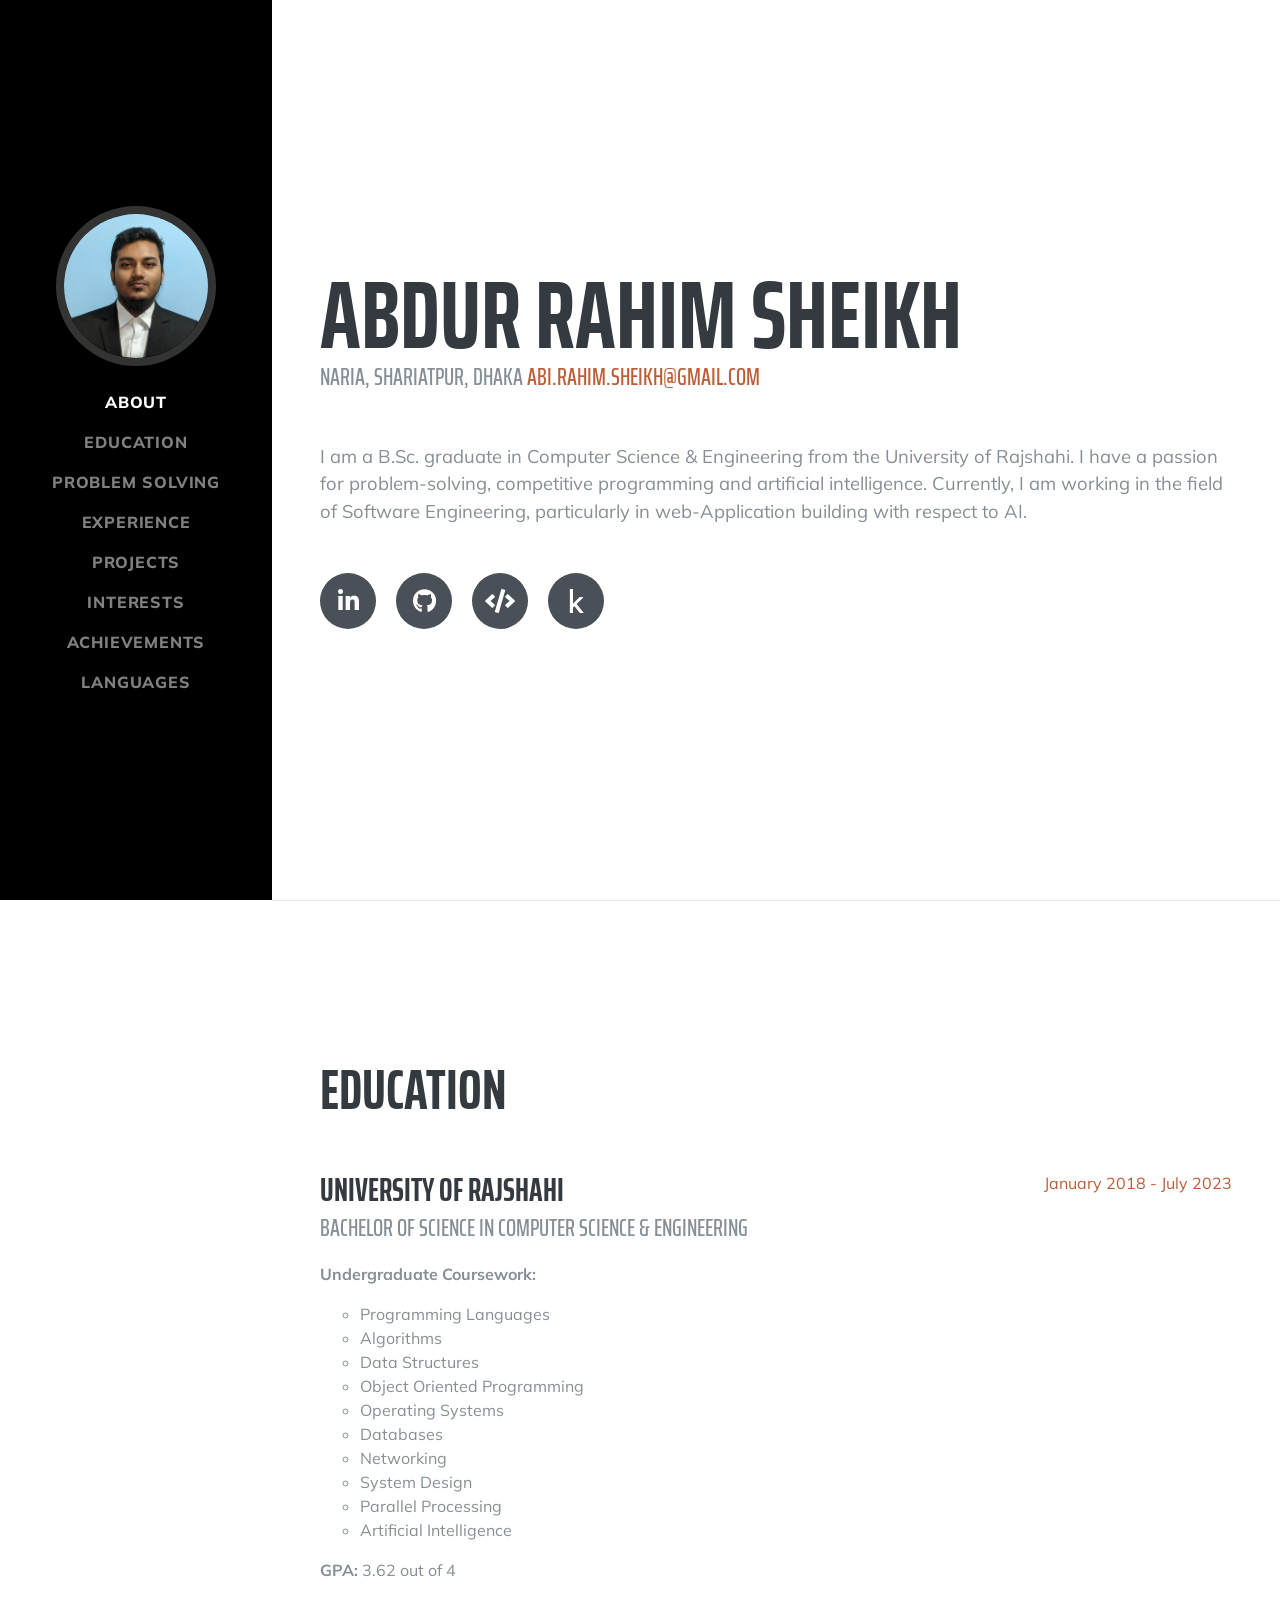
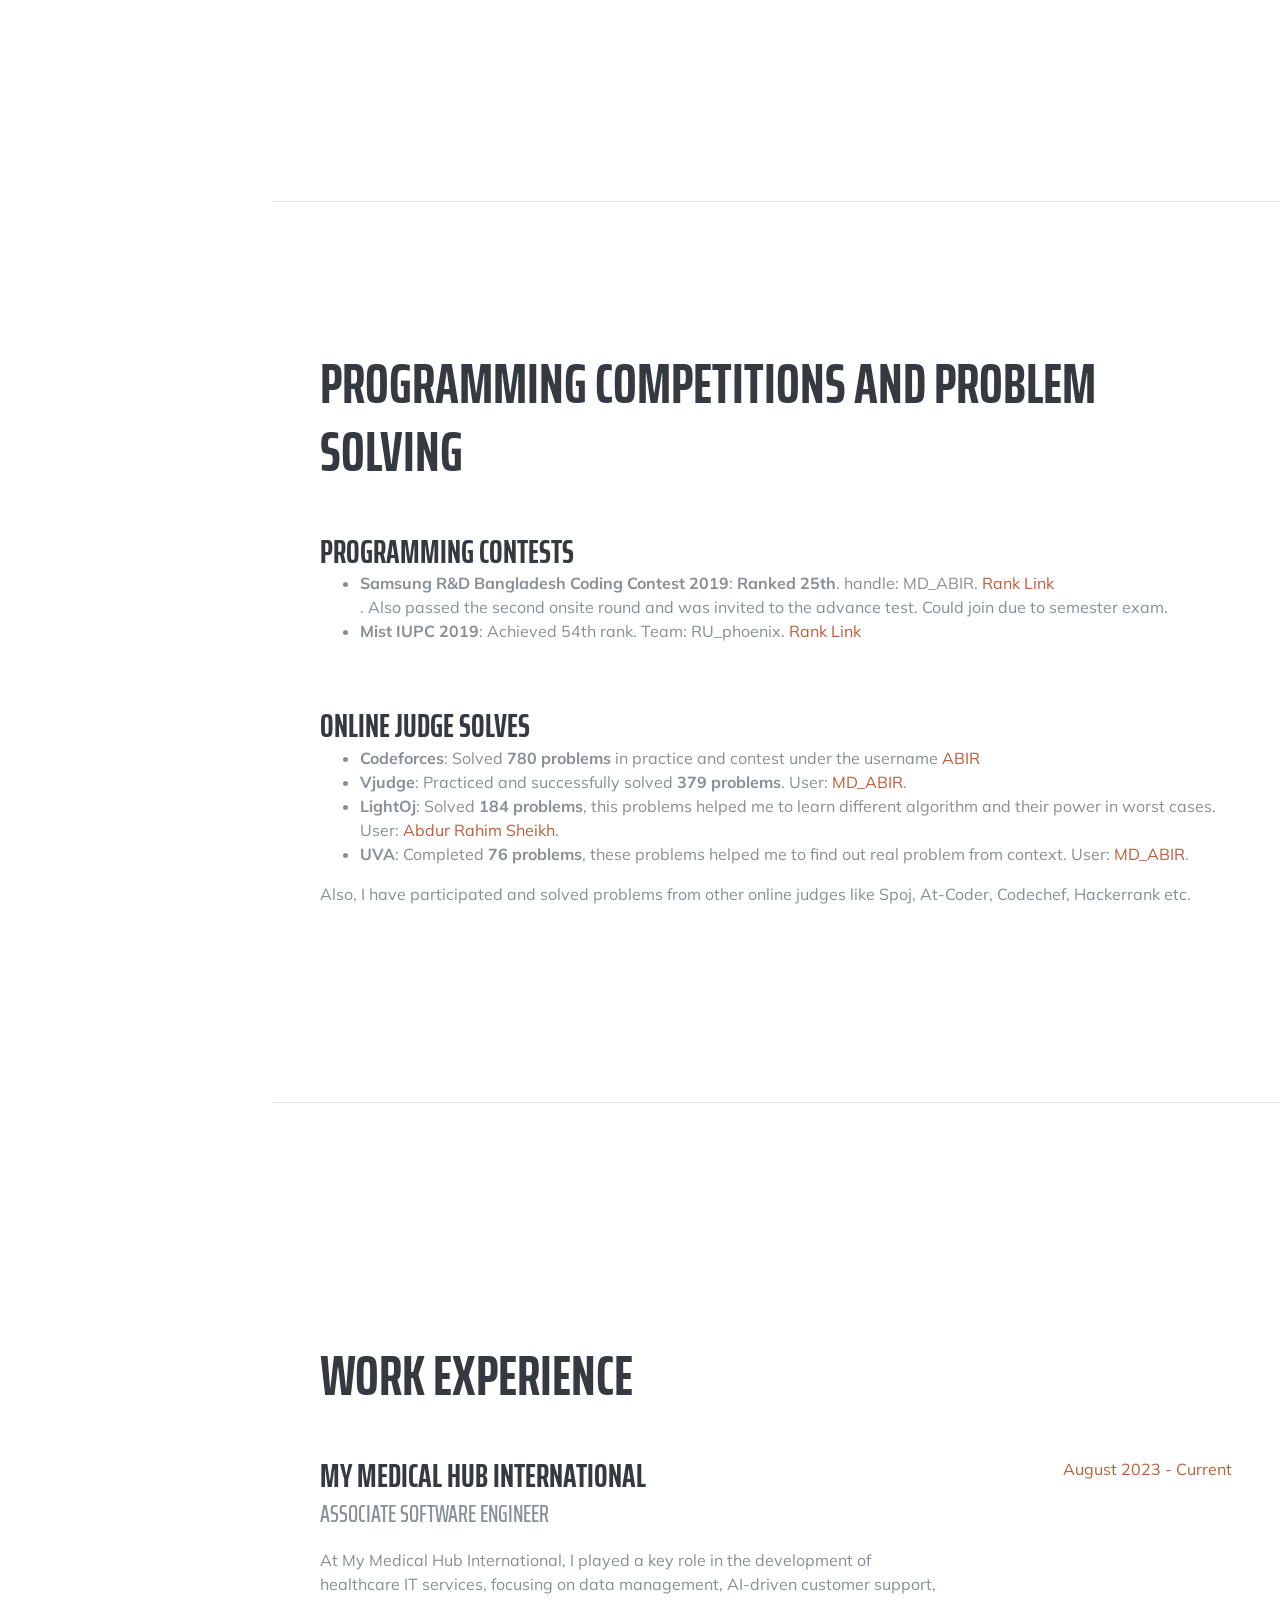
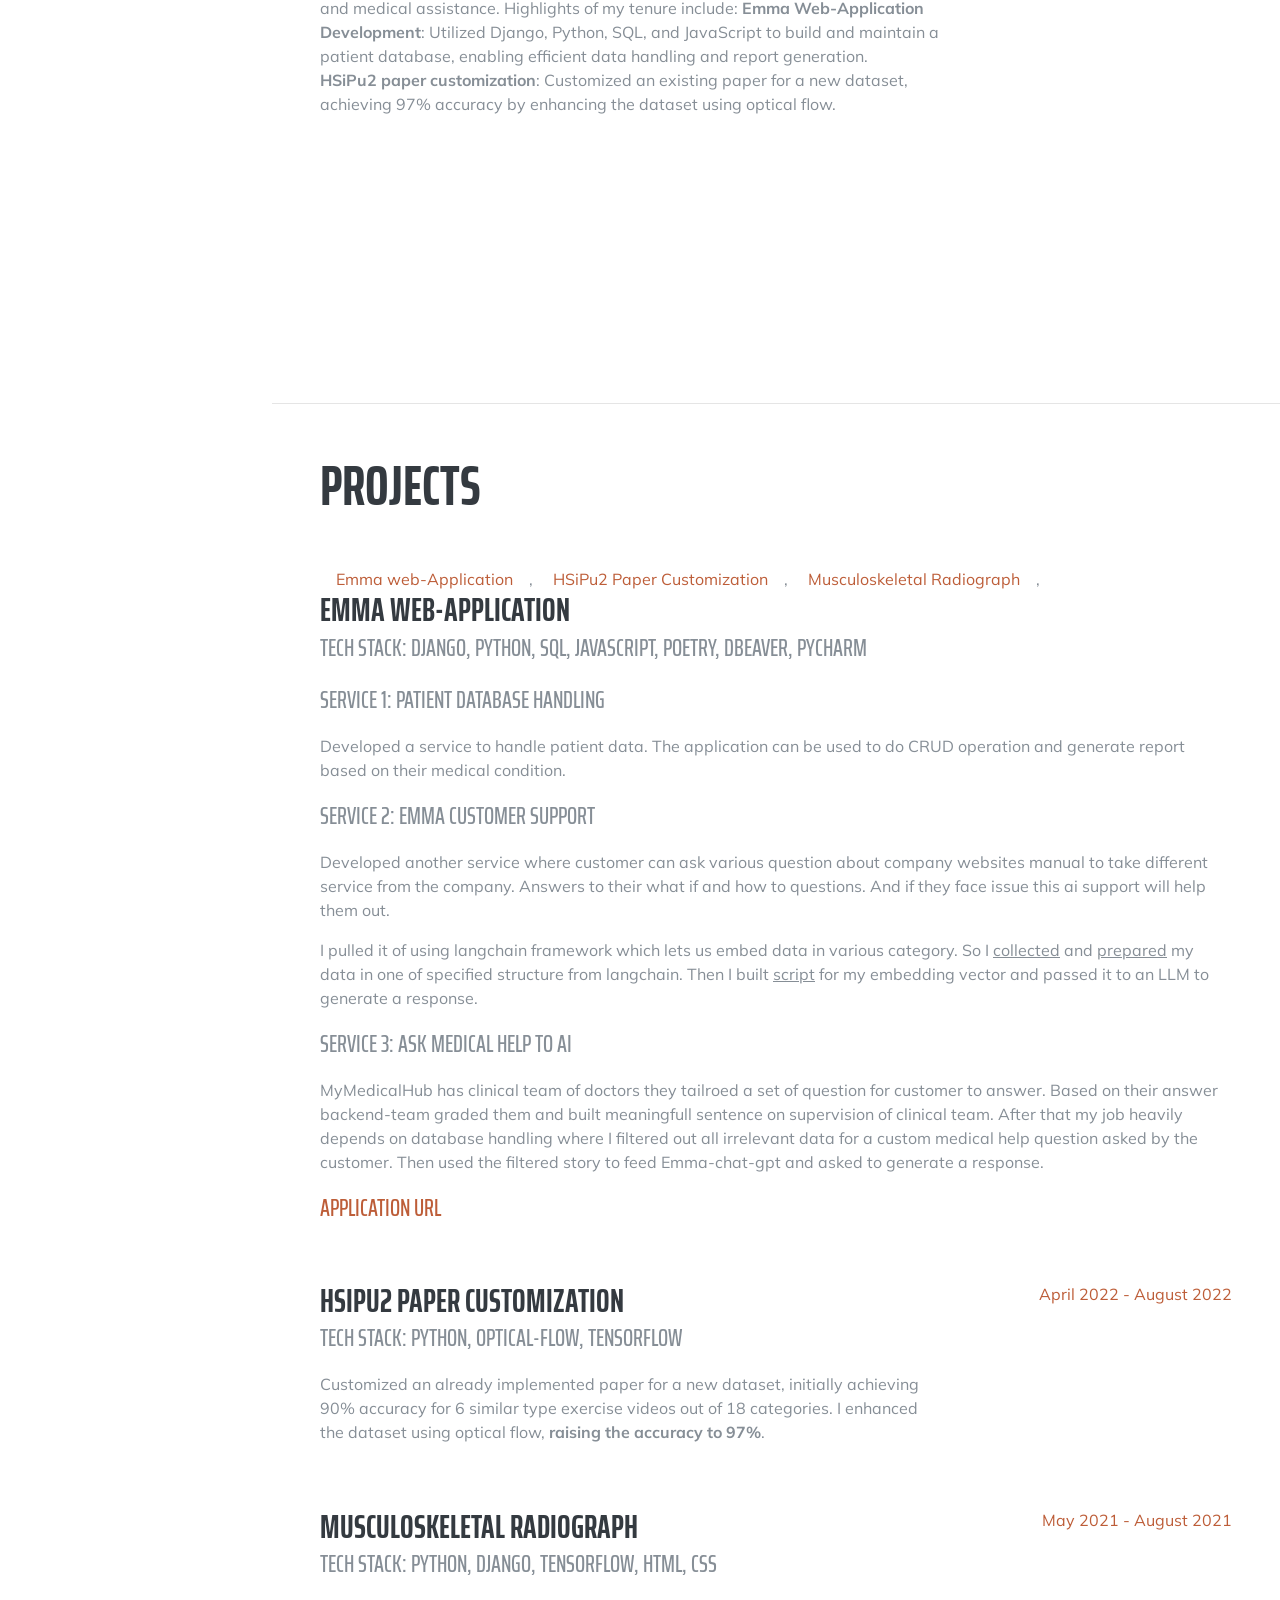
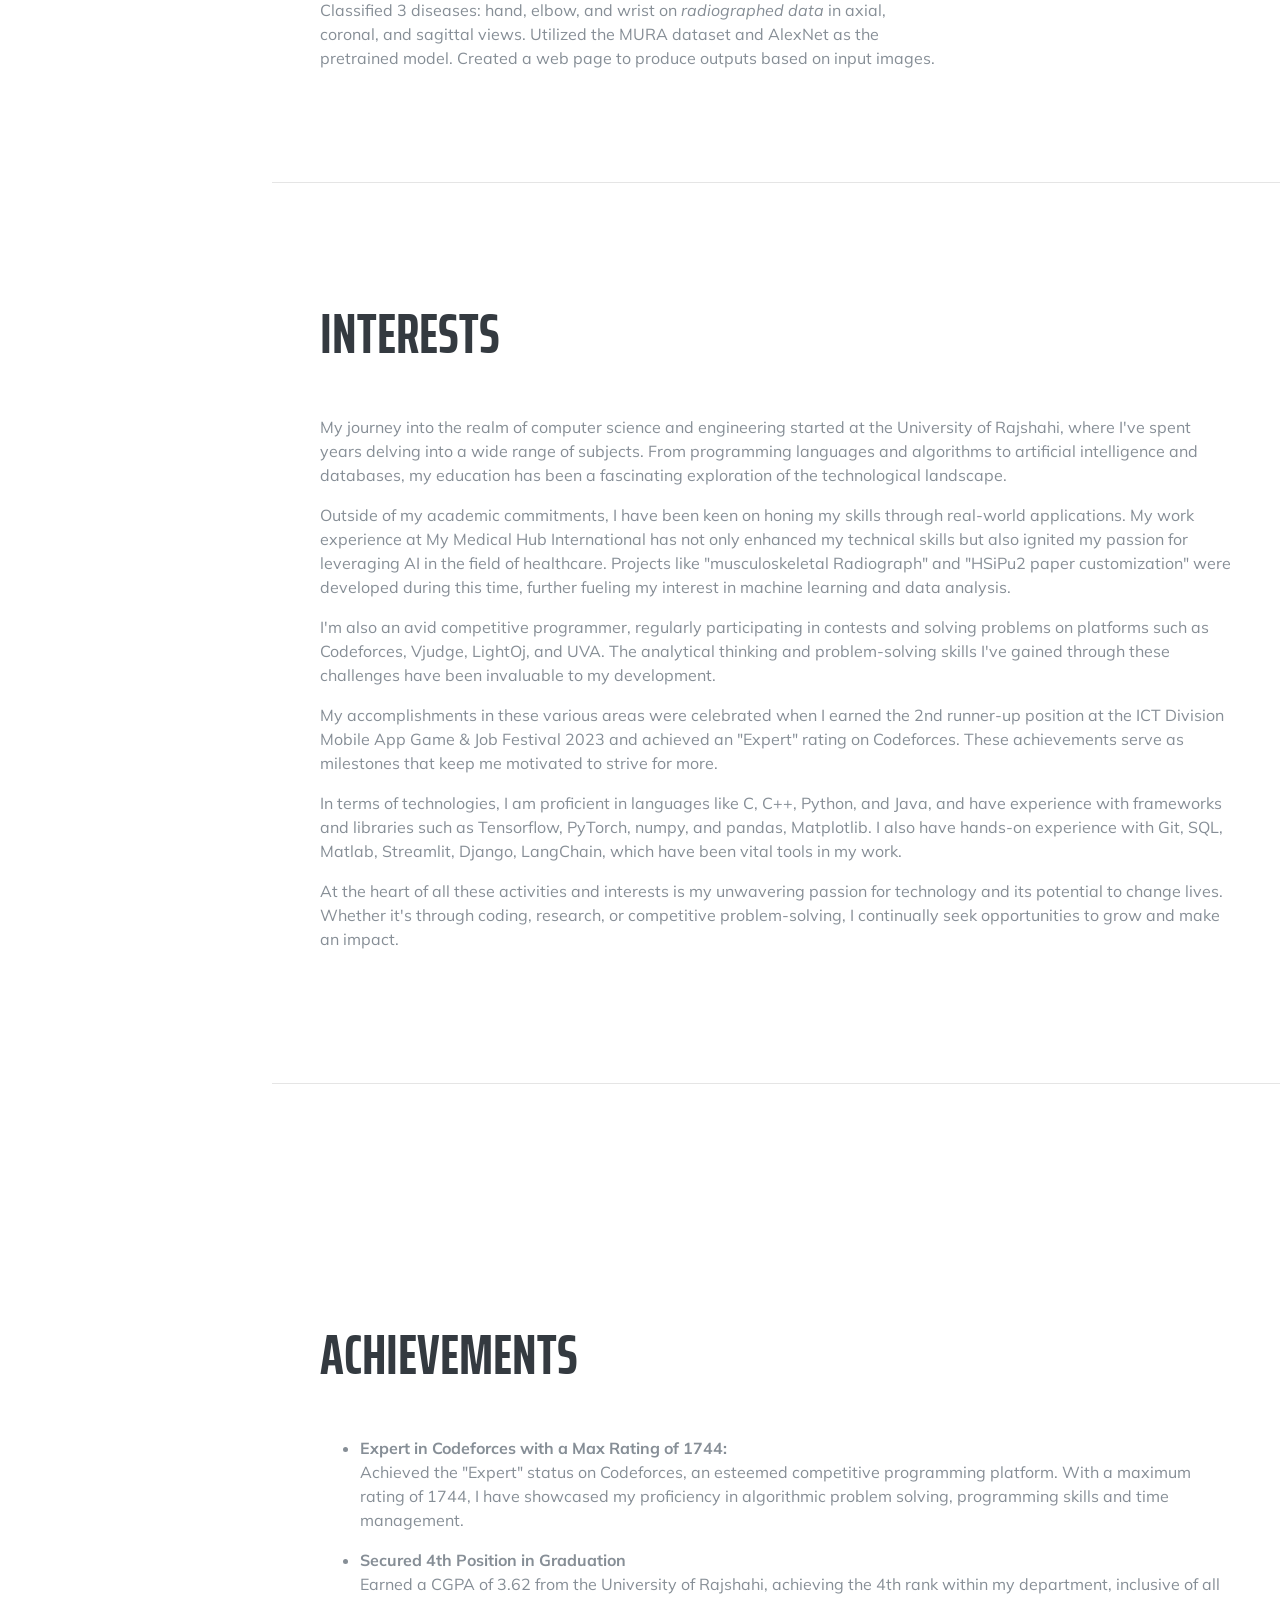
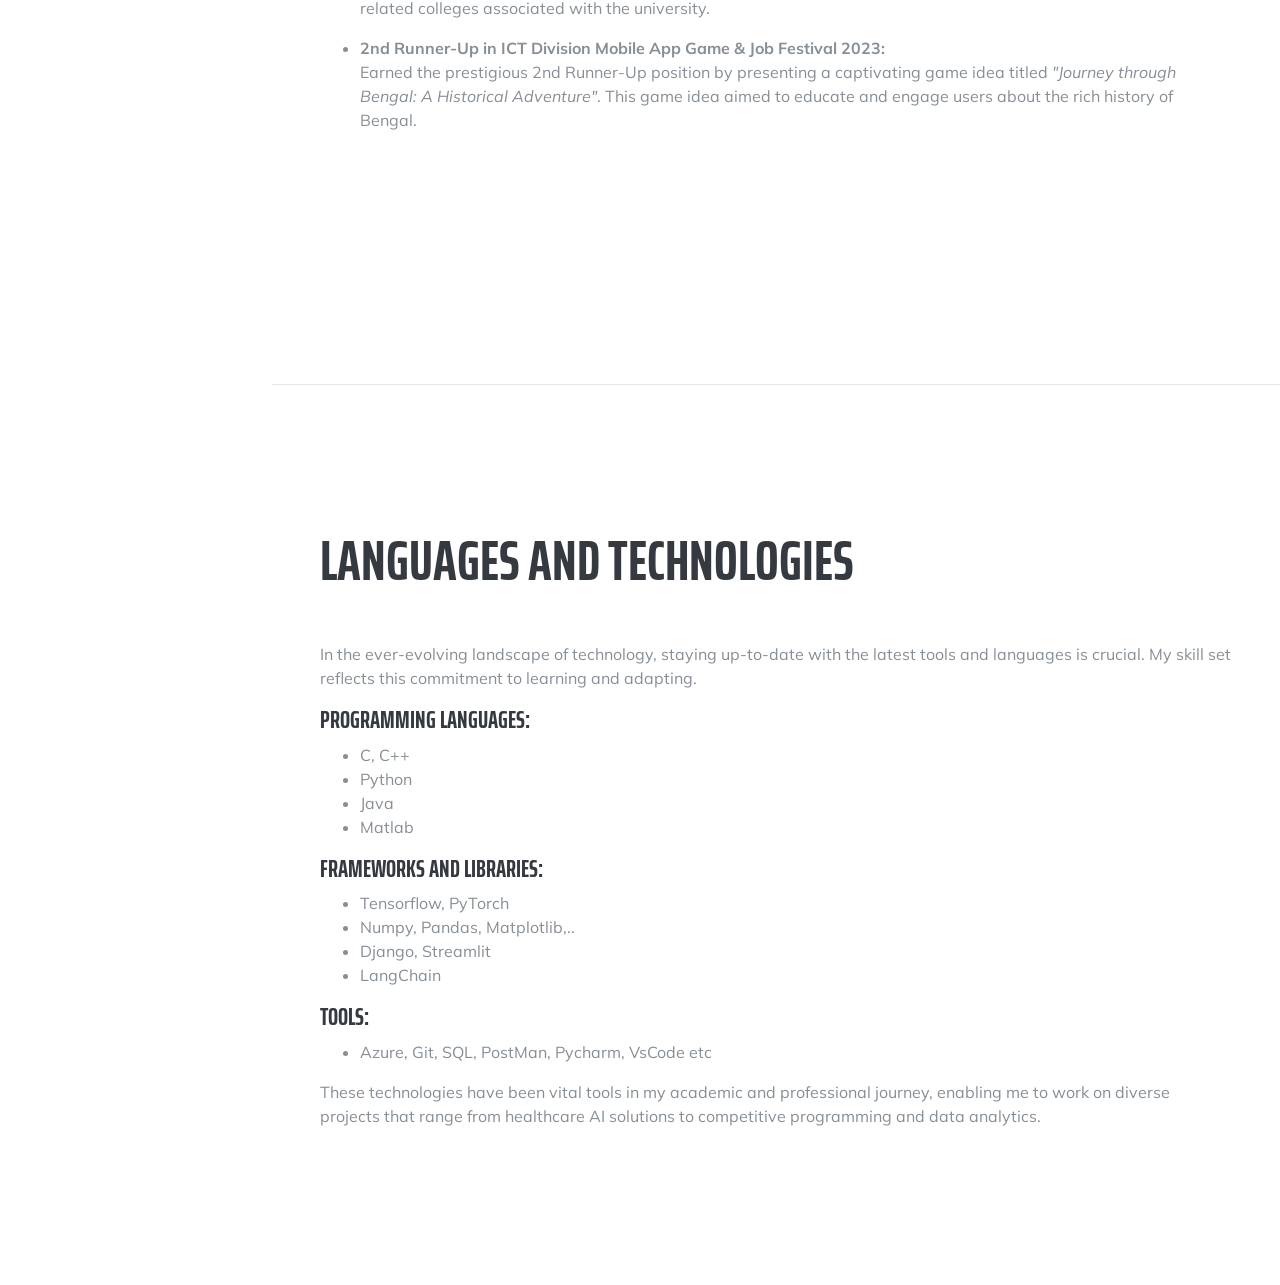
==== index.html @ e7efb8dd "updated portfolio" ====
<!DOCTYPE html>
<html lang="en">

<head>
  <meta charset="utf-8">
  <meta name="viewport" content="width=device-width, initial-scale=1, shrink-to-fit=no">
  <meta name="description" content="">
  <meta name="author" content="">

  <title>My Portfolio</title>

  <!-- Bootstrap core CSS -->
  <link href="vendor/bootstrap/css/bootstrap.min.css" rel="stylesheet">

  <!-- Custom fonts for this template -->
  <link href="https://fonts.googleapis.com/css?family=Saira+Extra+Condensed:500,700" rel="stylesheet">
  <link href="https://fonts.googleapis.com/css?family=Muli:400,400i,800,800i" rel="stylesheet">
  <link href="vendor/fontawesome-free/css/all.min.css" rel="stylesheet">

  <!-- Custom styles for this template -->
  <link href="css/resume.min.css" rel="stylesheet">
</head>

<body id="page-top">

  <nav class="navbar navbar-expand-lg navbar-dark bg-primary fixed-top" id="sideNav">
    <a class="navbar-brand js-scroll-trigger" href="#page-top">
      <span class="d-block d-lg-none">Abdur Rahim</span>
      <span class="d-none d-lg-block">
        <img class="img-fluid img-profile rounded-circle mx-auto mb-2" src="img/new_profile.jpg" alt="">
      </span>
    </a>
    <button class="navbar-toggler" type="button" data-toggle="collapse" data-target="#navbarSupportedContent"
      aria-controls="navbarSupportedContent" aria-expanded="false" aria-label="Toggle navigation">
      <span class="navbar-toggler-icon"></span>
    </button>
    <div class="collapse navbar-collapse" id="navbarSupportedContent">
      <ul class="navbar-nav">
        <li class="nav-item">
          <a class="nav-link js-scroll-trigger" href="#about">About</a>
        </li>
        <li class="nav-item">
          <a class="nav-link js-scroll-trigger" href="#education">Education</a>
        </li>
        <li class="nav-item">
          <a class="nav-link js-scroll-trigger" href="#coding-competitions">Problem Solving</a>
        </li>
        <li class="nav-item">
          <a class="nav-link js-scroll-trigger" href="#experience">Experience</a>
        </li>
        <li class="nav-item">
          <a class="nav-link js-scroll-trigger" href="#projects">Projects</a>
        </li>
        <li class="nav-item">
          <a class="nav-link js-scroll-trigger" href="#interests">Interests</a>
        </li>
        <li class="nav-item">
          <a class="nav-link js-scroll-trigger" href="#achievements">Achievements</a>
        </li>
        <li class="nav-item">
          <a class="nav-link js-scroll-trigger" href="#languages-and-technologies">Languages</a>
        </li>
      </ul>
    </div>
  </nav>

  <div class="container-fluid p-0">

    <section class="resume-section p-3 p-lg-5 d-flex align-items-center" id="about">
      <div class="w-100">
        <h1 class="mb-0">Abdur Rahim Sheikh</h1>
        <div class="subheading mb-5">Naria, Shariatpur, Dhaka
          <a href="mailto:abi.rahim.sheikh@gmail.com">abi.rahim.sheikh@gmail.com</a>
        </div>
        <p class="lead mb-5">I am a B.Sc. graduate in Computer Science & Engineering
          from the University of Rajshahi. I have a passion for problem-solving,
          competitive programming and artificial intelligence. Currently, I am working in
          the field of Software Engineering, particularly in web-Application building 
          with respect to AI.</p>
        <div class="social-icons">
          <a href="https://www.linkedin.com/in/abdur-rahim-sheikh-168398172/" target="_blank">
            <i class="fab fa-linkedin-in"></i>
          </a>
          <a href="https://github.com/Abdur-Rahim-sheikh" target="_blank">
            <i class="fab fa-github"></i>
          </a>
          <a href="https://codeforces.com/profile/ABIR" target="_blank">
            <i class="fas fa-code"></i>
          </a>
          <a href="https://www.kaggle.com/abdurrahimsheikh" target="_blank">
            <i class="fab fa-kaggle"></i>
          </a>
        </div>
      </div>
    </section>

    <hr class="m-0">

    <section class="resume-section p-3 p-lg-5 d-flex align-items-center" id="education">
      <div class="w-100">
        <h2 class="mb-5">Education</h2>
        <div class="resume-item d-flex flex-column flex-md-row justify-content-between mb-5">
          <div class="resume-content">
            <h3 class="mb-0">University of Rajshahi</h3>
            <div class="subheading mb-3">Bachelor of Science in Computer Science & Engineering</div>
            <div>
              <p><b>Undergraduate Coursework:</b>
              <ul style="list-style-type: circle;">
                <li>Programming Languages</li>
                <li>Algorithms</li>
                <li>Data Structures</li>
                <li>Object Oriented Programming</li>
                <li>Operating Systems</li>
                <li>Databases</li>
                <li>Networking</li>
                <li>System Design</li>
                <li>Parallel Processing</li>
                <li>Artificial Intelligence</li>
              </ul>
            </div>
            <p><b>GPA:</b> 3.62 out of 4</p>
          </div>
          <div class="resume-date text-md-right">
            <span class="text-primary">January 2018 - July 2023</span>
          </div>
        </div>
      </div>
    </section>

    <hr class="m-0">
    <section class="resume-section p-3 p-lg-5 d-flex align-items-center" id="coding-competitions">
      <div class="w-100">
        <h2 class="mb-5">Programming Competitions and Problem Solving</h2>

        <!-- Programming Contests -->
        <div class="resume-item d-flex flex-column flex-md-row justify-content-between mb-5">
          <div class="resume-content">
            <h3 class="mb-0">Programming Contests</h3>
            <ul>
              <li><strong>Samsung R&D Bangladesh Coding Contest 2019</strong>: <strong>Ranked 25th</strong>. handle:
                MD_ABIR. <a href="https://www.hackerrank.com/contests/srbd190719/leaderboard/3" target="_blank">Rank
                  Link</a></li>. Also passed the second onsite round and was invited to the advance test. Could join due
              to semester exam.
              <li><strong>Mist IUPC 2019</strong>: Achieved 54th rank. Team: RU_phoenix. <a
                  href="https://algo.codemarshal.org/contests/mist-iupc-19/standings" target="_blank">Rank Link</a></li>
            </ul>
          </div>
        </div>

        <!-- Online Judge Solves -->
        <div class="resume-item d-flex flex-column flex-md-row justify-content-between mb-5">
          <div class="resume-content">
            <h3 class="mb-0">Online Judge Solves</h3>
            <ul>
              <li><strong>Codeforces</strong>: Solved <b>780 problems</b> in practice and contest under the username <a
                  href="https://codeforces.com/profile/ABIR" target="_blank">ABIR</a></li>
              <li><strong>Vjudge</strong>: Practiced and successfully solved <b>379 problems</b>. User: <a
                  href="https://vjudge.net/user/MD_ABIR" target="_blank">MD_ABIR</a>.</li>
              <li><strong>LightOj</strong>: Solved <b>184 problems</b>, this problems helped me to learn different
                algorithm and their power in worst cases. User: <a href="https://lightoj.com/user/abi.rahim.sheikh"
                  target="_blank">Abdur Rahim Sheikh</a>.</li>
              <li><strong>UVA</strong>: Completed <b>76 problems</b>, these problems helped me to find out real problem
                from context. User: <a href="https://onlinejudge.org/index.php?option=com_onlinejudge&Itemid=15"
                  target="_blank">MD_ABIR</a>.</li>
            </ul>
            Also, I have participated and solved problems from other online judges like Spoj, At-Coder, Codechef, Hackerrank etc.

          </div>
        </div>
      </div>
    </section>

    <hr class="m-0">
    <section class="resume-section p-3 p-lg-5 d-flex align-items-center" id="experience">
      <div class="w-100">
        <h2 class="mb-5">Work Experience</h2>
        <div class="resume-item d-flex flex-column flex-md-row justify-content-between mb-5">
          <div class="resume-content">
            <h3 class="mb-0">My Medical Hub International</h3>
            <div class="subheading mb-3">Associate Software Engineer</div>
            At My Medical Hub International, I played a key role in the development of healthcare IT services, focusing on data management, AI-driven customer support, and medical assistance. Highlights of my tenure include:

            <b>Emma Web-Application Development</b>: Utilized Django, Python, SQL, and JavaScript to build and maintain a patient database, enabling efficient data handling and report generation.<br>
            <b>HSiPu2 paper customization</b>: Customized an existing paper for a new dataset, achieving 97% accuracy by enhancing the dataset using optical flow.   
          </div>
          <div class="resume-date text-md-right">
            <span class="text-primary">August 2023 - Current</span>
          </div>
        </div>
      </div>
    </section>

    <hr class="m-0">

    <section class="resume-section p-3 p-lg-5 d-flex align-items-center" id="projects">
      <div class="w-100">
        <h2 class="mb-5">Projects</h2>
        <a class="nav-link js-scroll-trigger" href="#emma-chat-gpt" style="display:inline;">Emma web-Application</a>,
        <a class="nav-link js-scroll-trigger" href="#hsipu-paper-customization" style="display:inline;">HSiPu2 Paper Customization</a>,
        <a class="nav-link js-scroll-trigger" href="#musculoskeletal-radiograph" style="display:inline;">Musculoskeletal Radiograph</a>,
         
        
        <!-- Project 1: Emma-chat-gpt -->
        <div class="resume-item d-flex flex-column flex-md-row justify-content-between mb-5" id="emma-chat-gpt">
          <div class="resume-content">
            <h3 class="mb-0">Emma web-Application</h3>
            <div class="subheading mb-3">Tech Stack: DJango, Python, Sql, JavaScript, poetry, DBeaver, Pycharm</div>

            <div class="subheading mb-3">Service 1: Patient database handling</div>
            <p>Developed a service to handle patient data. The application can be used to do CRUD
              operation and generate report based on their medical condition.
            </p>
            <div class="subheading mb-3">Service 2: Emma customer support</div>
            <p> Developed another service where customer can ask various question about company websites
              manual to take different service from the company. Answers to their what if and how to questions.
              And if they face issue this ai support will help them out.
            </p>
            <p>I pulled it of using langchain framework which lets us embed data in various category.
              So I <u>collected</u> and <u>prepared</u> my data in one of specified structure from langchain.
              Then I built <u>script</u> for my embedding vector and passed it to an LLM to generate a response.</p>
            <div class="subheading mb-3">Service 3: Ask medical help to AI</div>
            <p>
              MyMedicalHub has clinical team of doctors they tailroed a set of question for customer to answer.
              Based on their answer backend-team graded them and built meaningfull sentence on supervision of
              clinical team.

              After that my job heavily depends on database handling where I filtered out all irrelevant data 
              for a custom medical help question asked by the customer. Then used the filtered story to feed Emma-chat-gpt
              and asked to generate a response.
            </p>
            <div class="subheading mb-2"> <a href="https://emma-gpt.injurycloud.com/">application url</a></div>
          </div>
        </div>

        <!-- Project 2: HSiPu2 Paper Customization -->
        <div class="resume-item d-flex flex-column flex-md-row justify-content-between mb-5" id="hsipu-paper-customization">
          <div class="resume-content">
            <h3 class="mb-0">HSiPu2 Paper Customization</h3>
            <div class="subheading mb-3">Tech Stack: Python, Optical-Flow, Tensorflow</div>
            <p>Customized an already implemented paper for a new dataset, initially achieving 90% accuracy for 6 similar
              type exercise videos out of 18 categories. I enhanced the dataset using optical flow, <b>raising the
                accuracy to 97%</b>.</p>
          </div>
          <div class="resume-date text-md-right">
            <span class="text-primary">April 2022 - August 2022</span>
          </div>
        </div>

        <!-- Project 3: Musculoskeletal Radiograph -->
        <div class="resume-item d-flex flex-column flex-md-row justify-content-between mb-5" id="musculoskeletal-radiograph">
          <div class="resume-content">
            <h3 class="mb-0">Musculoskeletal Radiograph</h3>
            <div class="subheading mb-3">Tech Stack: Python, Django, Tensorflow, HTML, CSS</div>
            <p>Classified 3 diseases: hand, elbow, and wrist on <em>radiographed data</em> in axial, coronal, and
              sagittal views. Utilized the MURA dataset and AlexNet as the pretrained model. Created a web page to
              produce outputs based on input images.</p>
          </div>
          <div class="resume-date text-md-right">
            <span class="text-primary">May 2021 - August 2021</span>
          </div>
        </div>
        <!-- Additional projects can be added here -->

      </div>
    </section>
    <hr class="m-0">

    <section class="resume-section p-3 p-lg-5 d-flex align-items-center" id="interests">
      <div class="w-100">
        <h2 class="mb-5">Interests</h2>

        <p>
          My journey into the realm of computer science and engineering started at the University of Rajshahi, where
          I've spent years delving into a wide range of subjects. From programming languages and algorithms to
          artificial intelligence and databases, my education has been a fascinating exploration of the technological
          landscape.
        </p>

        <p>
          Outside of my academic commitments, I have been keen on honing my skills through real-world applications. My
          work experience at My Medical Hub International has not only enhanced my technical skills but also ignited my
          passion for leveraging AI in the field of healthcare. Projects like "musculoskeletal Radiograph" and "HSiPu2
          paper customization" were developed during this time, further fueling my interest in machine learning and data
          analysis.
        </p>

        <p>
          I'm also an avid competitive programmer, regularly participating in contests and solving problems on platforms
          such as Codeforces, Vjudge, LightOj, and UVA. The analytical thinking and problem-solving skills I've gained
          through these challenges have been invaluable to my development.
        </p>

        <p>
          My accomplishments in these various areas were celebrated when I earned the 2nd runner-up position at the ICT
          Division Mobile App Game & Job Festival 2023 and achieved an "Expert" rating on Codeforces. These achievements
          serve as milestones that keep me motivated to strive for more.
        </p>

        <p>
          In terms of technologies, I am proficient in languages like C, C++, Python, and Java, and have experience with
          frameworks and libraries such as Tensorflow, PyTorch, numpy, and pandas, Matplotlib. I also have hands-on
          experience with Git, SQL, Matlab, Streamlit, Django, LangChain, which have been vital tools in my work.
        </p>

        <p>
          At the heart of all these activities and interests is my unwavering passion for technology and its potential
          to change lives. Whether it's through coding, research, or competitive problem-solving, I continually seek
          opportunities to grow and make an impact.
        </p>
      </div>
    </section>

    <hr class="m-0">

    <section class="resume-section p-3 p-lg-5 d-flex align-items-center" id="achievements">
      <div class="w-100">
        <h2 class="mb-5">Achievements</h2>

        <ul>
          <li>
            <strong>Expert in Codeforces with a Max Rating of 1744:</strong>
            <p>
              Achieved the "Expert" status on Codeforces, an esteemed competitive programming
              platform. With a maximum rating of 1744, I have showcased my proficiency in algorithmic
              problem solving, programming skills and time management.
            </p>
          </li>
          <li>
            <strong>Secured 4th Position in Graduation</strong>
            <p>
              Earned a CGPA of 3.62 from the University of Rajshahi, achieving the 4th rank within my department,
              inclusive of all related colleges associated with the university.
            </p>
          </li>

          <li>
            <strong>2nd Runner-Up in ICT Division Mobile App Game & Job Festival 2023:</strong>
            <p>
              Earned the prestigious 2nd Runner-Up position by presenting a captivating game idea
              titled <em>"Journey through Bengal: A Historical Adventure"</em>. This game idea
              aimed to educate and engage users about the rich history of Bengal.
            </p>
          </li>
        </ul>

      </div>
    </section>

    <hr class="m-0">

    <section class="resume-section p-3 p-lg-5 d-flex align-items-center" id="languages-and-technologies">
      <div class="w-100">
        <h2 class="mb-5">Languages and Technologies</h2>

        <p>
          In the ever-evolving landscape of technology, staying up-to-date with the latest tools and languages is
          crucial. My skill set reflects this commitment to learning and adapting.
        </p>

        <h4 class="mb-2">Programming Languages:</h4>
        <ul>
          <li>C, C++</li>
          <li>Python</li>
          <li>Java</li>
          <li>Matlab</li>
        </ul>

        <h4 class="mb-2">Frameworks and Libraries:</h4>
        <ul>
          <li>Tensorflow, PyTorch</li>
          <li>Numpy, Pandas, Matplotlib,..</li>
          <li>Django, Streamlit</li>
          <li>LangChain</li>
        </ul>

        <h4 class="mb-2">Tools:</h4>
        <ul>
          <li>Azure, Git, SQL, PostMan, Pycharm, VsCode etc </li>
        </ul>

        <p>
          These technologies have been vital tools in my academic and professional journey, enabling me to work on
          diverse projects that range from healthcare AI solutions to competitive programming and data analytics.
        </p>
      </div>
    </section>

    <!-- Additional sections like Projects, Skills, Interests, and Awards can be added here -->

  </div>

  <!-- Bootstrap core JavaScript -->
  <script src="vendor/jquery/jquery.min.js"></script>
  <script src="vendor/bootstrap/js/bootstrap.bundle.min.js"></script>

  <!-- Plugin JavaScript -->
  <script src="vendor/jquery-easing/jquery.easing.min.js"></script>

  <!-- Custom scripts for this template -->
  <script src="js/resume.min.js"></script>

</body>

</html>
---- css/resume.min.css ----
/*!
 * Start Bootstrap - Resume v5.0.8 (https://startbootstrap.com/template-overviews/resume)
 * Copyright 2013-2019 Start Bootstrap
 * Licensed under MIT (https://github.com/BlackrockDigital/startbootstrap-resume/blob/master/LICENSE)
 */body{font-family:Muli,-apple-system,BlinkMacSystemFont,'Segoe UI',Roboto,'Helvetica Neue',Arial,sans-serif,'Apple Color Emoji','Segoe UI Emoji','Segoe UI Symbol','Noto Color Emoji';padding-top:54px;color:#868e96}@media (min-width:992px){body{padding-top:0;padding-left:17rem}}h1,h2,h3,h4,h5,h6{font-family:'Saira Extra Condensed',-apple-system,BlinkMacSystemFont,'Segoe UI',Roboto,'Helvetica Neue',Arial,sans-serif,'Apple Color Emoji','Segoe UI Emoji','Segoe UI Symbol','Noto Color Emoji';font-weight:700;text-transform:uppercase;color:#343a40}h1{font-size:6rem;line-height:5.5rem}h2{font-size:3.5rem}h3{font-size:2rem}p.lead{font-size:1.15rem;font-weight:400}.subheading{text-transform:uppercase;font-weight:500;font-family:'Saira Extra Condensed',-apple-system,BlinkMacSystemFont,'Segoe UI',Roboto,'Helvetica Neue',Arial,sans-serif,'Apple Color Emoji','Segoe UI Emoji','Segoe UI Symbol','Noto Color Emoji';font-size:1.5rem}.social-icons a{display:inline-block;height:3.5rem;width:3.5rem;background-color:#495057;color:#fff!important;border-radius:100%;text-align:center;font-size:1.5rem;line-height:3.5rem;margin-right:1rem}.social-icons a:last-child{margin-right:0}.social-icons a:hover{background-color:#bd5d38}.dev-icons{font-size:3rem}.dev-icons .list-inline-item i:hover{color:#bd5d38}#sideNav .navbar-nav .nav-item .nav-link{font-weight:800;letter-spacing:.05rem;text-transform:uppercase}#sideNav .navbar-toggler:focus{outline-color:#d48a6e}@media (min-width:992px){#sideNav{text-align:center;position:fixed;top:0;left:0;display:flex;flex-direction:column;width:17rem;height:100vh}#sideNav .navbar-brand{display:flex;margin:auto auto 0;padding:.5rem}#sideNav .navbar-brand .img-profile{max-width:10rem;max-height:10rem;border:.5rem solid rgba(255,255,255,.2)}#sideNav .navbar-collapse{display:flex;align-items:flex-start;flex-grow:0;width:100%;margin-bottom:auto}#sideNav .navbar-collapse .navbar-nav{flex-direction:column;width:100%}#sideNav .navbar-collapse .navbar-nav .nav-item{display:block}#sideNav .navbar-collapse .navbar-nav .nav-item .nav-link{display:block}}section.resume-section{padding-top:5rem!important;padding-bottom:5rem!important;max-width:75rem}section.resume-section .resume-item .resume-date{min-width:none}@media (min-width:768px){section.resume-section{min-height:100vh}section.resume-section .resume-item .resume-date{min-width:18rem}}@media (min-width:992px){section.resume-section{padding-top:3rem!important;padding-bottom:3rem!important}}.bg-primary{background-color:black!important}.text-primary{color:#bd5d38!important}a{color:#bd5d38}a:active,a:focus,a:hover{color:#824027}
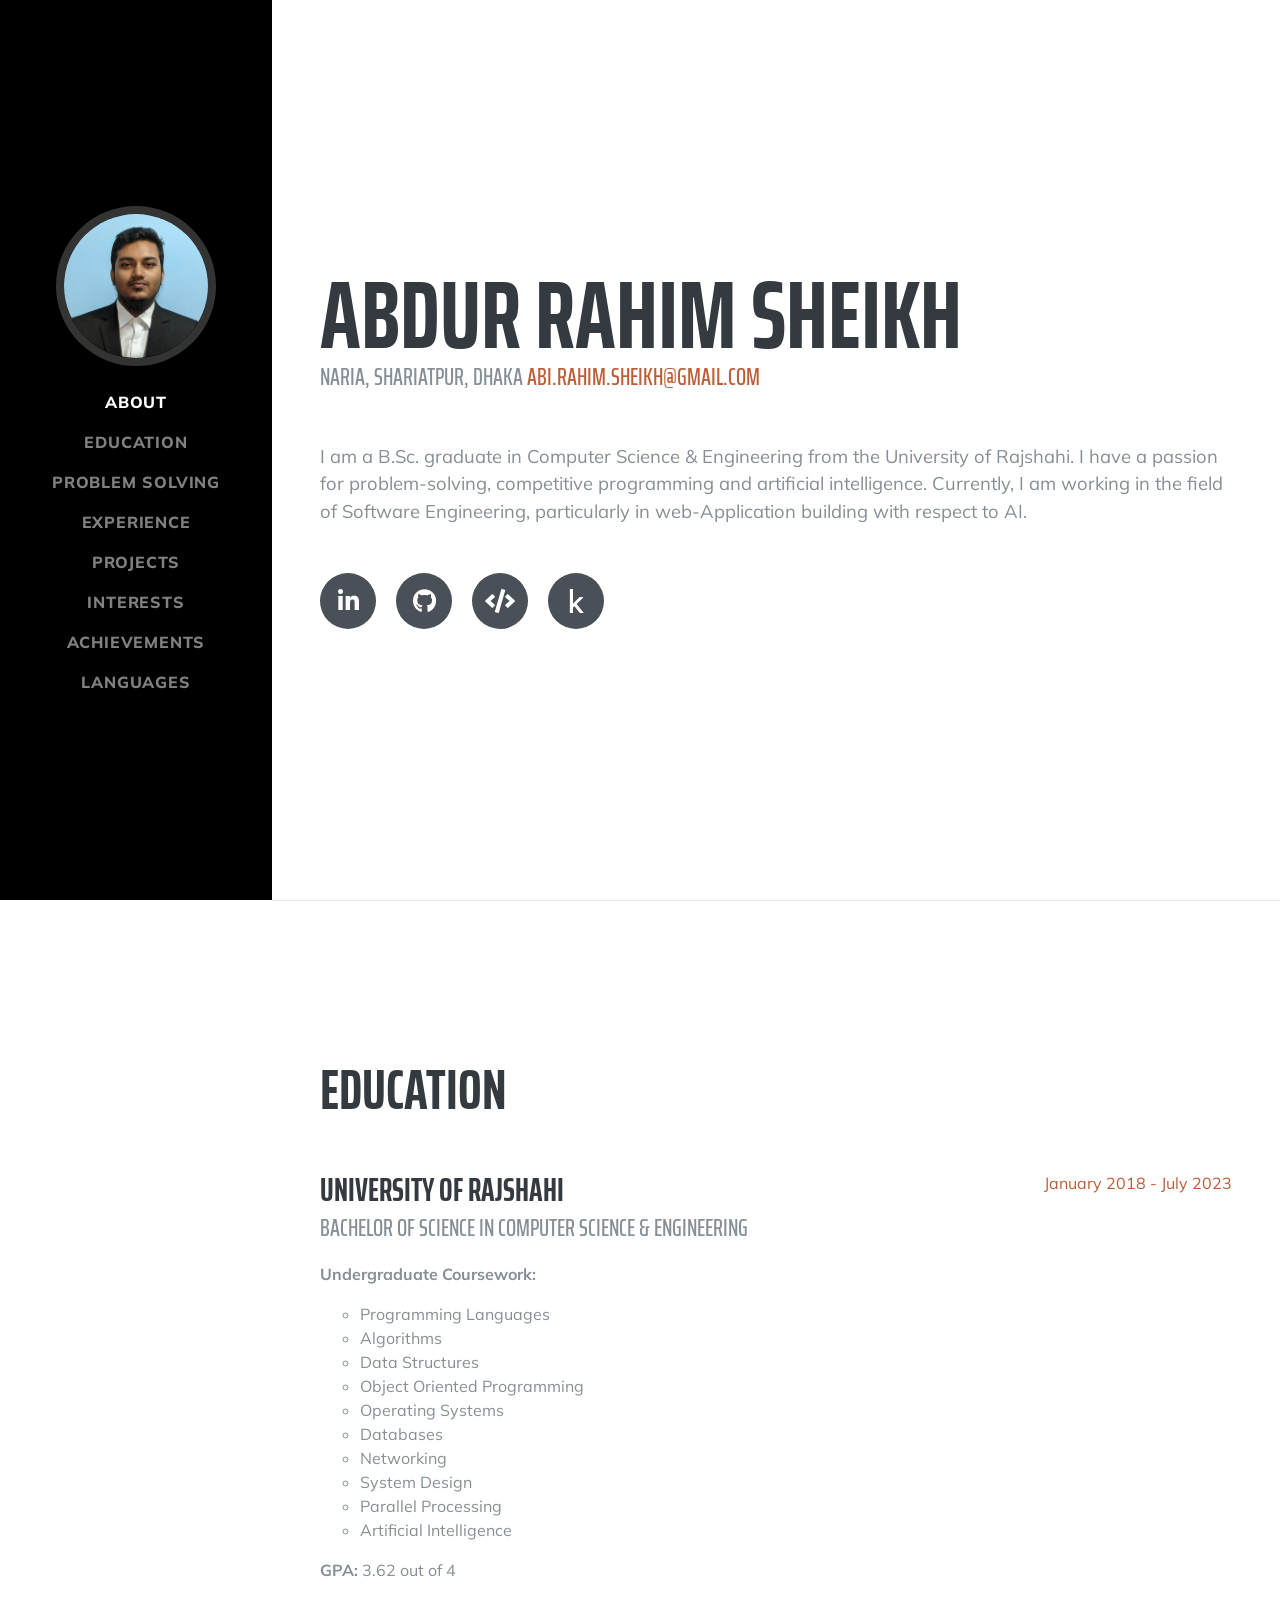
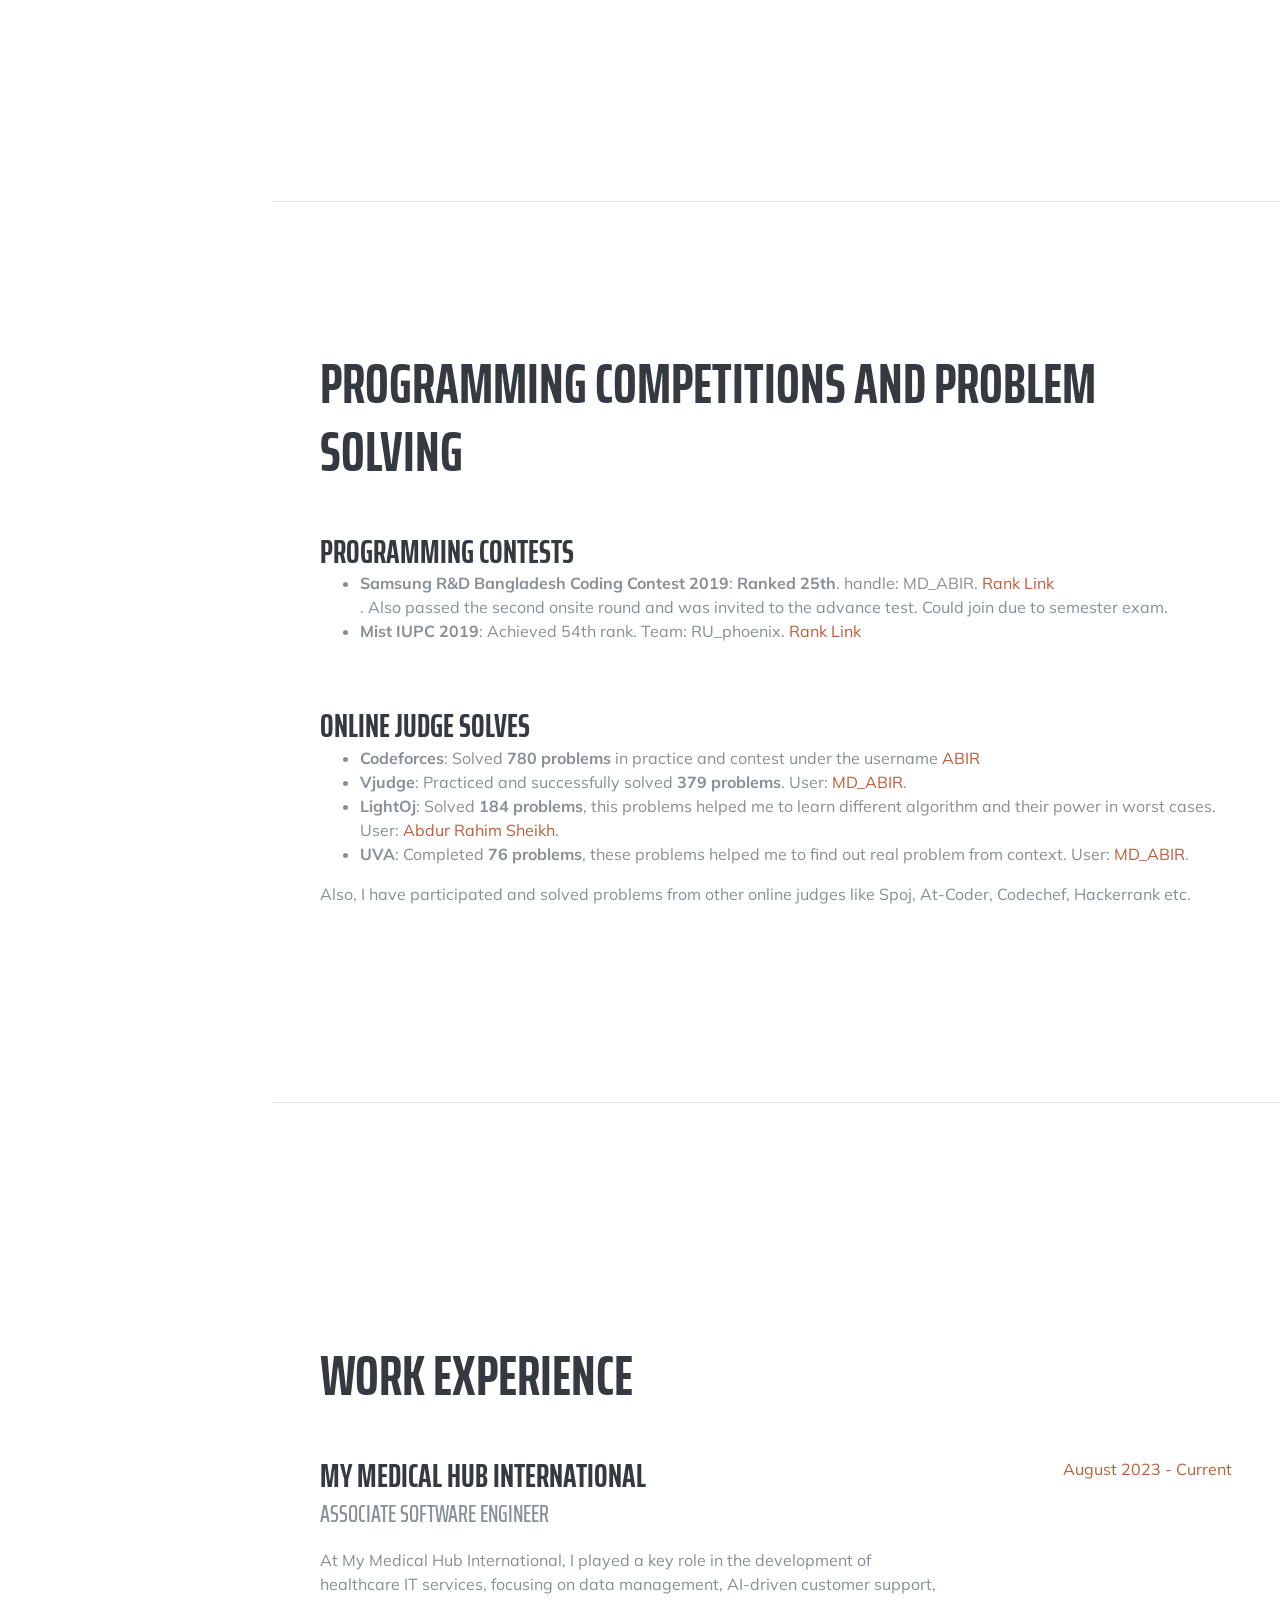
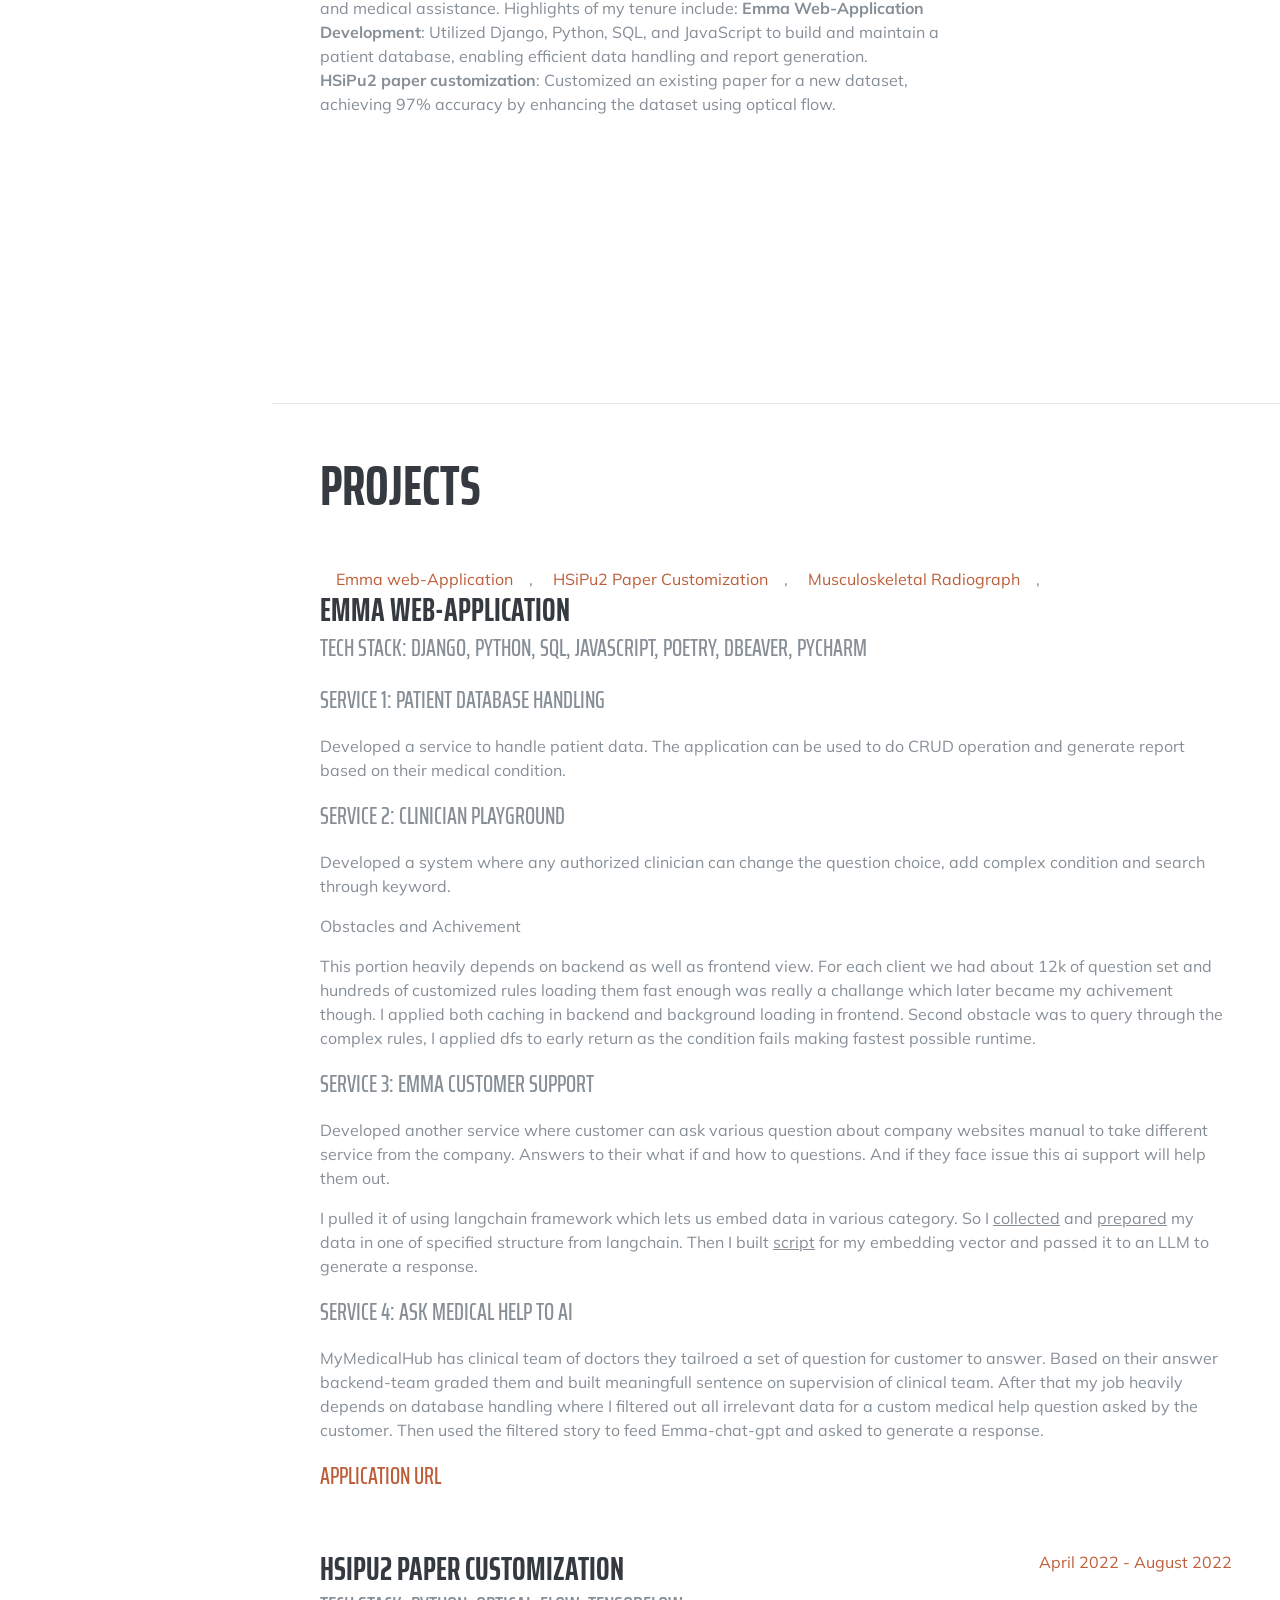
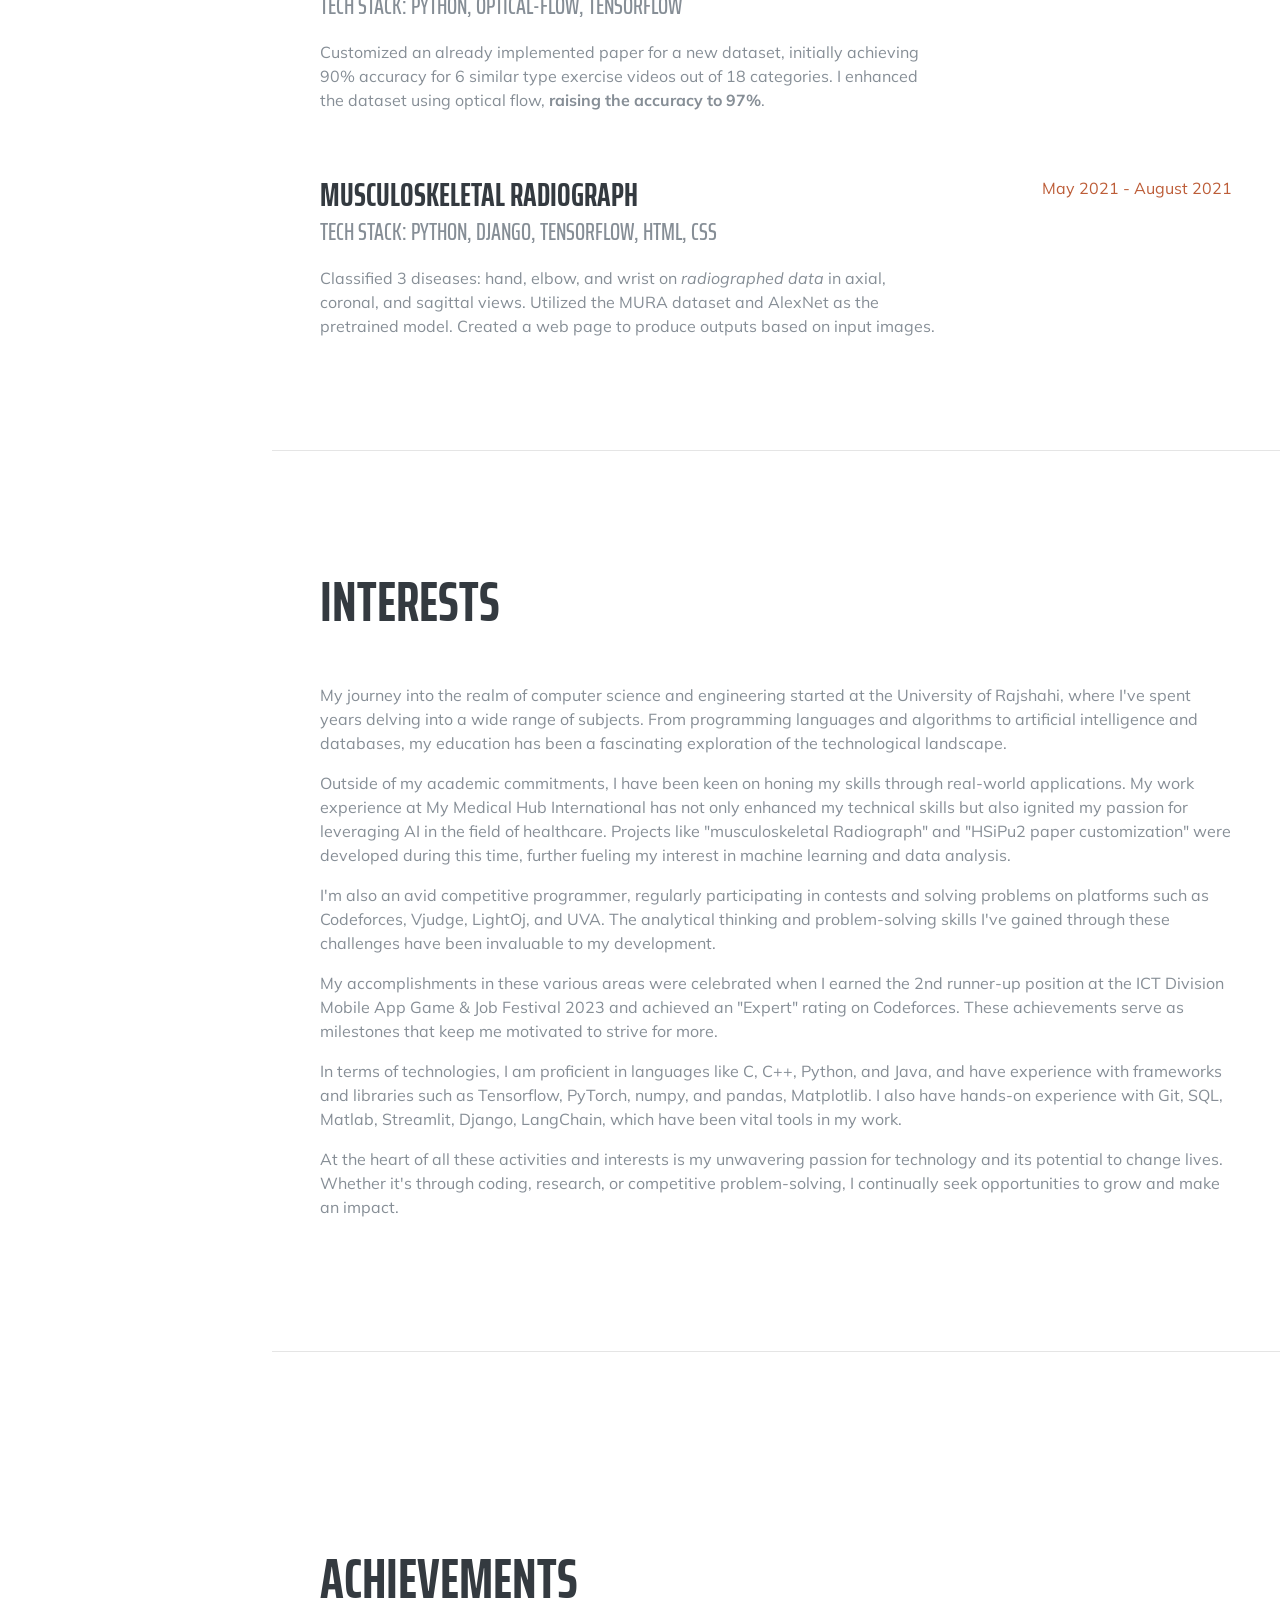
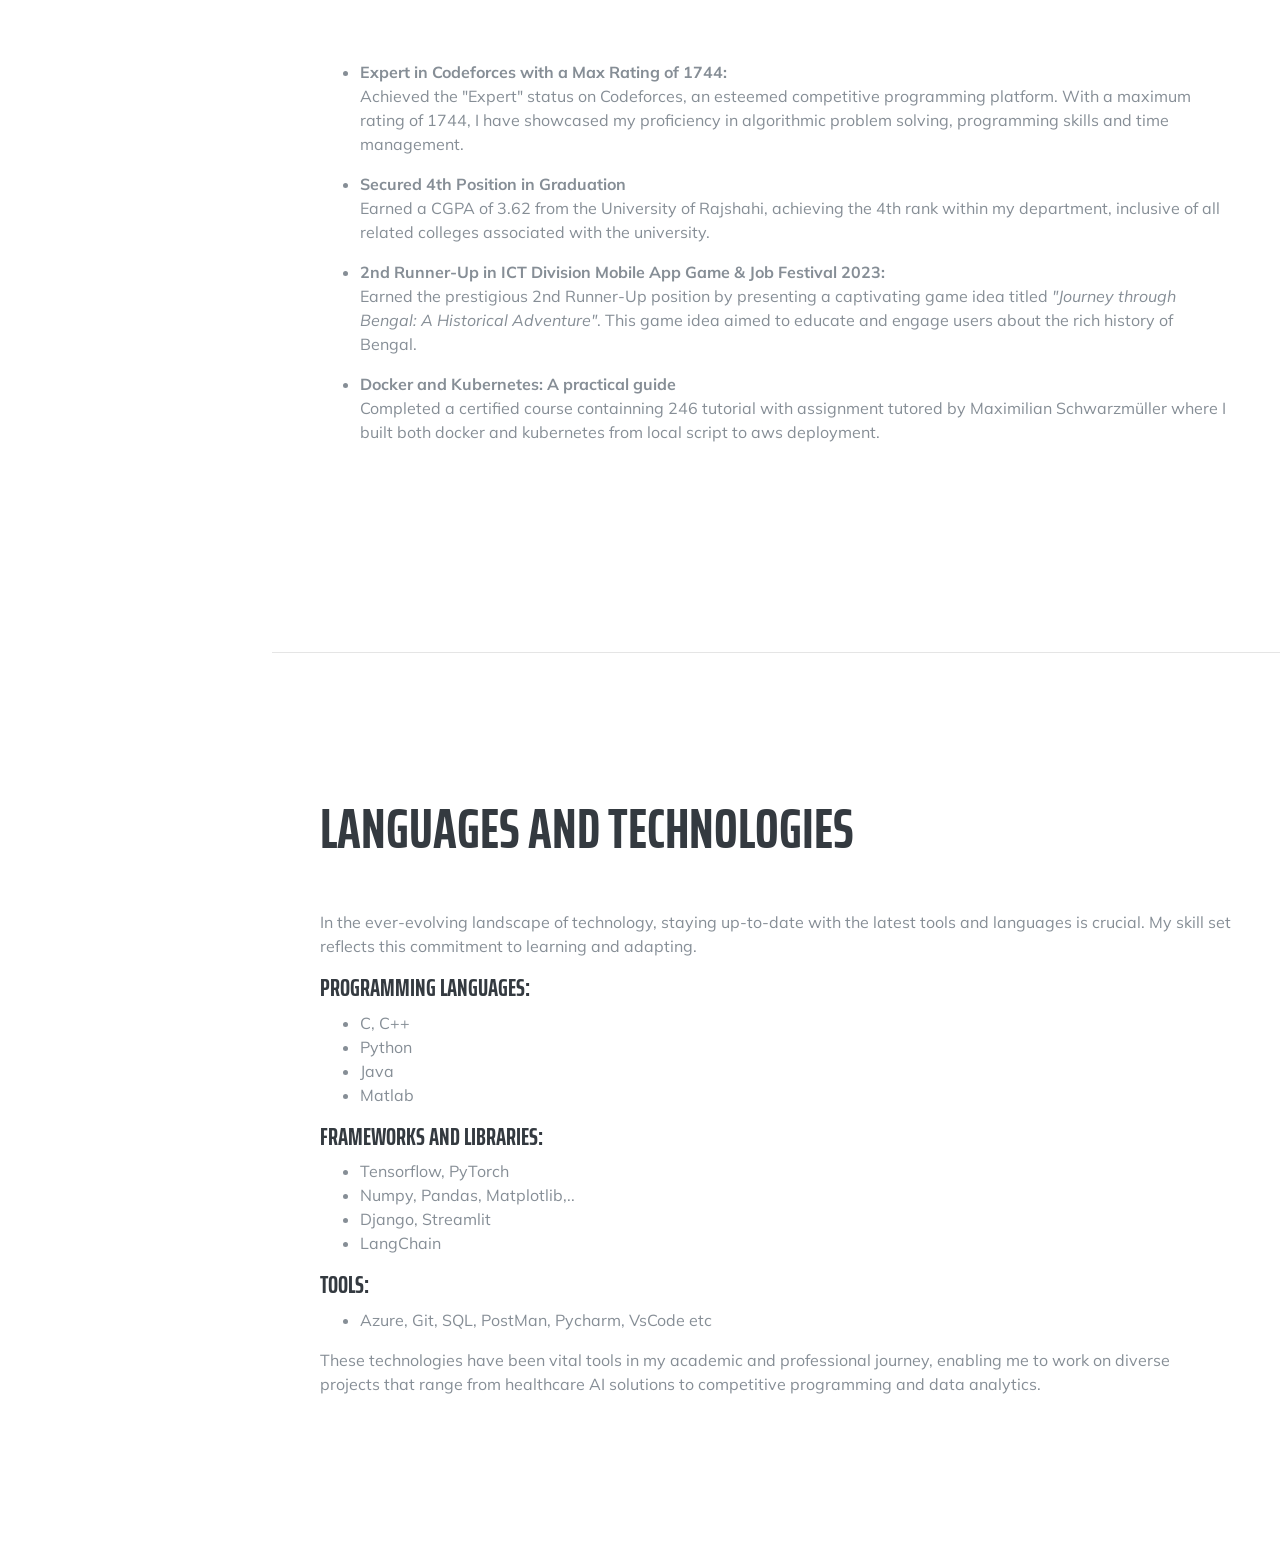
==== commit d25eb0b4: "docker and kubernetes" ====
--- a/index.html
+++ b/index.html
@@ -210,7 +210,19 @@
             <p>Developed a service to handle patient data. The application can be used to do CRUD
               operation and generate report based on their medical condition.
             </p>
-            <div class="subheading mb-3">Service 2: Emma customer support</div>
+            <div class="subheading mb-3">Service 2: Clinician Playground</div>
+            <p>
+              Developed a system where any authorized clinician can change the question choice, add complex condition
+              and search through keyword.
+            </p>
+            <div class="subsubheading mb-3">Obstacles and Achivement</div>
+            <p>
+              This portion heavily depends on backend as well as frontend view. For each client we had about 12k of question set
+              and hundreds of customized rules loading them fast enough was really a challange which later became my achivement though.
+              I applied both caching in backend and background loading in frontend. Second obstacle was to query through the complex rules, I applied
+              dfs to early return as the condition fails making fastest possible runtime.
+            </p>
+            <div class="subheading mb-3">Service 3: Emma customer support</div>
             <p> Developed another service where customer can ask various question about company websites
               manual to take different service from the company. Answers to their what if and how to questions.
               And if they face issue this ai support will help them out.
@@ -218,7 +230,7 @@
             <p>I pulled it of using langchain framework which lets us embed data in various category.
               So I <u>collected</u> and <u>prepared</u> my data in one of specified structure from langchain.
               Then I built <u>script</u> for my embedding vector and passed it to an LLM to generate a response.</p>
-            <div class="subheading mb-3">Service 3: Ask medical help to AI</div>
+            <div class="subheading mb-3">Service 4: Ask medical help to AI</div>
             <p>
               MyMedicalHub has clinical team of doctors they tailroed a set of question for customer to answer.
               Based on their answer backend-team graded them and built meaningfull sentence on supervision of
@@ -339,6 +351,12 @@
               Earned the prestigious 2nd Runner-Up position by presenting a captivating game idea
               titled <em>"Journey through Bengal: A Historical Adventure"</em>. This game idea
               aimed to educate and engage users about the rich history of Bengal.
+            </p>
+          </li>
+          <li>
+            <strong>Docker and Kubernetes: A practical guide</strong>
+            <p>Completed a certified course containning 246 tutorial with assignment tutored by Maximilian Schwarzmüller
+              where I built both docker and kubernetes from local script to aws deployment.
             </p>
           </li>
         </ul>
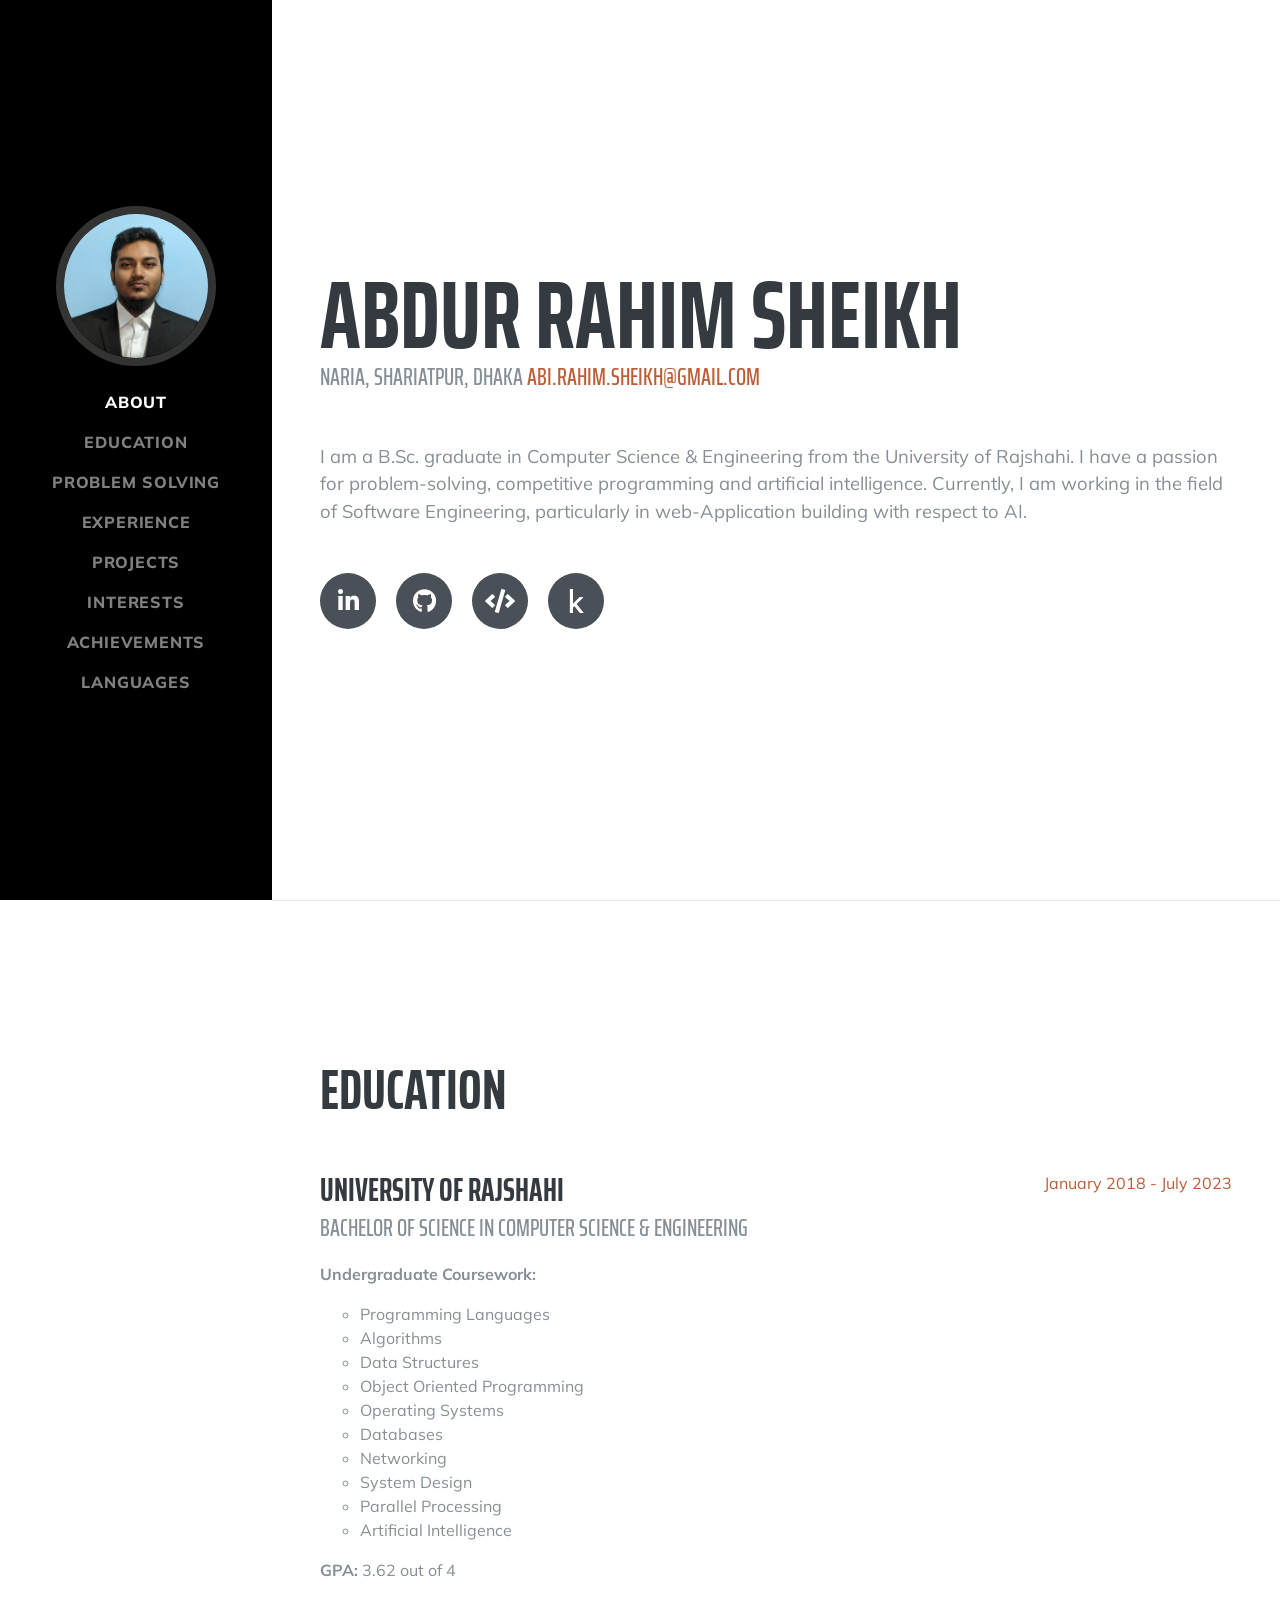
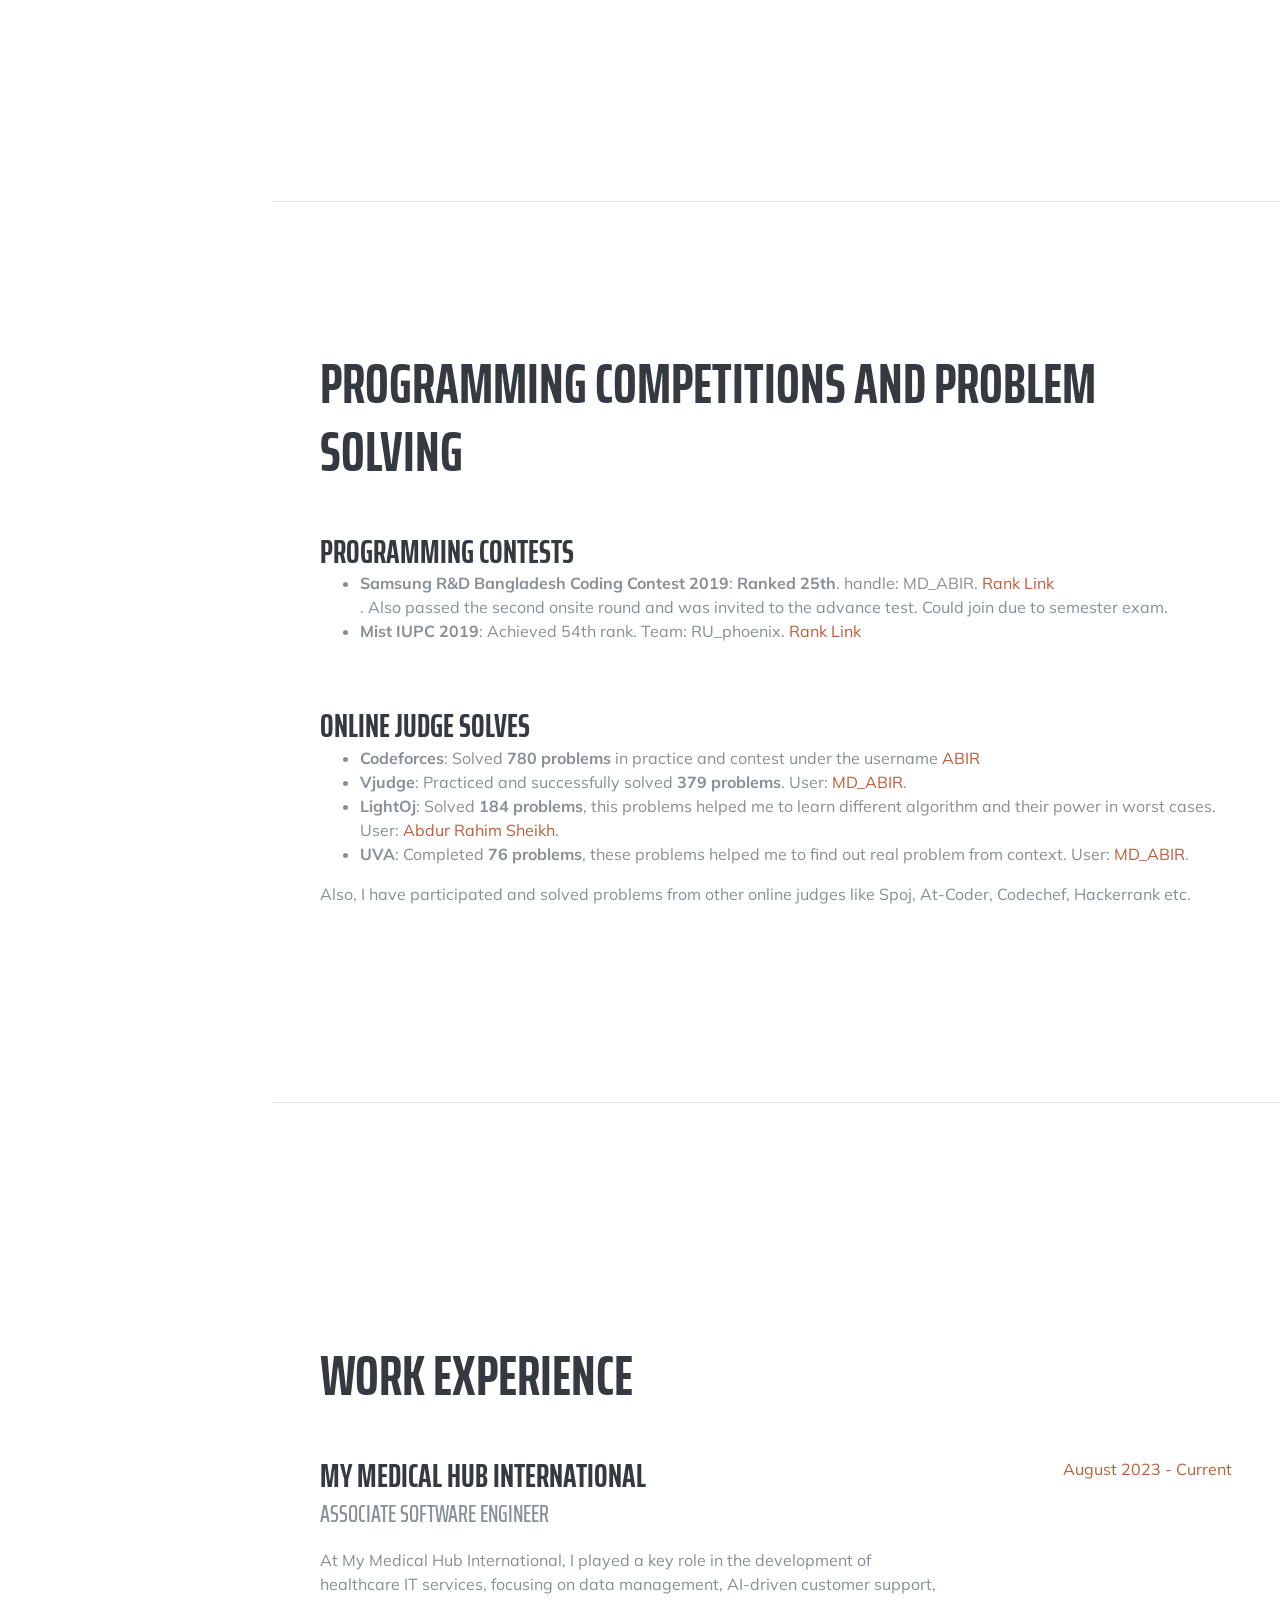
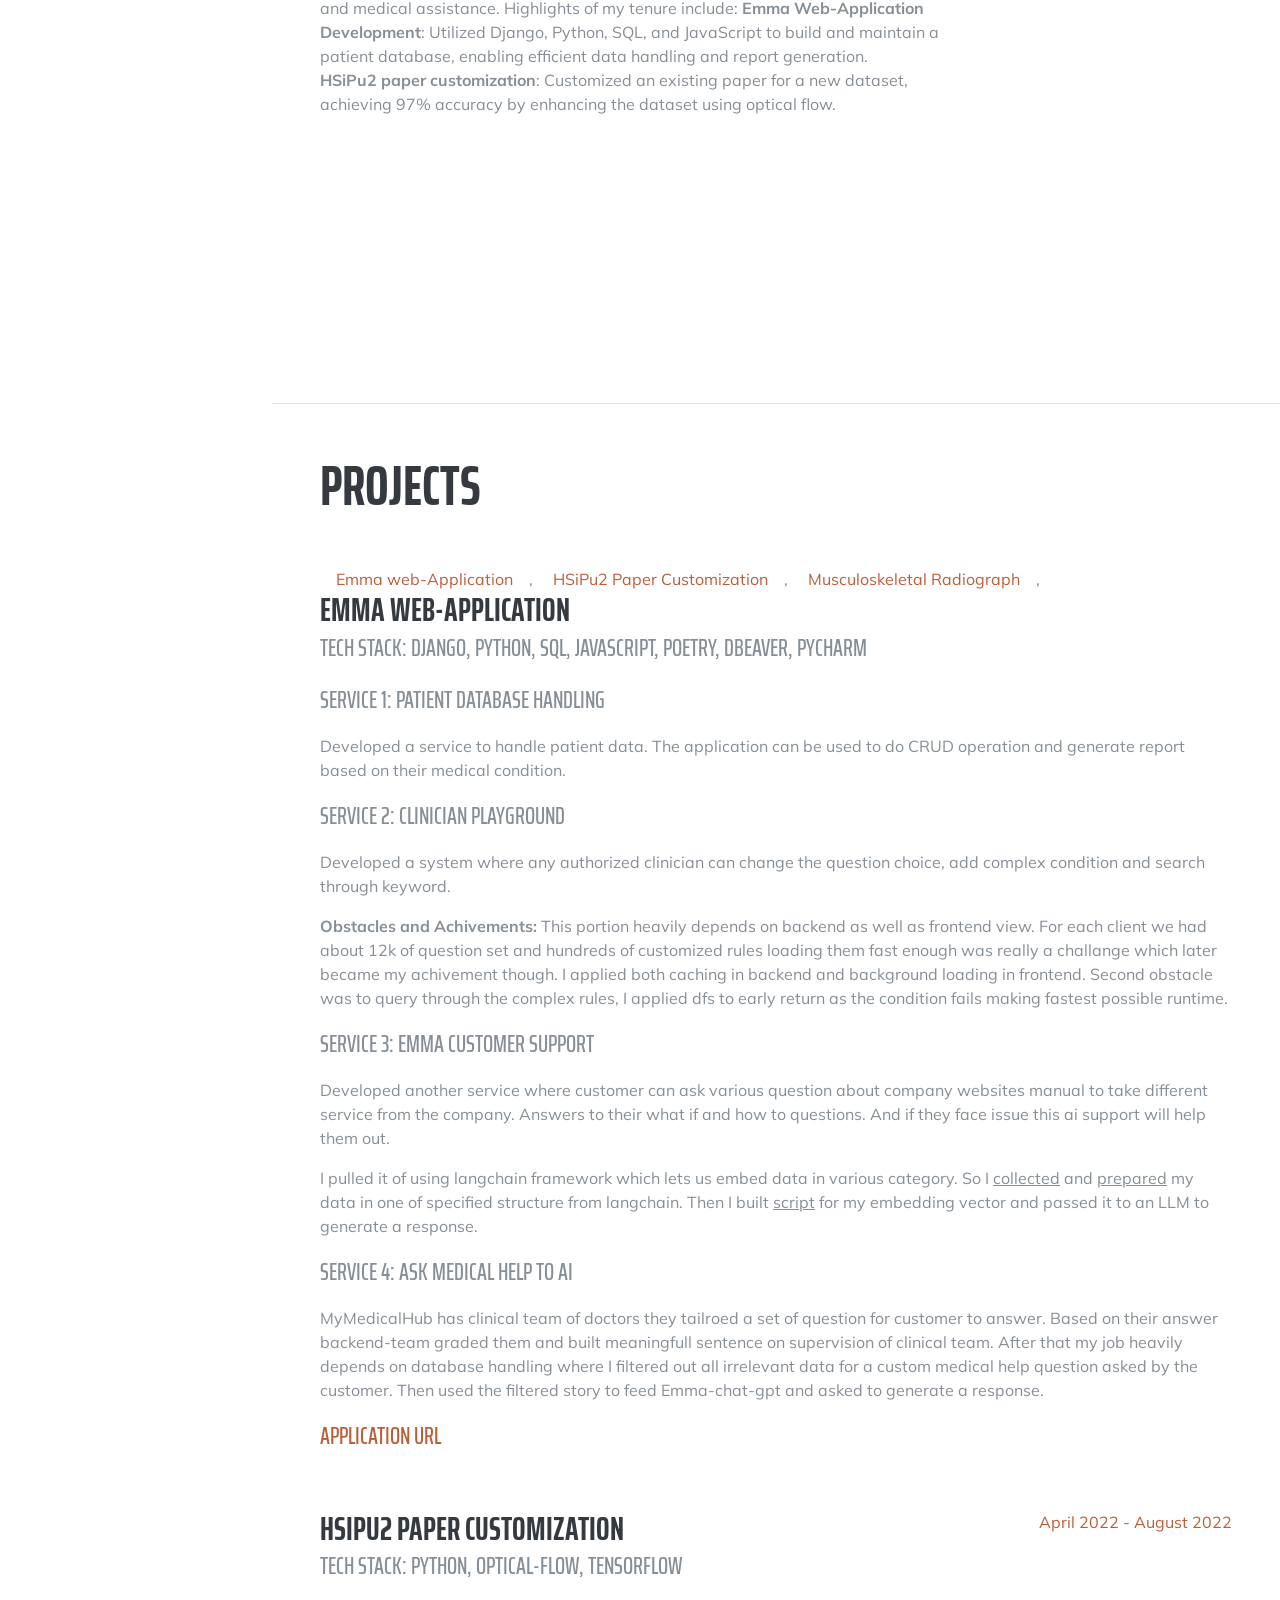
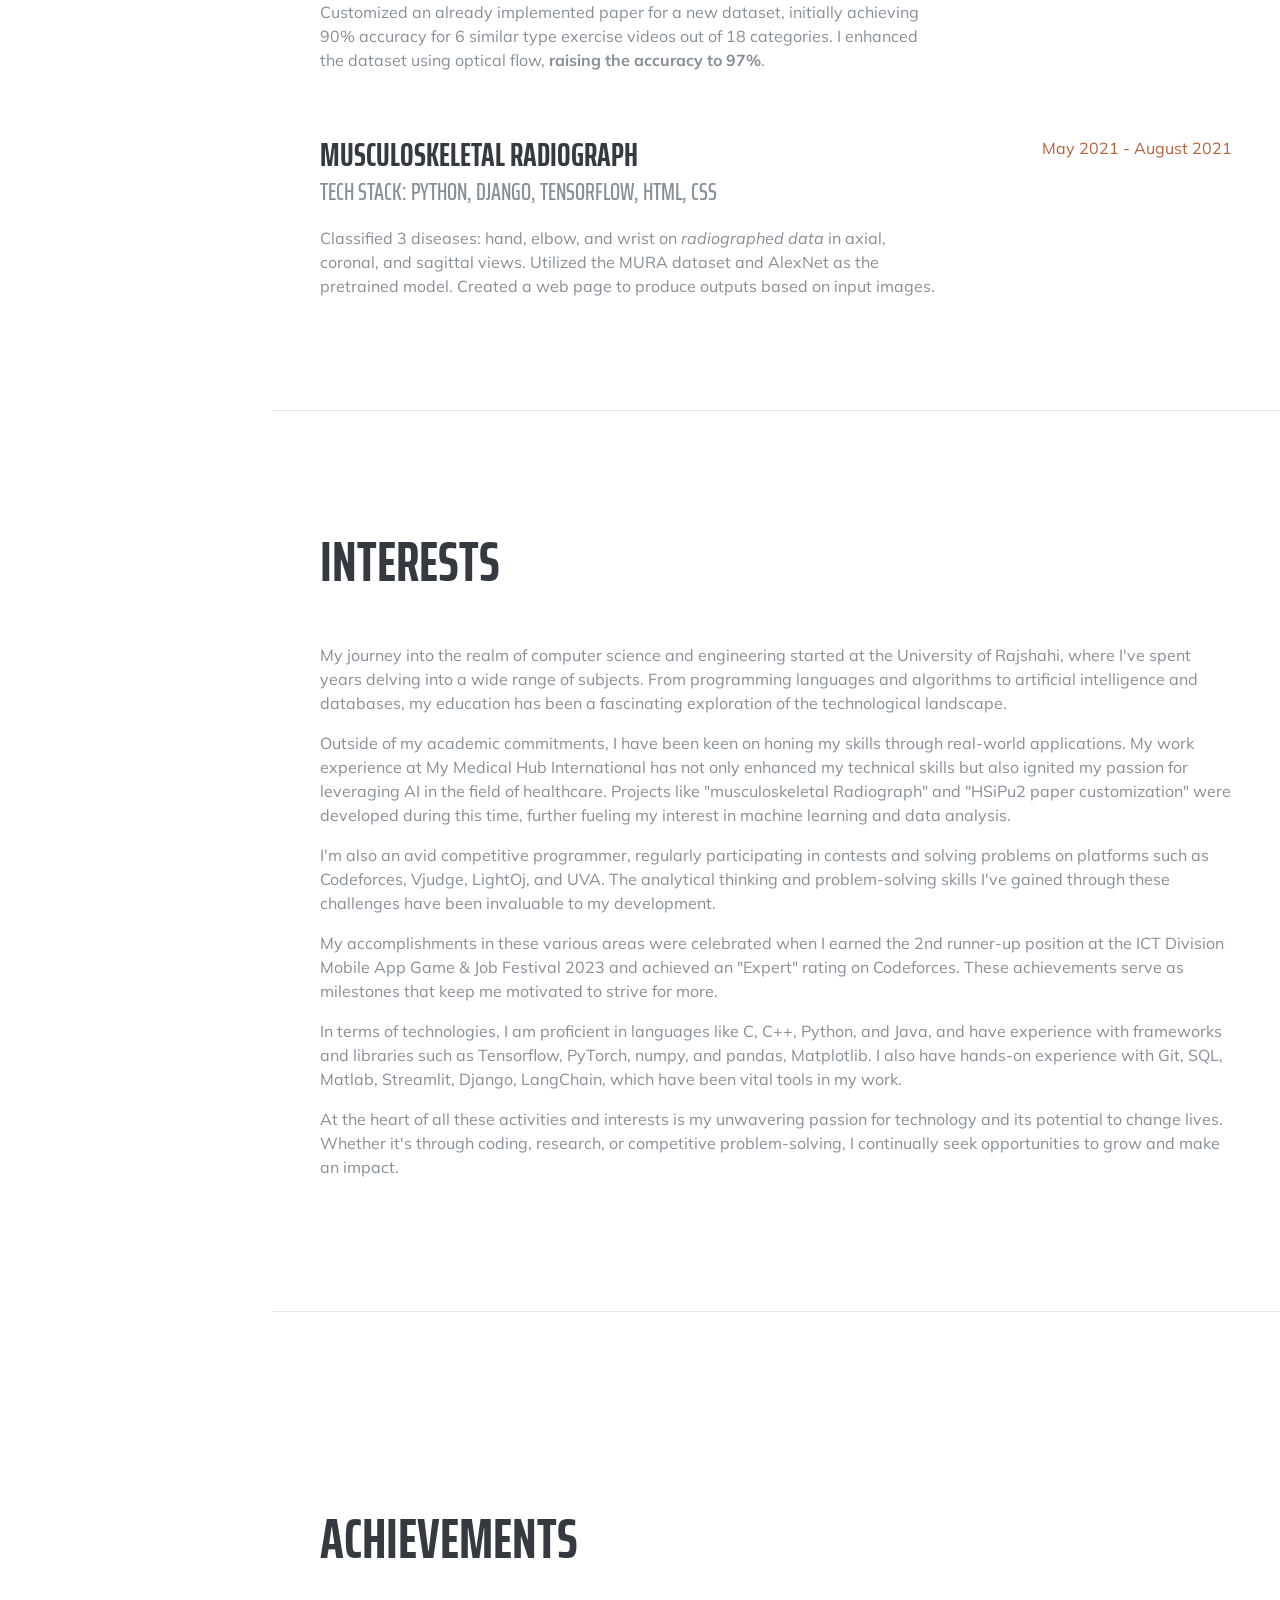
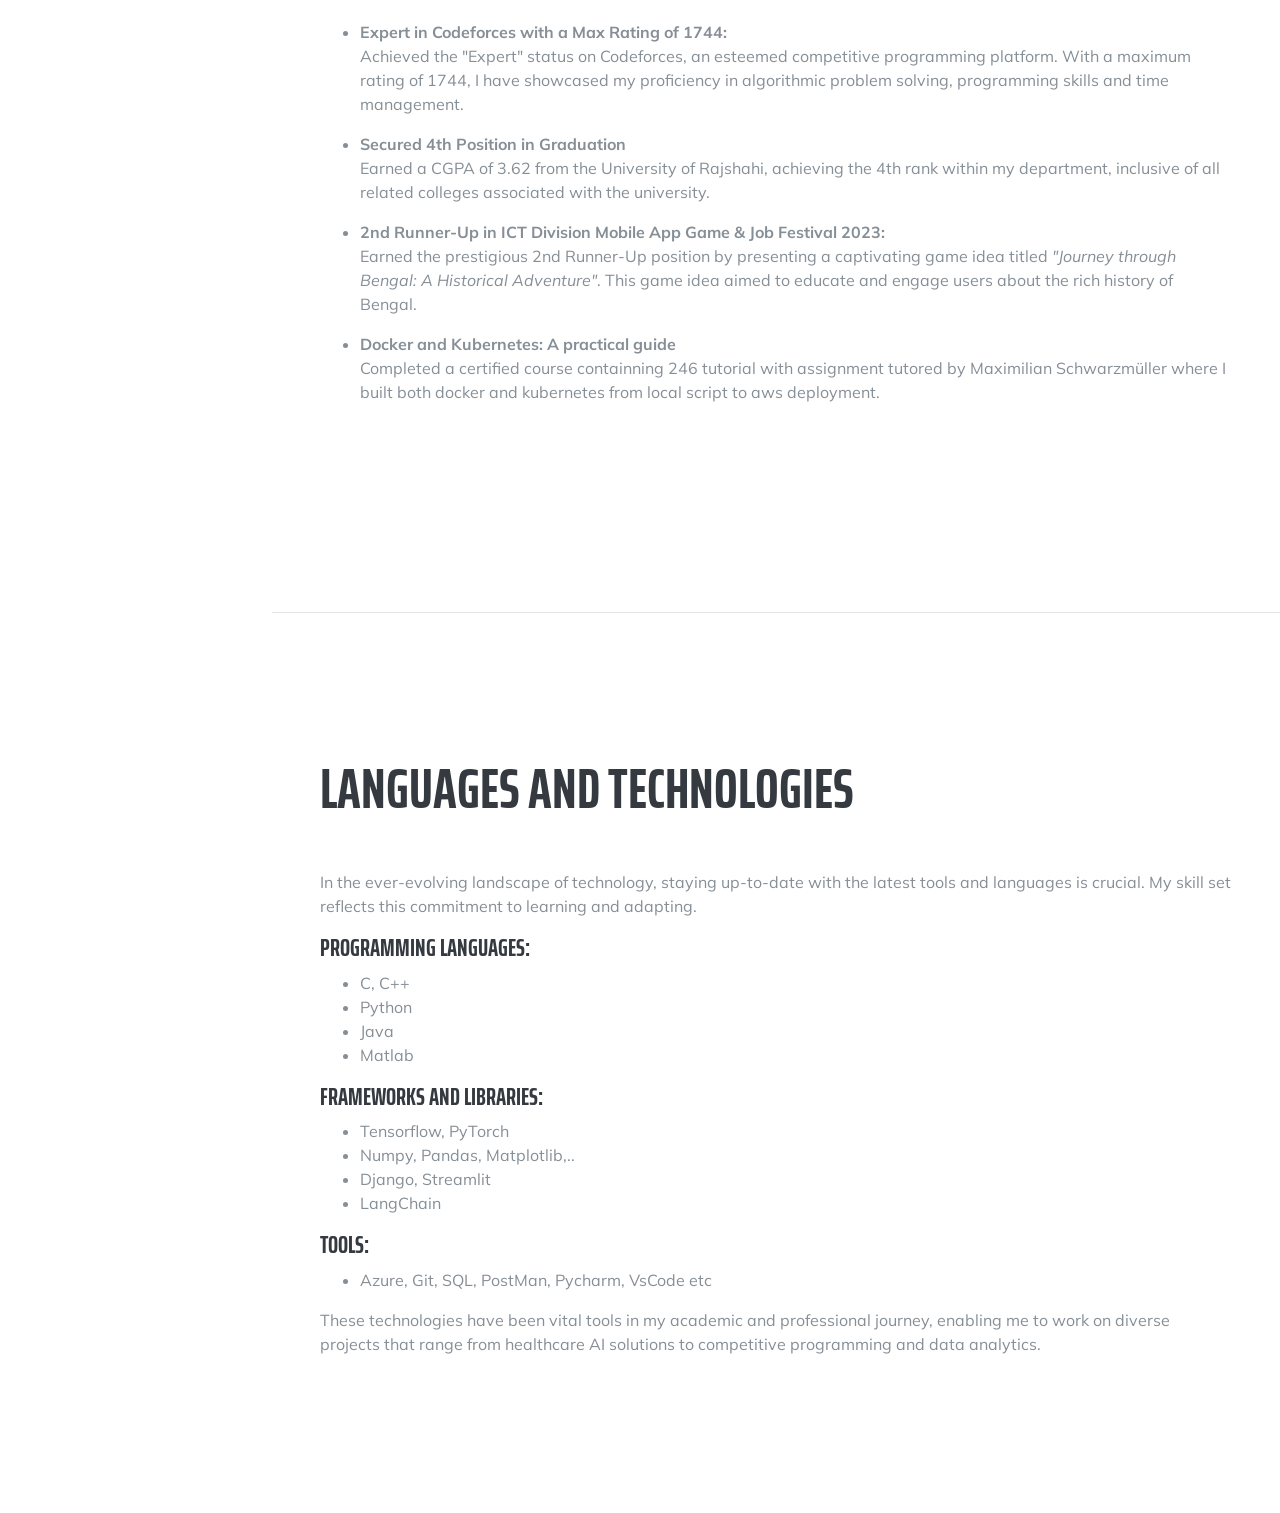
==== commit 52a94e04: "modified:   index.html" ====
--- a/index.html
+++ b/index.html
@@ -215,8 +215,7 @@
               Developed a system where any authorized clinician can change the question choice, add complex condition
               and search through keyword.
             </p>
-            <div class="subsubheading mb-3">Obstacles and Achivement</div>
-            <p>
+            <p><b>Obstacles and Achivements: </b> 
               This portion heavily depends on backend as well as frontend view. For each client we had about 12k of question set
               and hundreds of customized rules loading them fast enough was really a challange which later became my achivement though.
               I applied both caching in backend and background loading in frontend. Second obstacle was to query through the complex rules, I applied
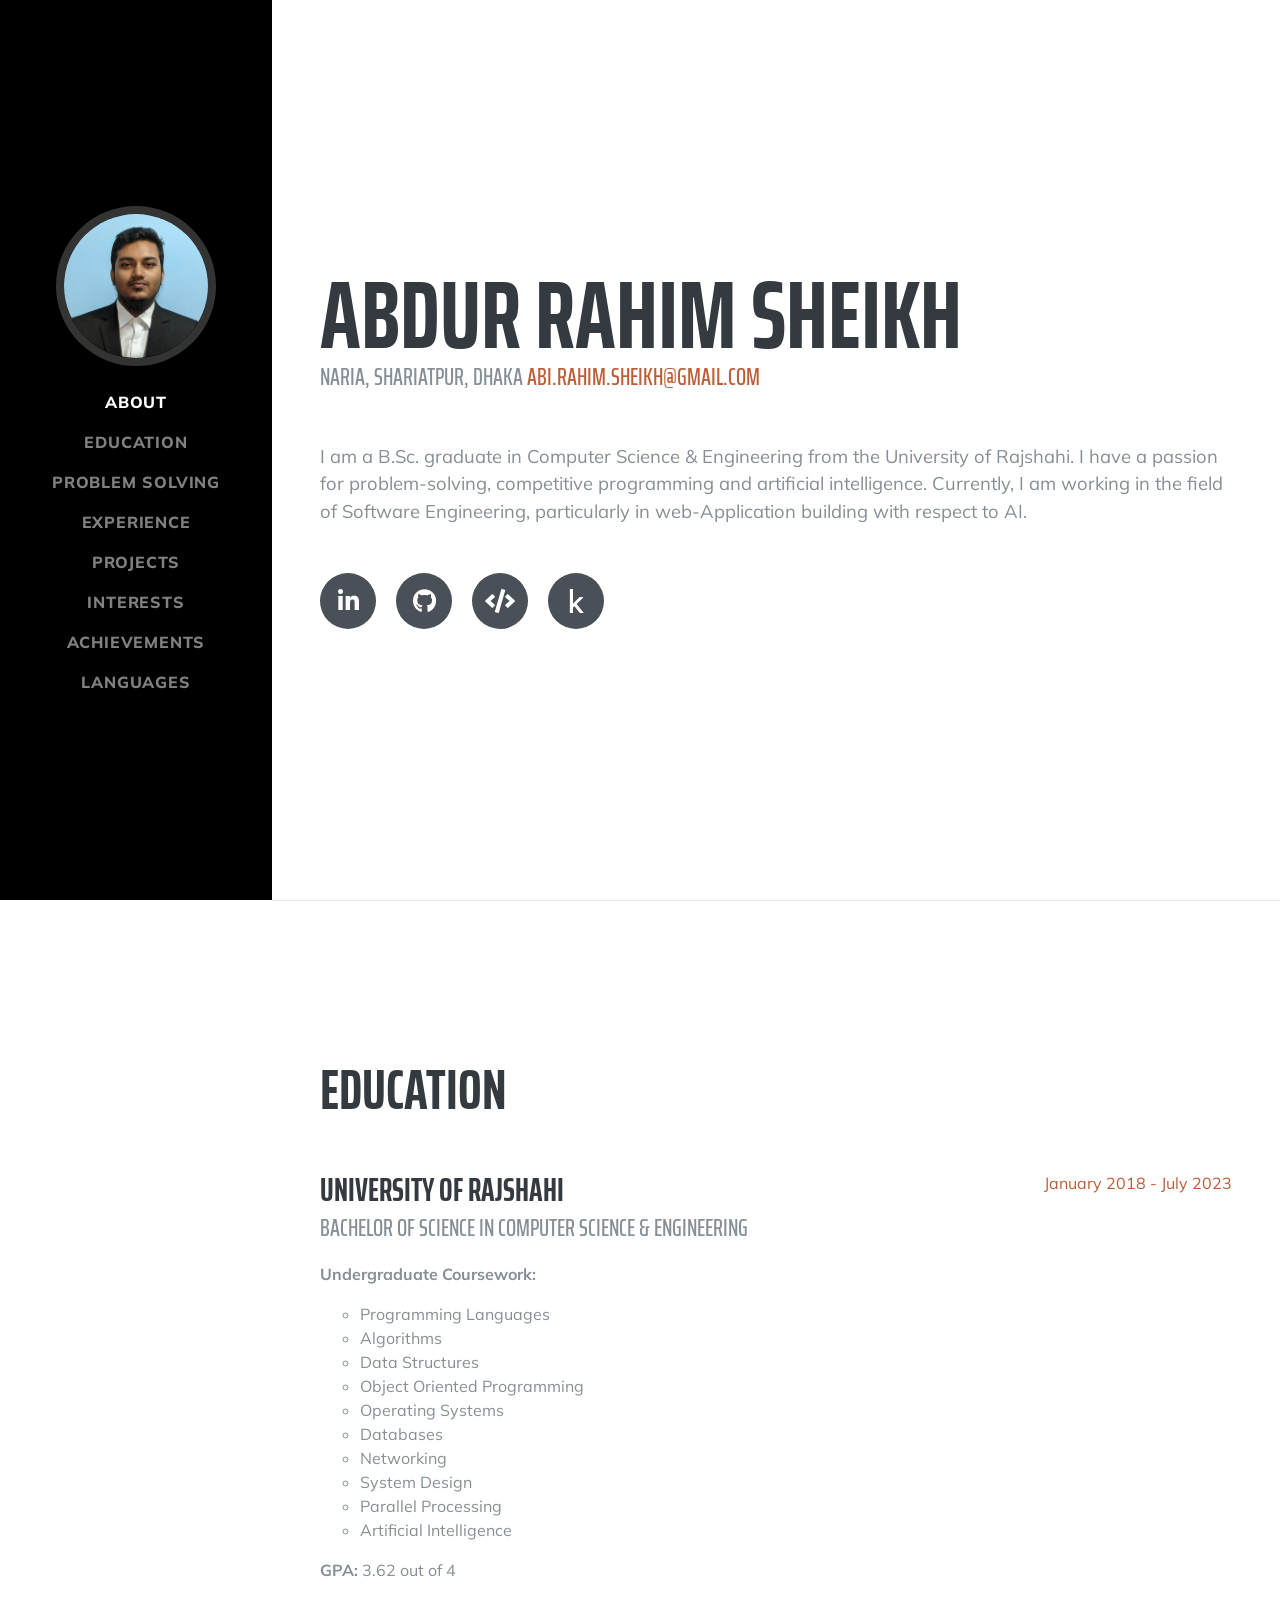
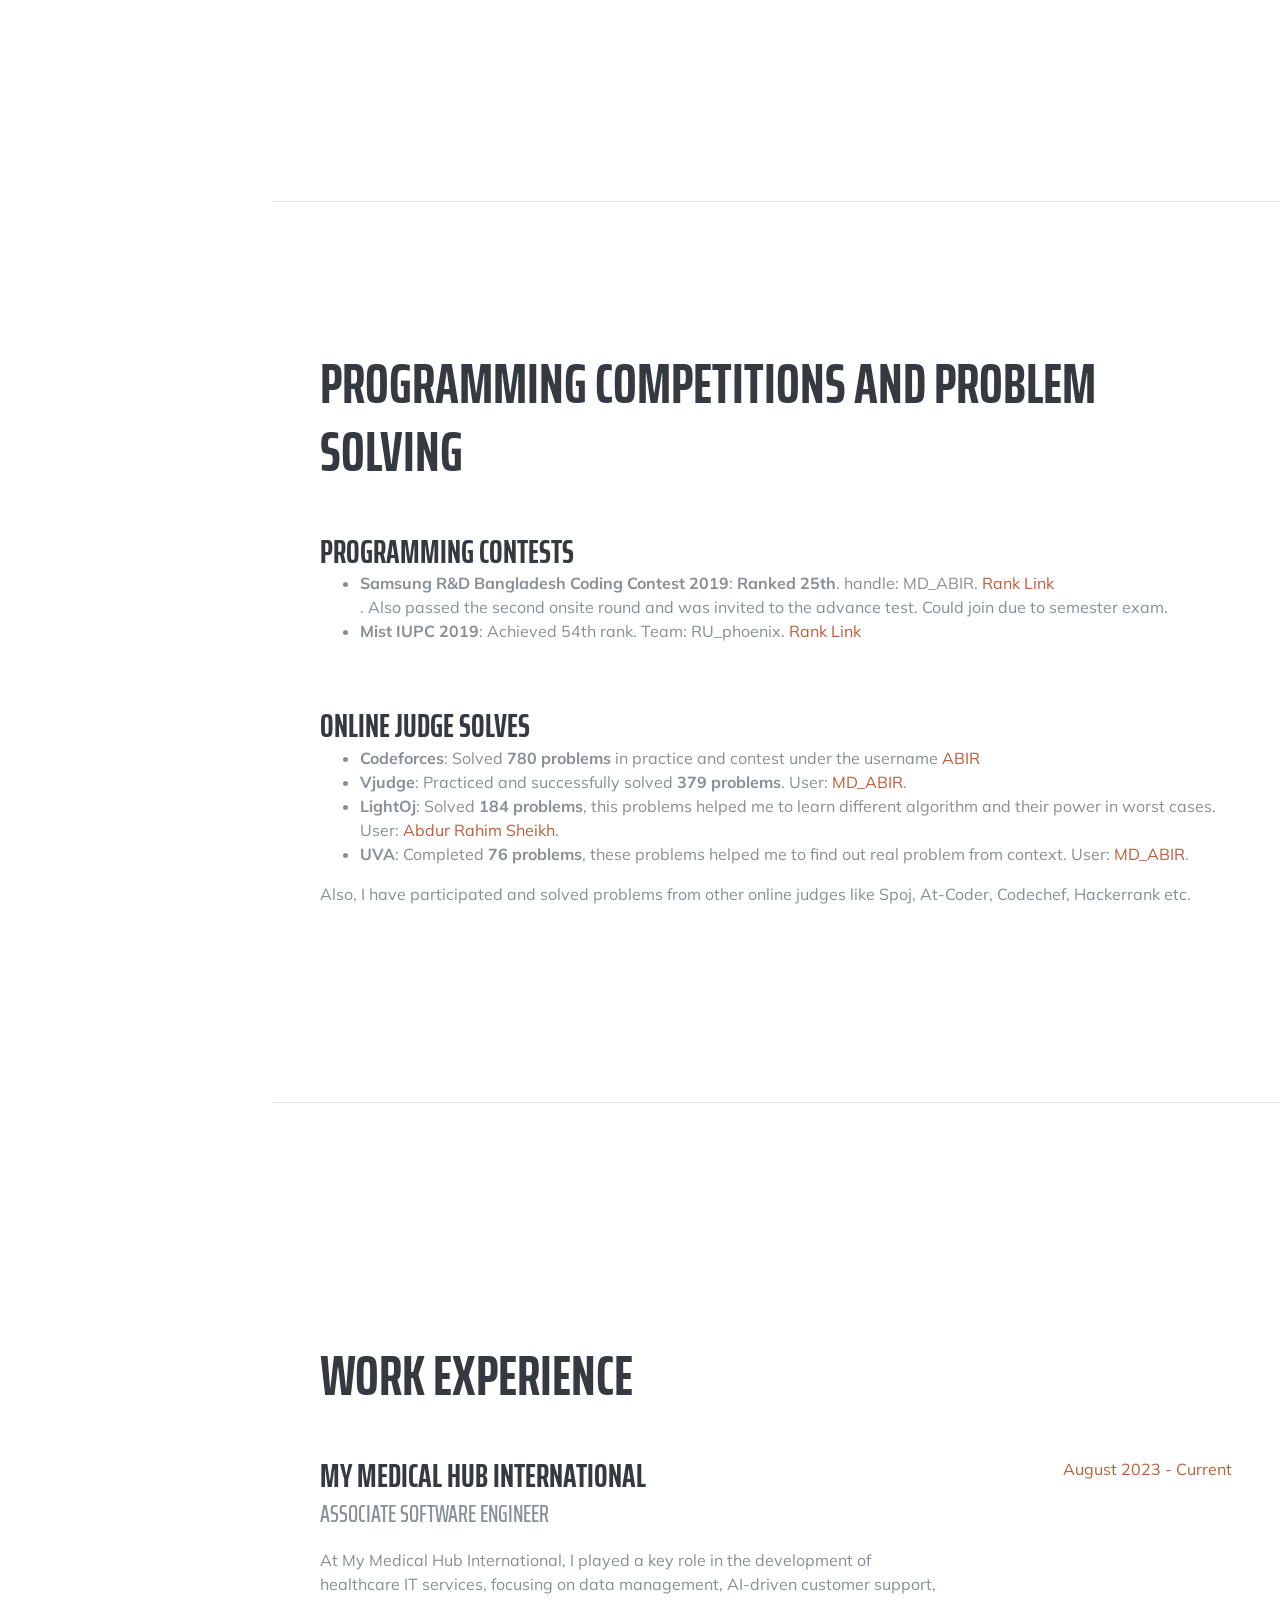
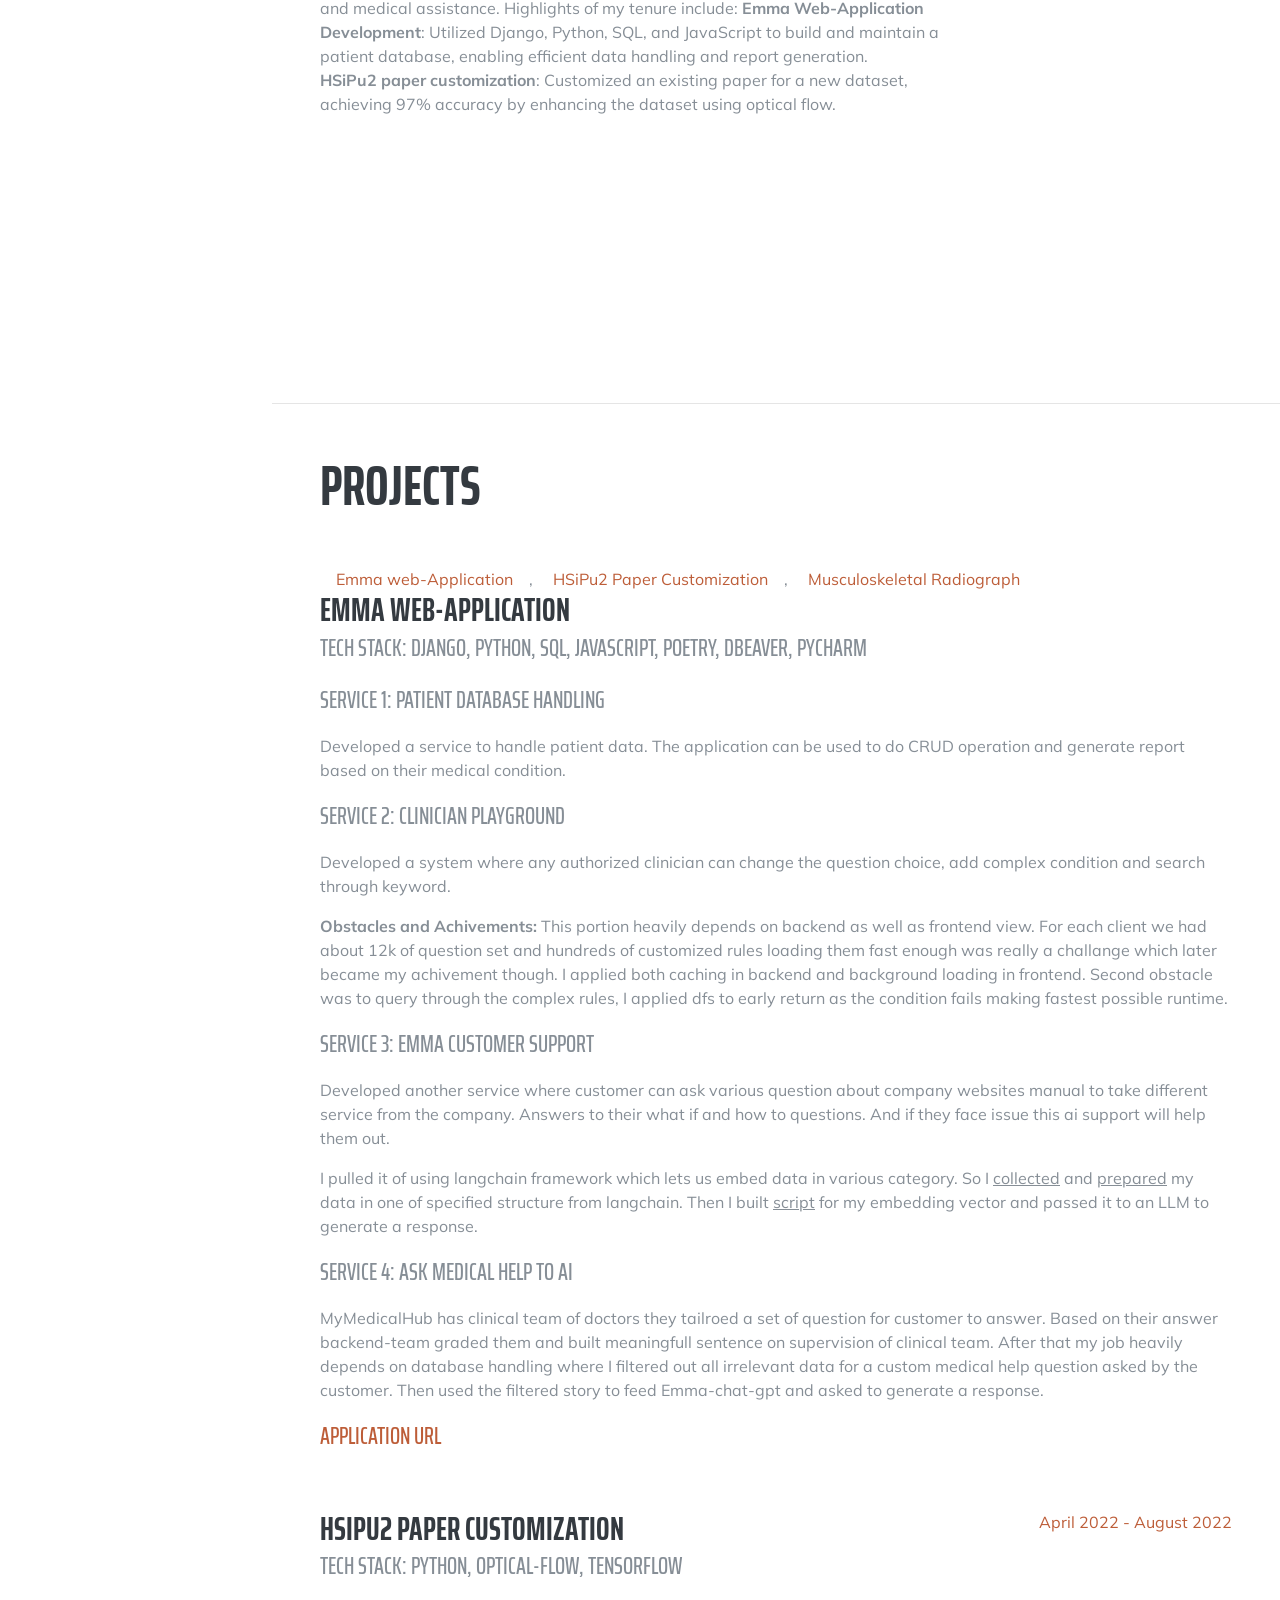
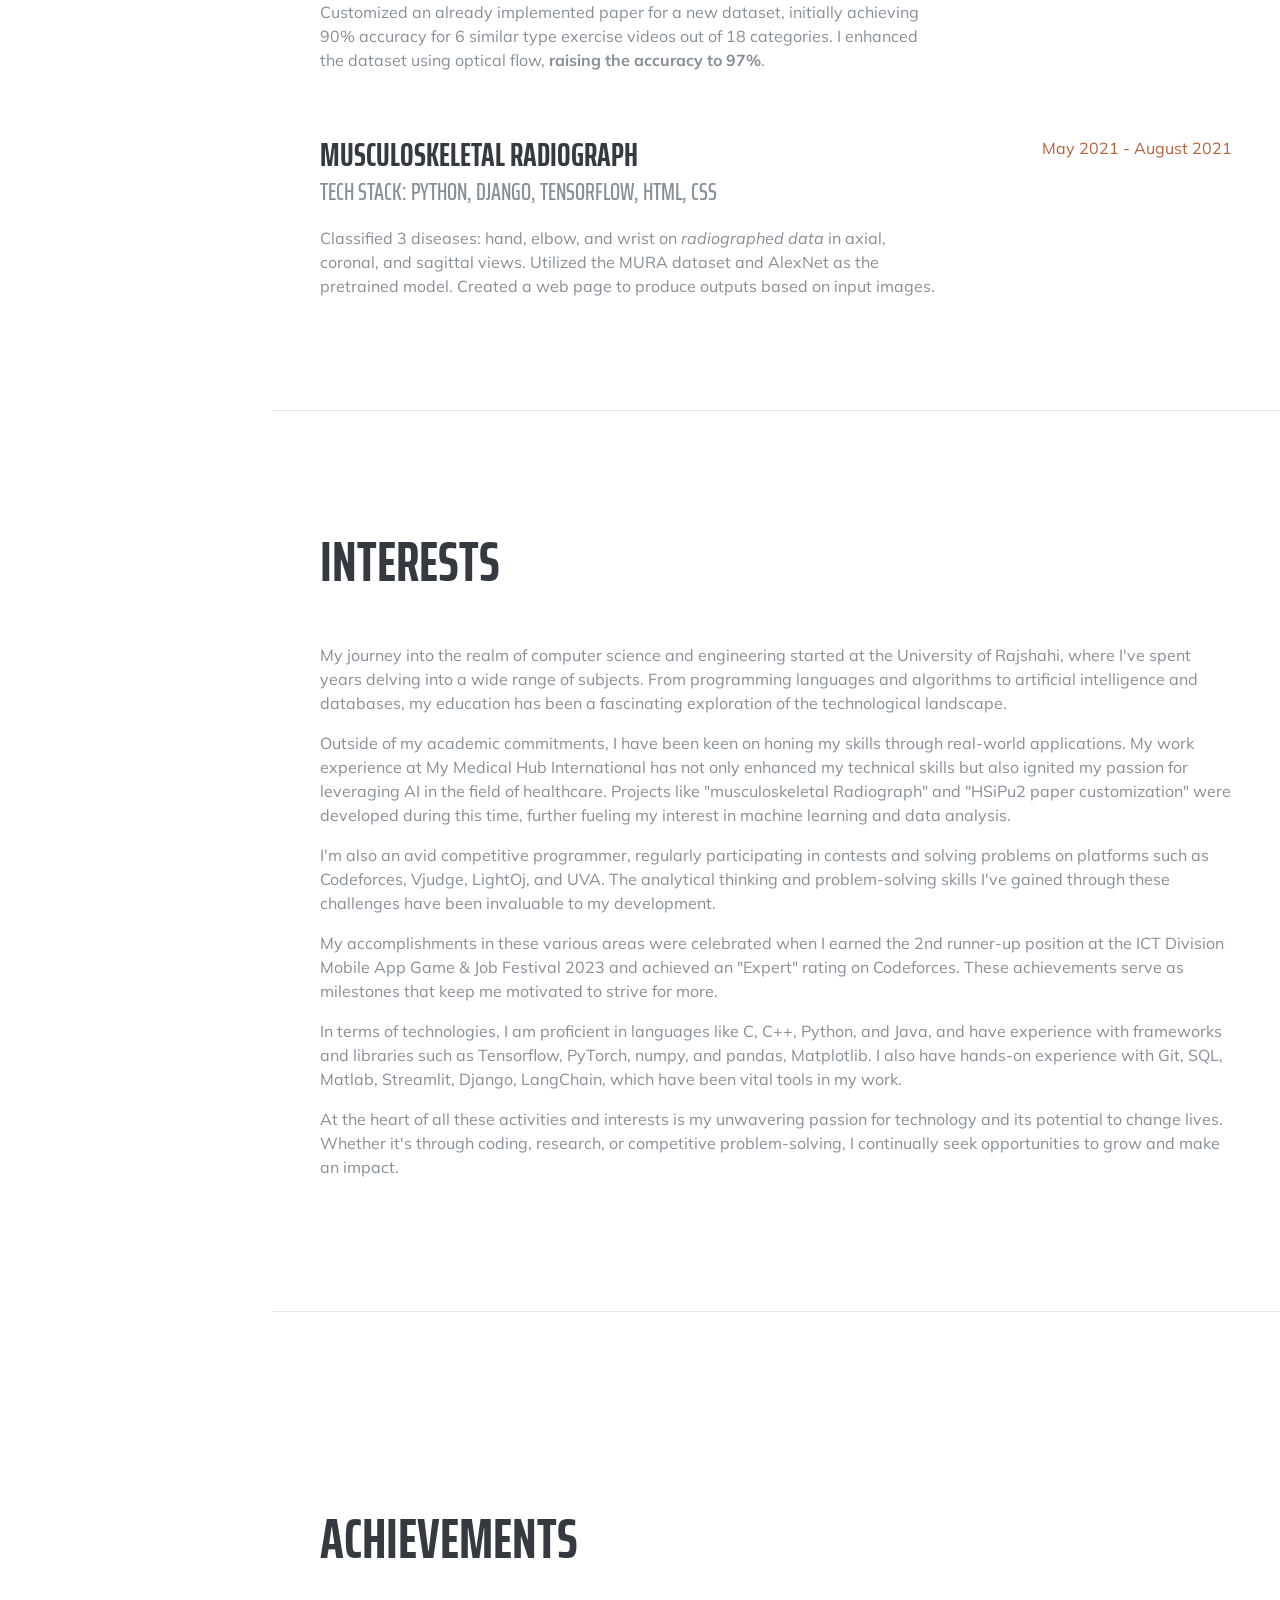
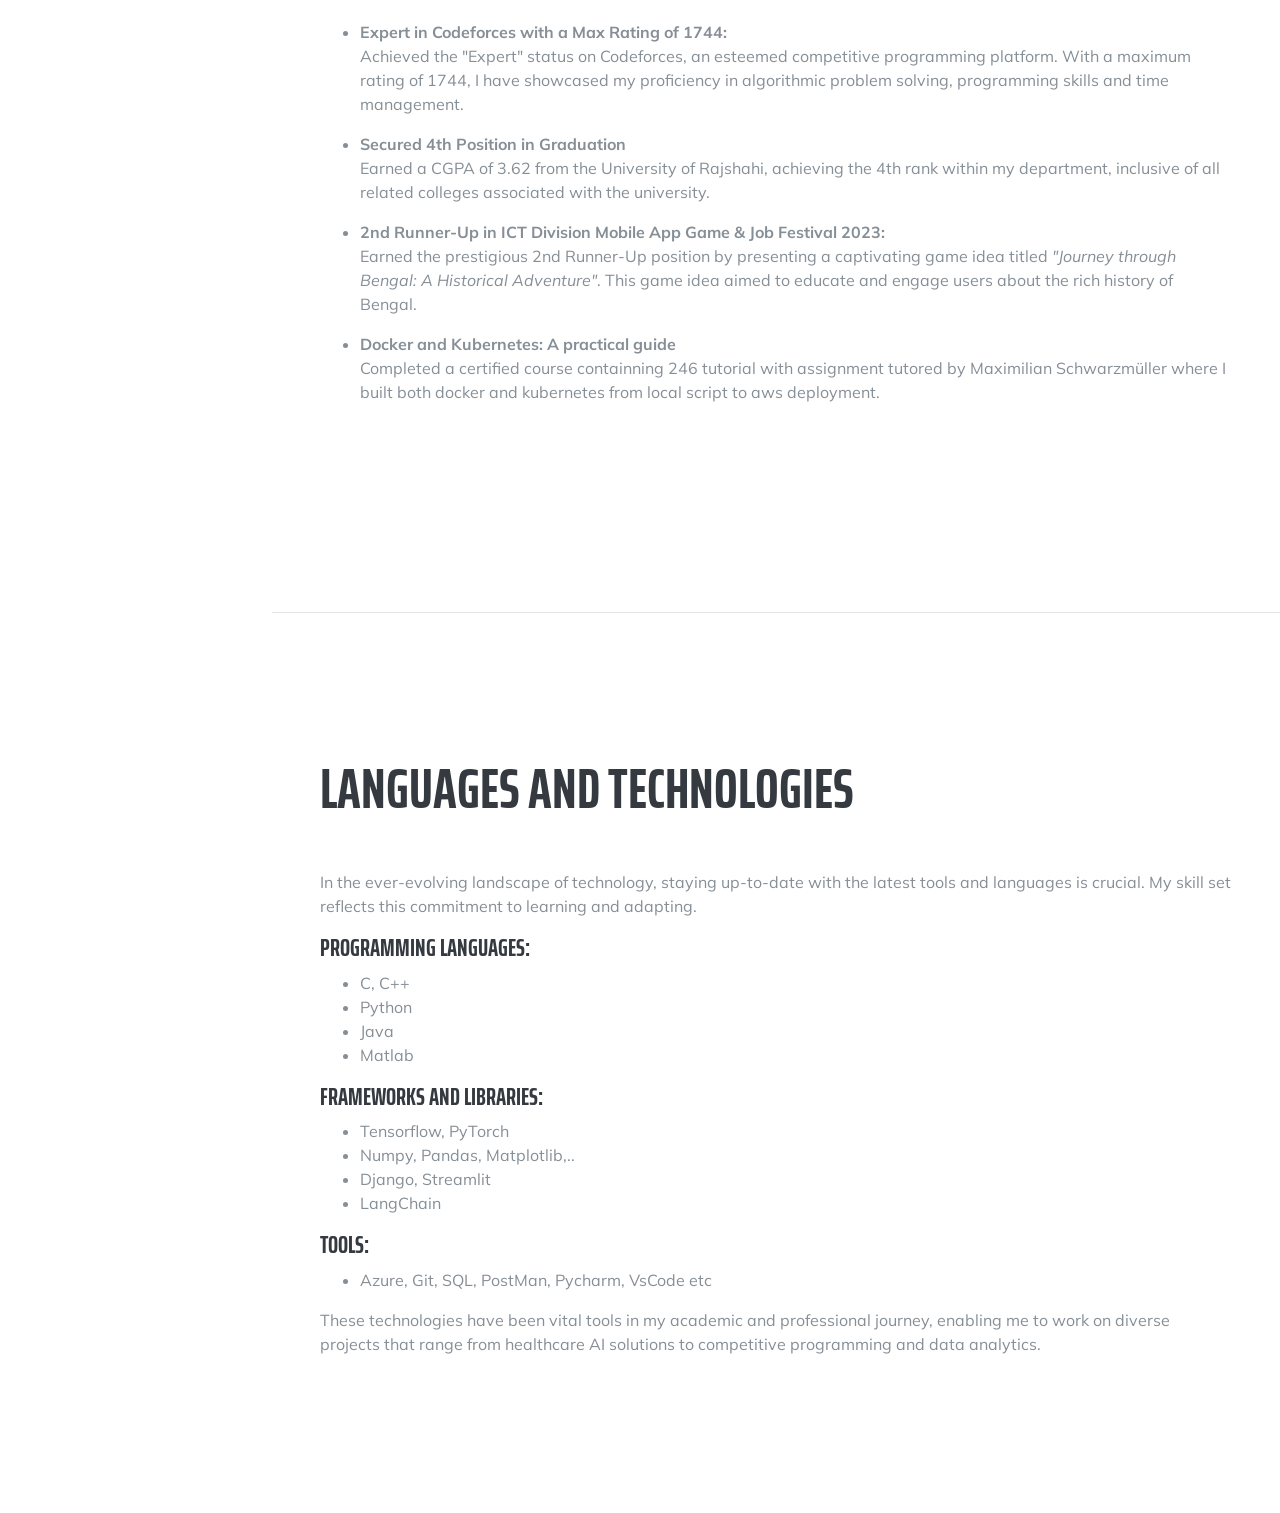
==== commit 50f2066d: "edit" ====
--- a/index.html
+++ b/index.html
@@ -197,7 +197,7 @@
         <h2 class="mb-5">Projects</h2>
         <a class="nav-link js-scroll-trigger" href="#emma-chat-gpt" style="display:inline;">Emma web-Application</a>,
         <a class="nav-link js-scroll-trigger" href="#hsipu-paper-customization" style="display:inline;">HSiPu2 Paper Customization</a>,
-        <a class="nav-link js-scroll-trigger" href="#musculoskeletal-radiograph" style="display:inline;">Musculoskeletal Radiograph</a>,
+        <a class="nav-link js-scroll-trigger" href="#musculoskeletal-radiograph" style="display:inline;">Musculoskeletal Radiograph</a>
          
         
         <!-- Project 1: Emma-chat-gpt -->
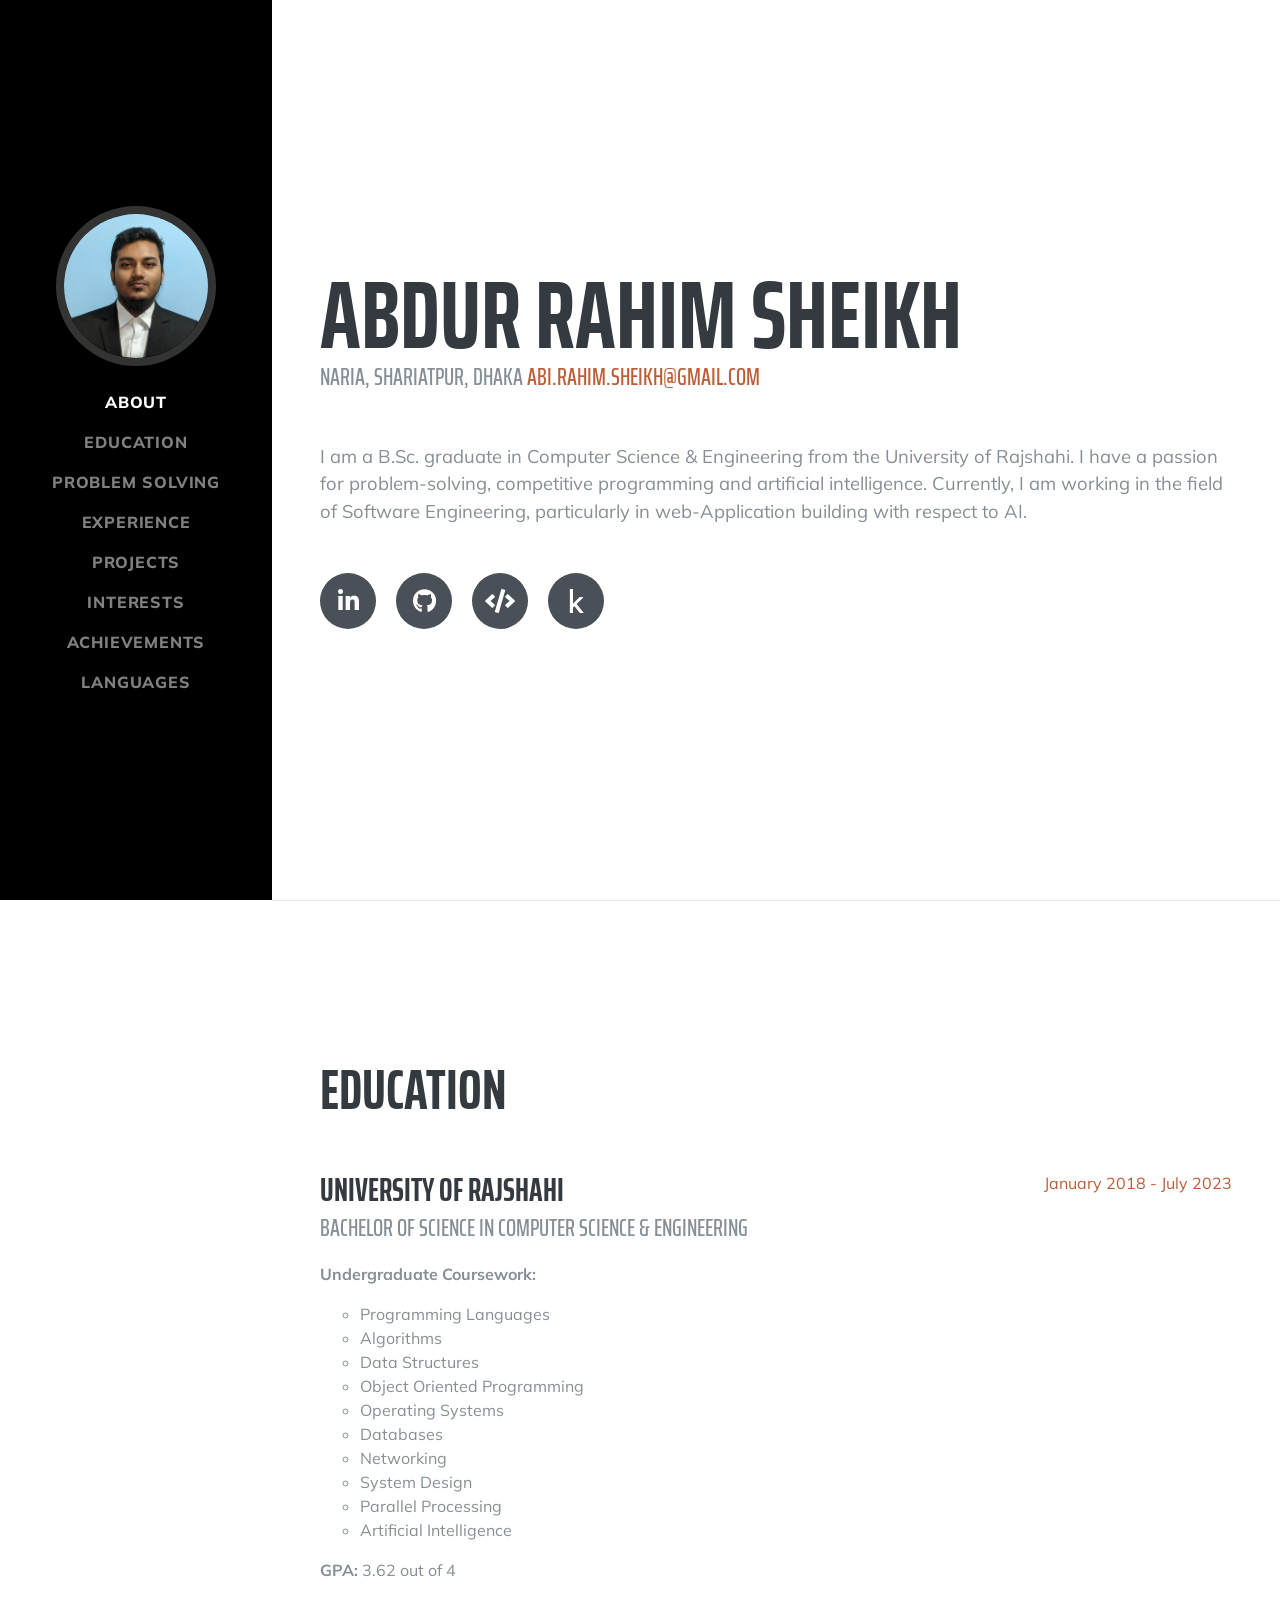
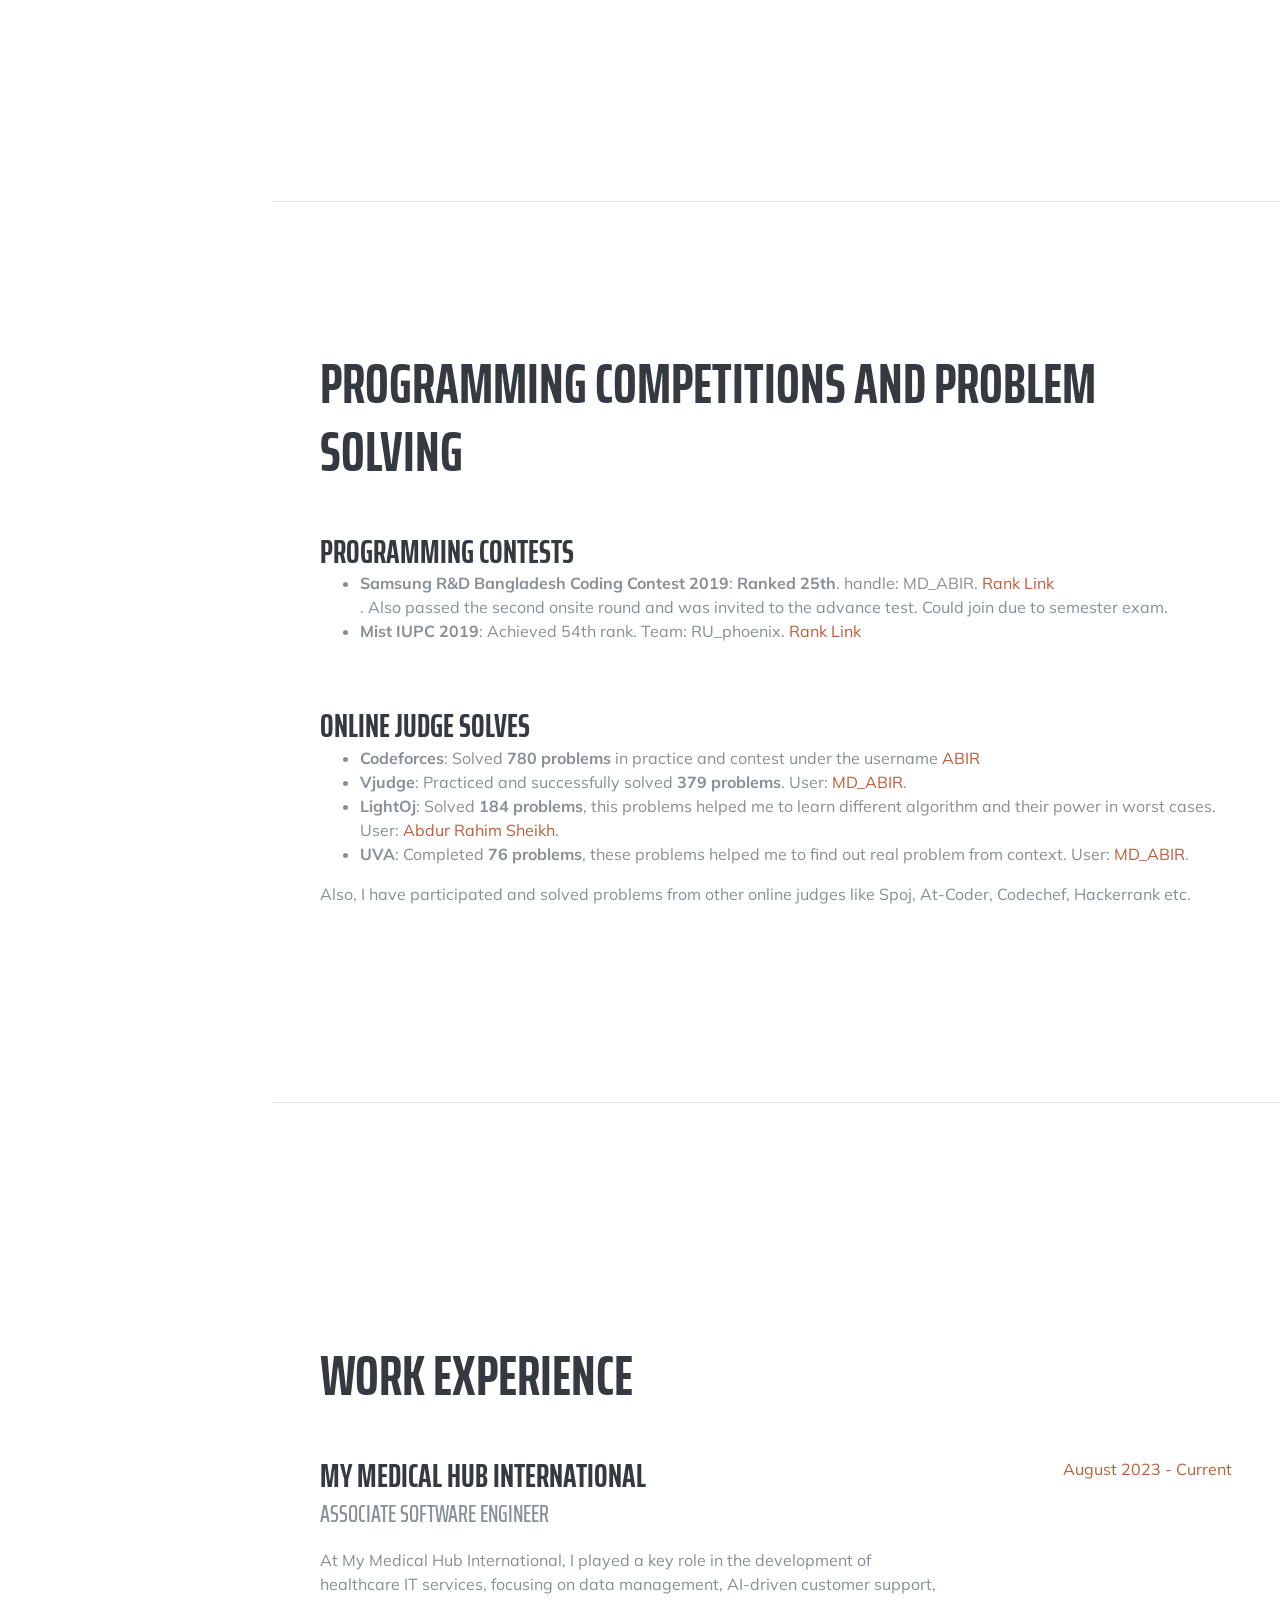
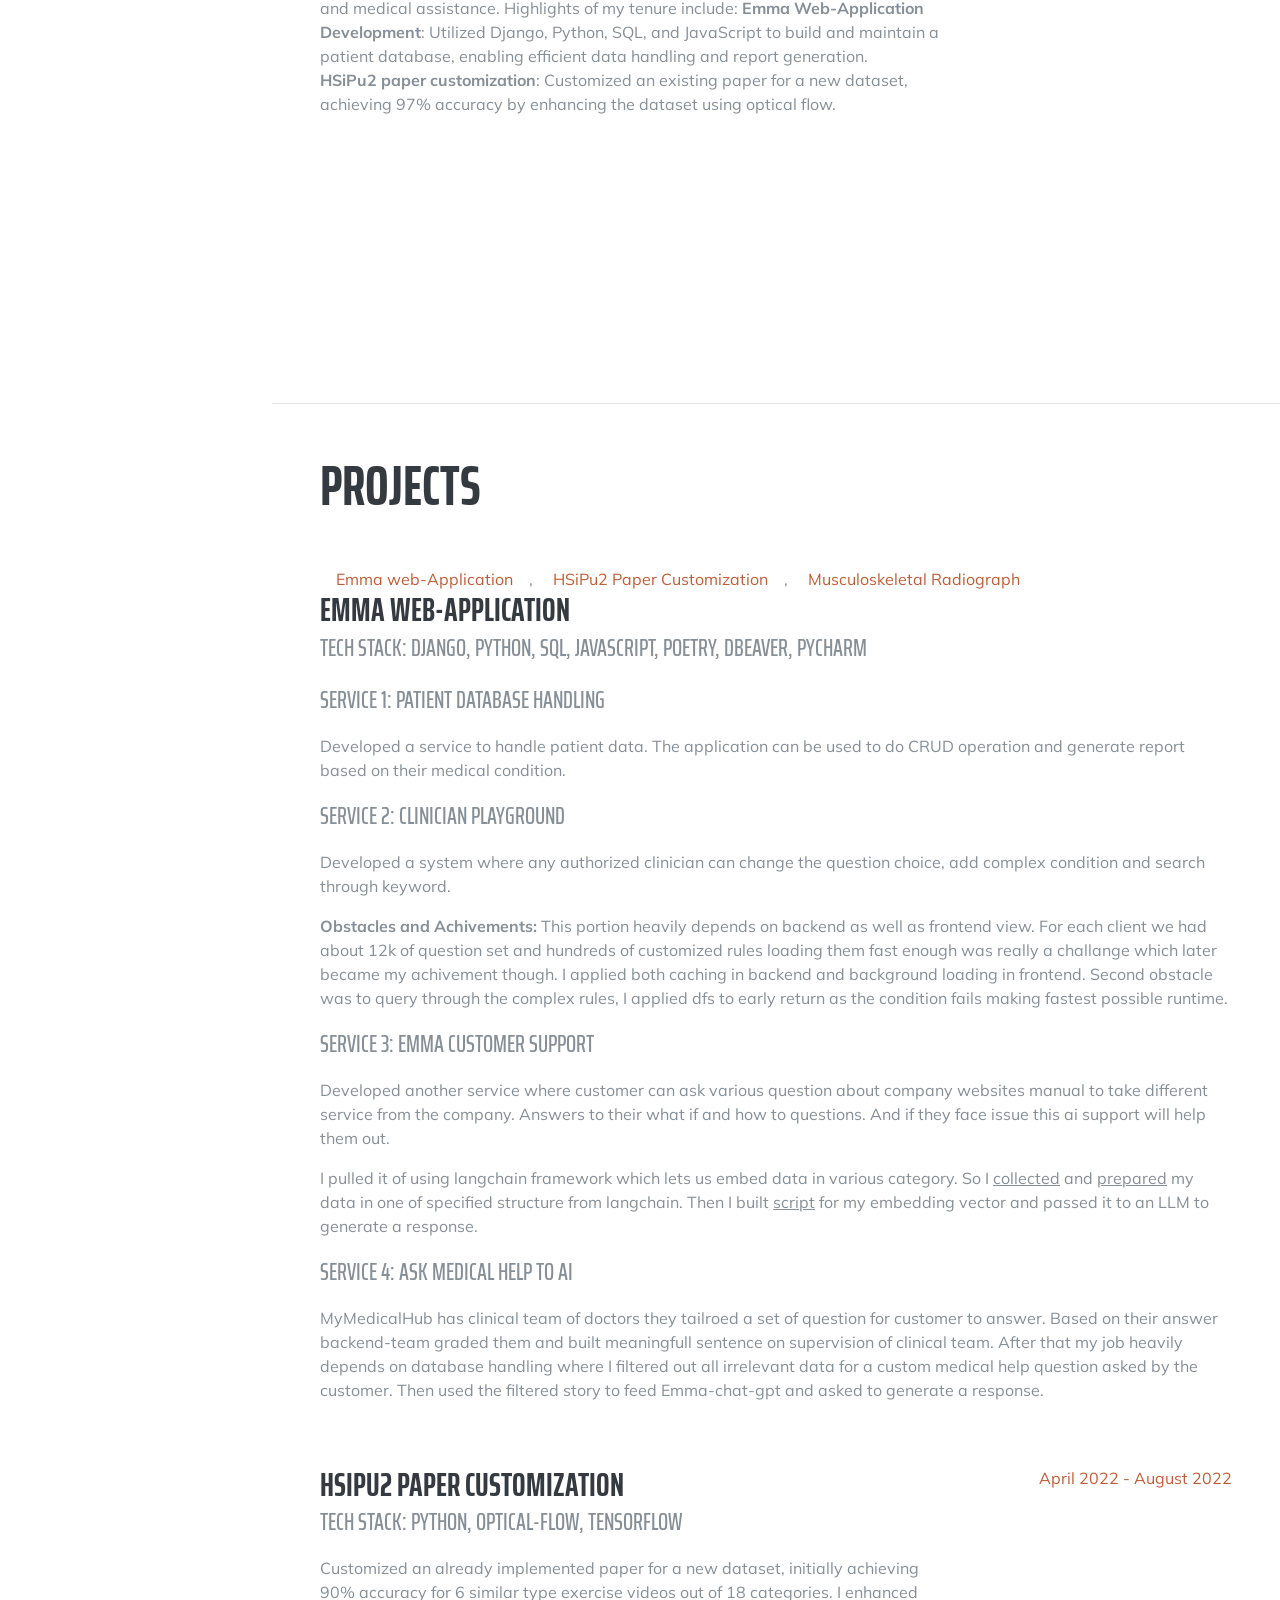
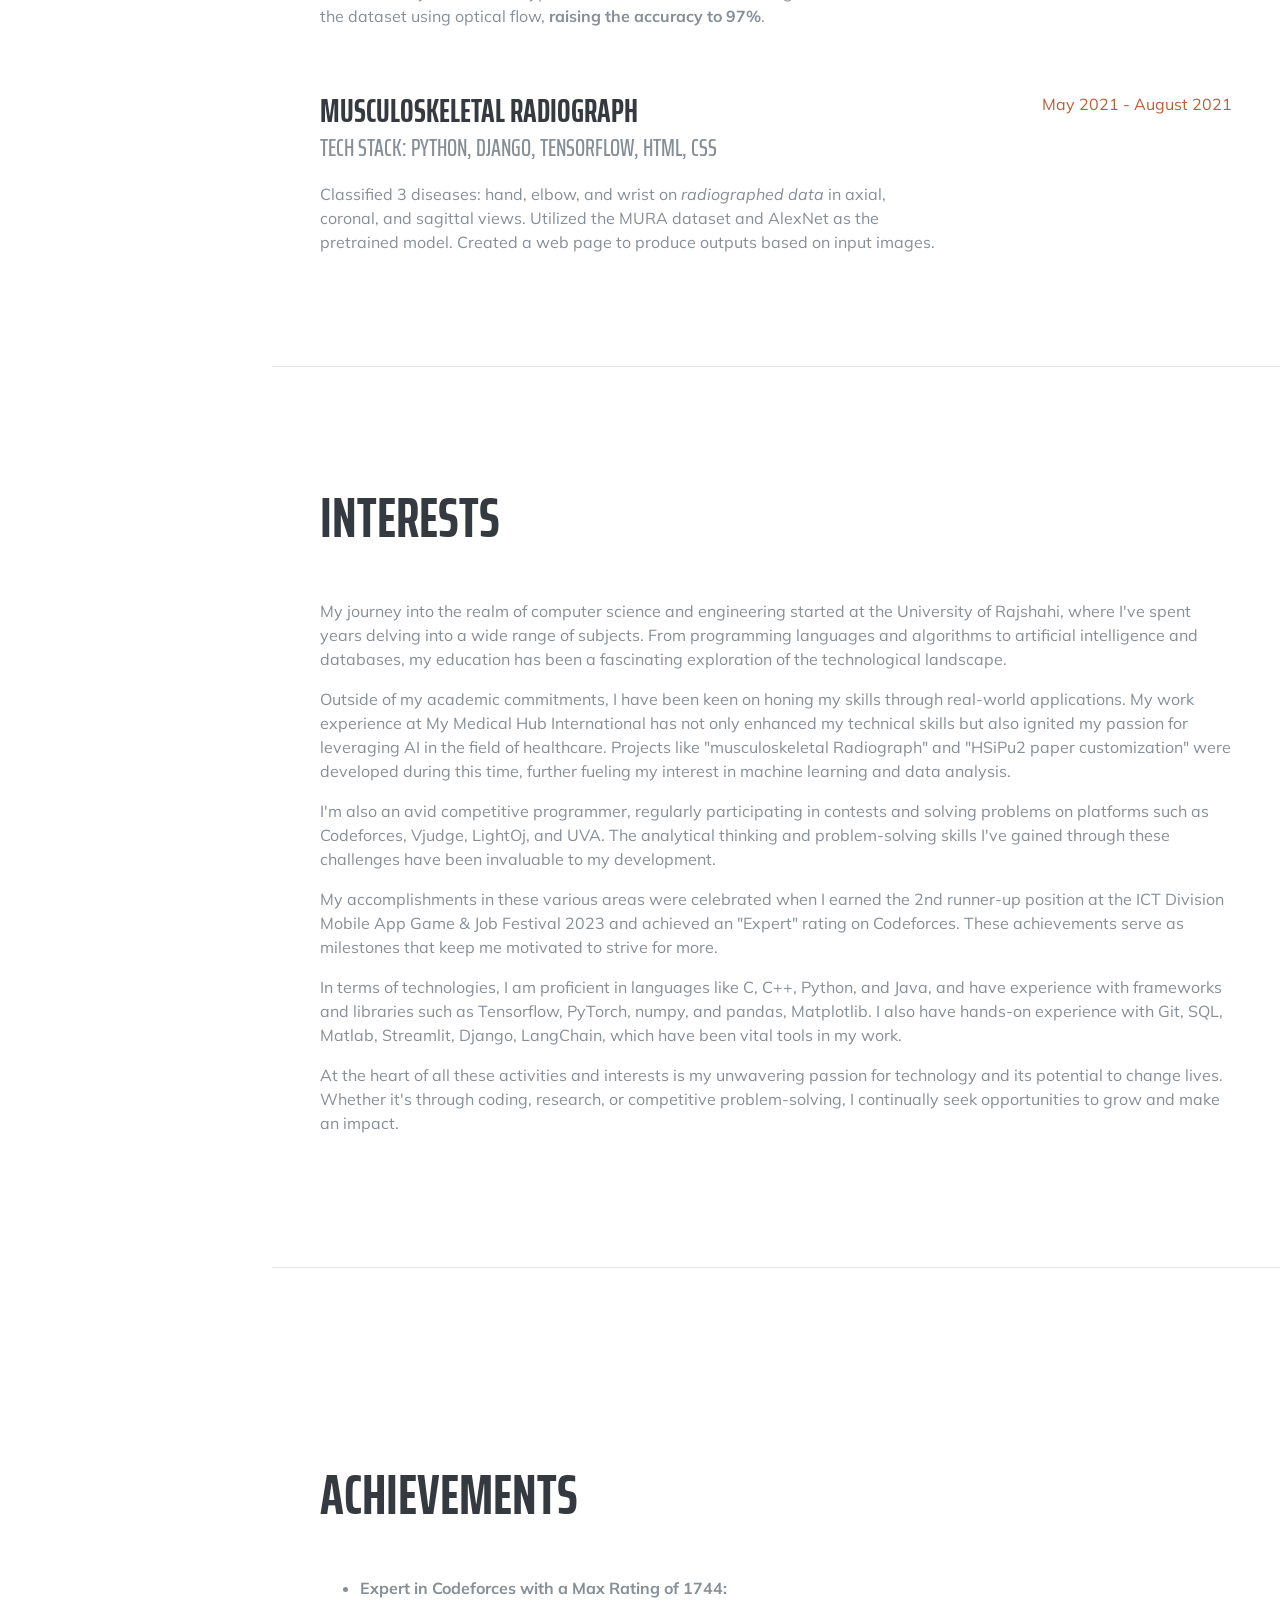
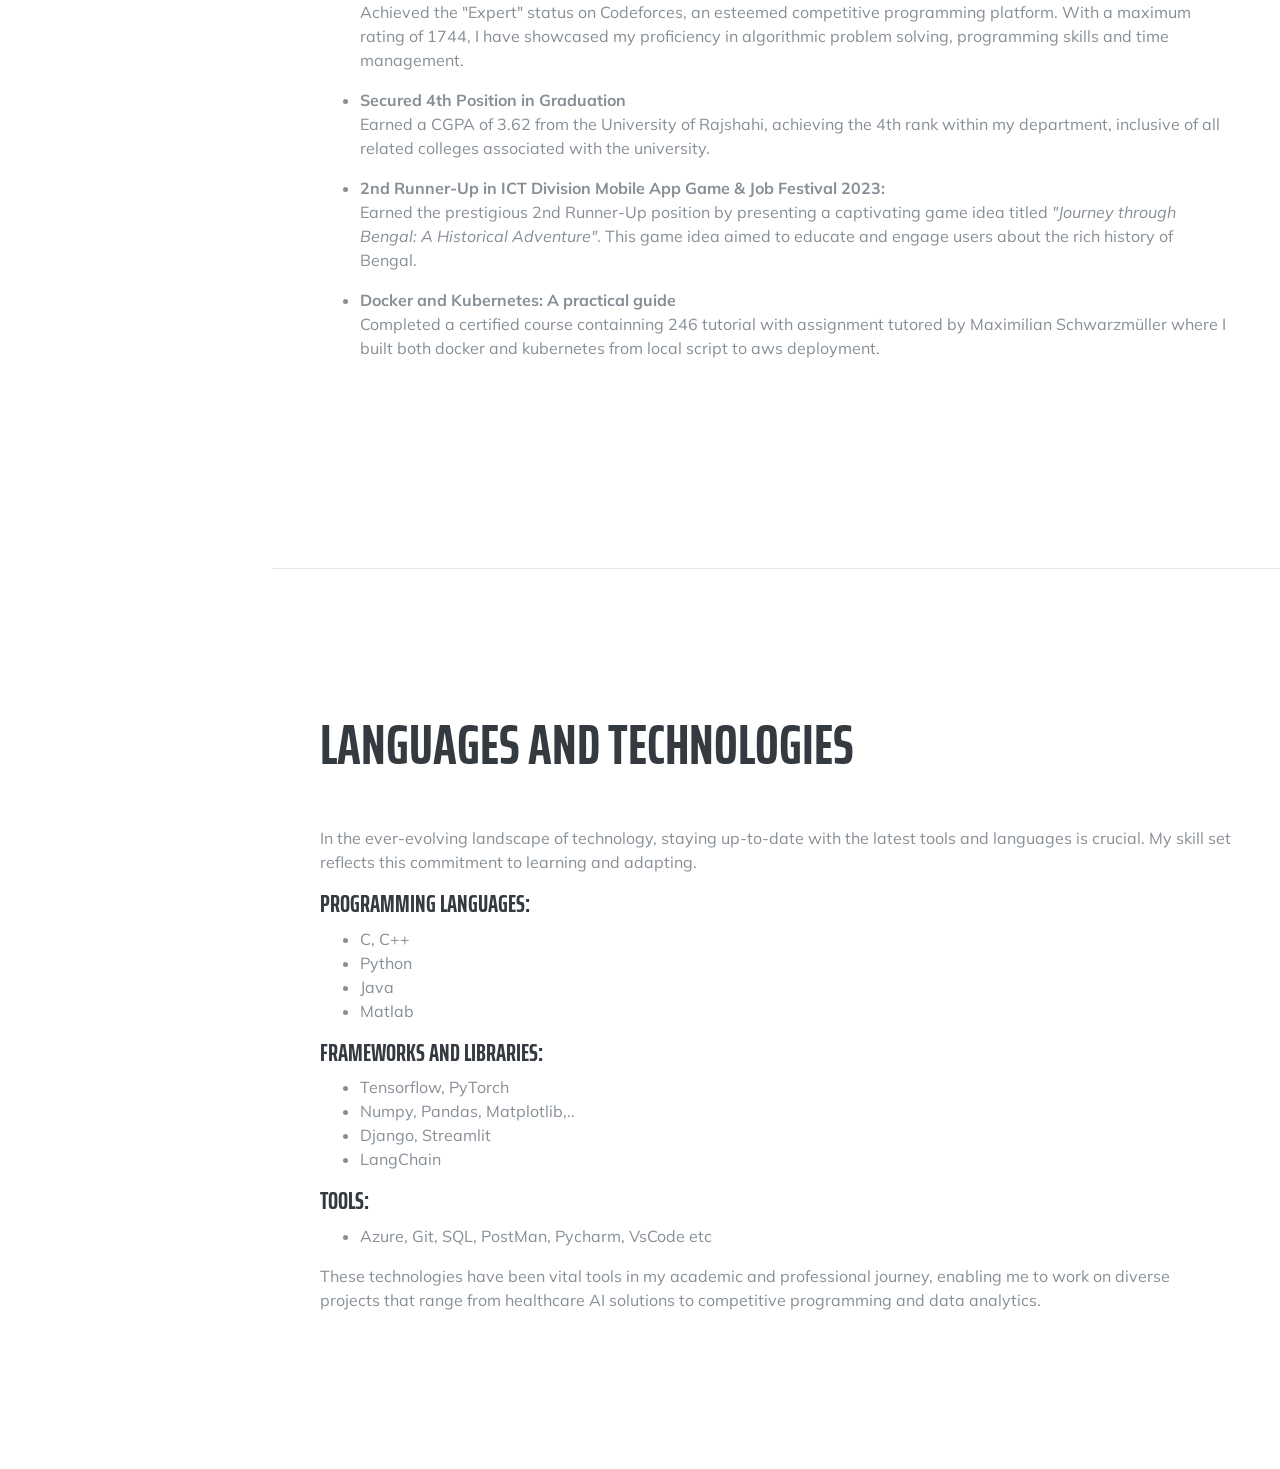
==== commit fb822266: "edited" ====
--- a/index.html
+++ b/index.html
@@ -239,7 +239,7 @@
               for a custom medical help question asked by the customer. Then used the filtered story to feed Emma-chat-gpt
               and asked to generate a response.
             </p>
-            <div class="subheading mb-2"> <a href="https://emma-gpt.injurycloud.com/">application url</a></div>
+            
           </div>
         </div>
 
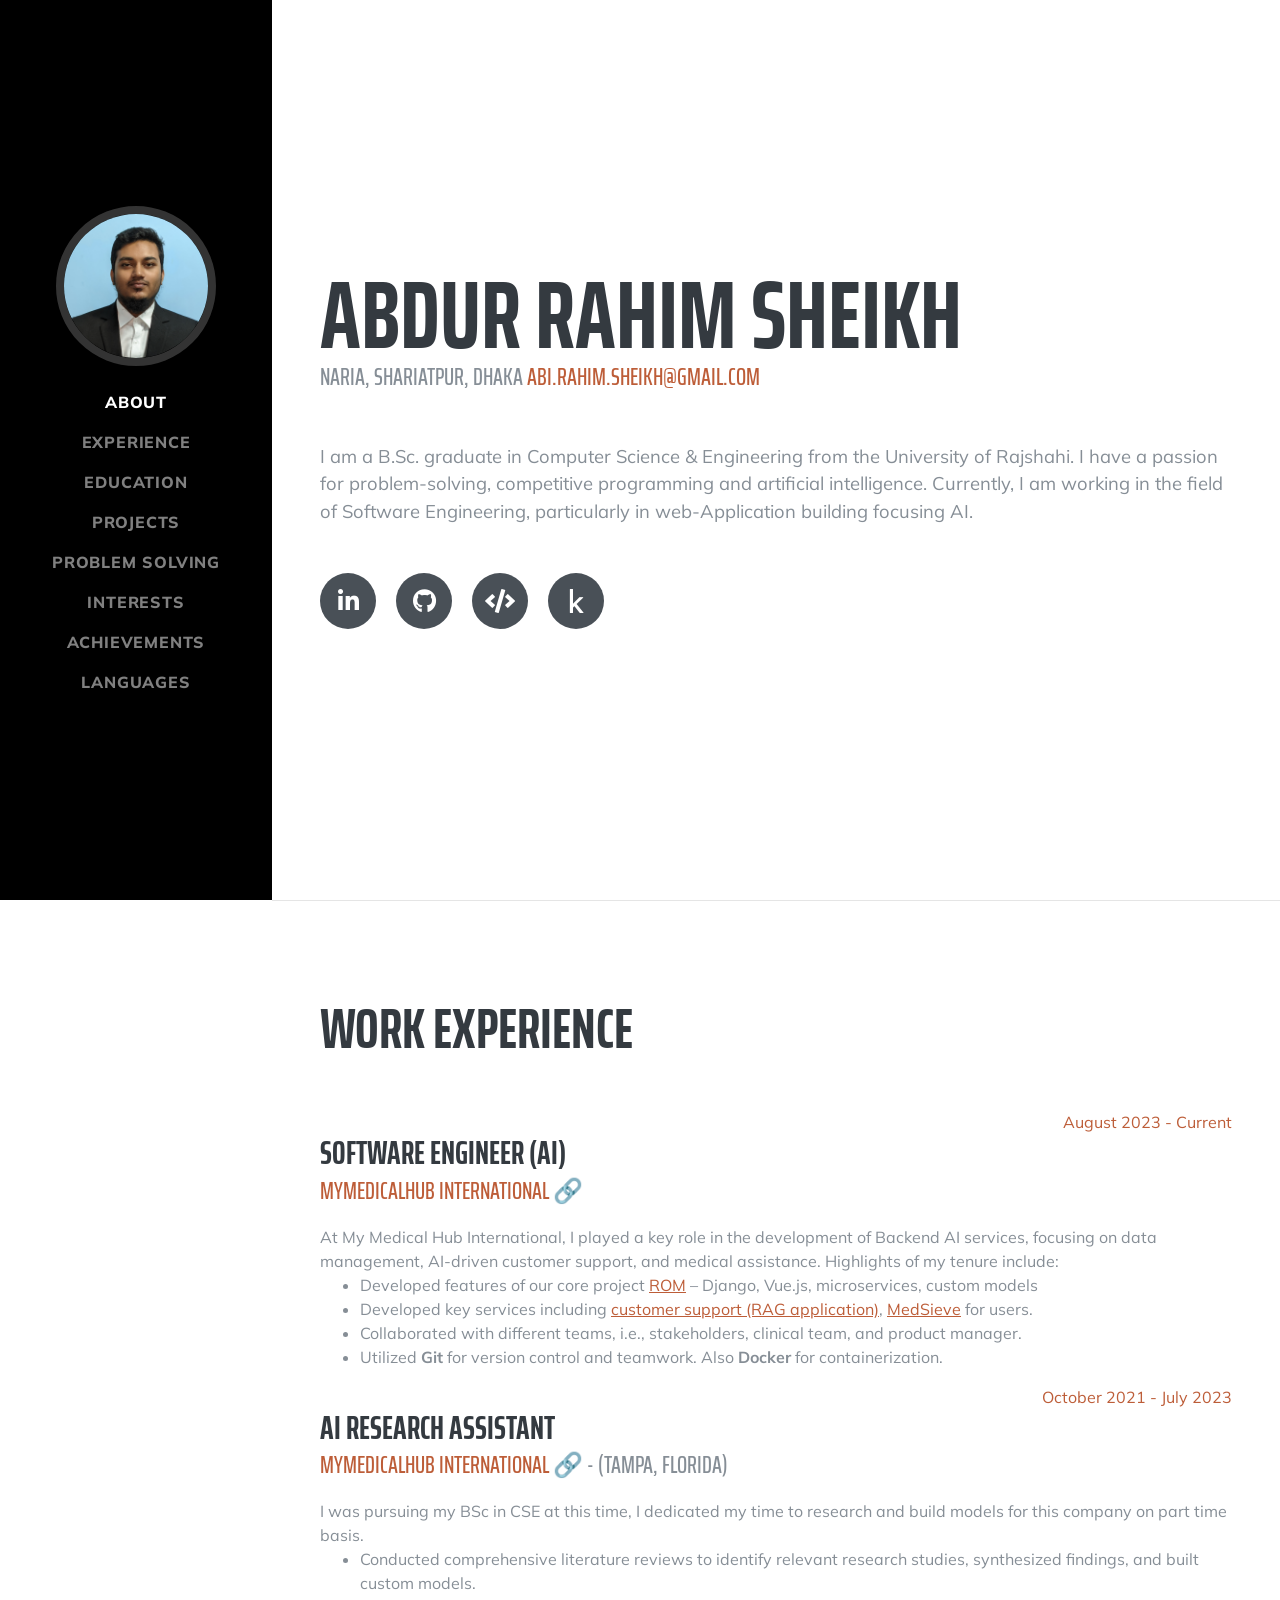
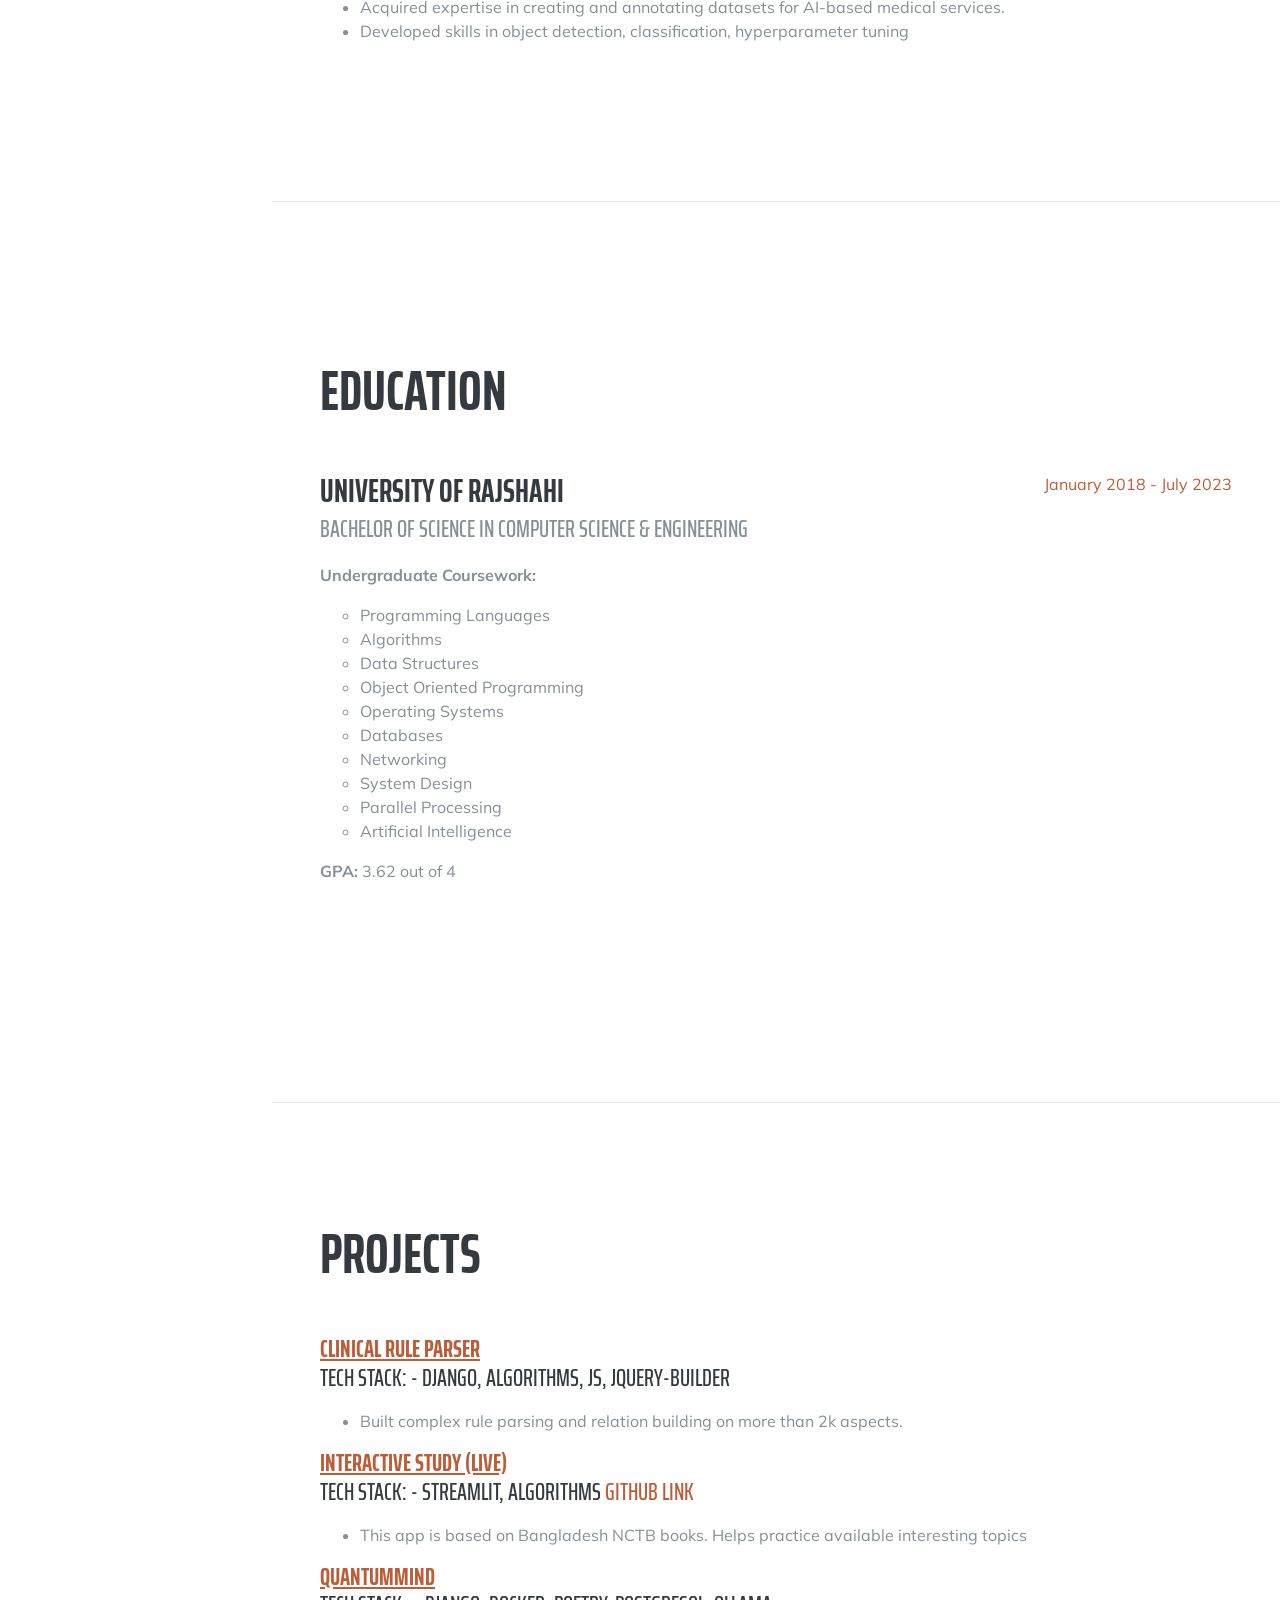
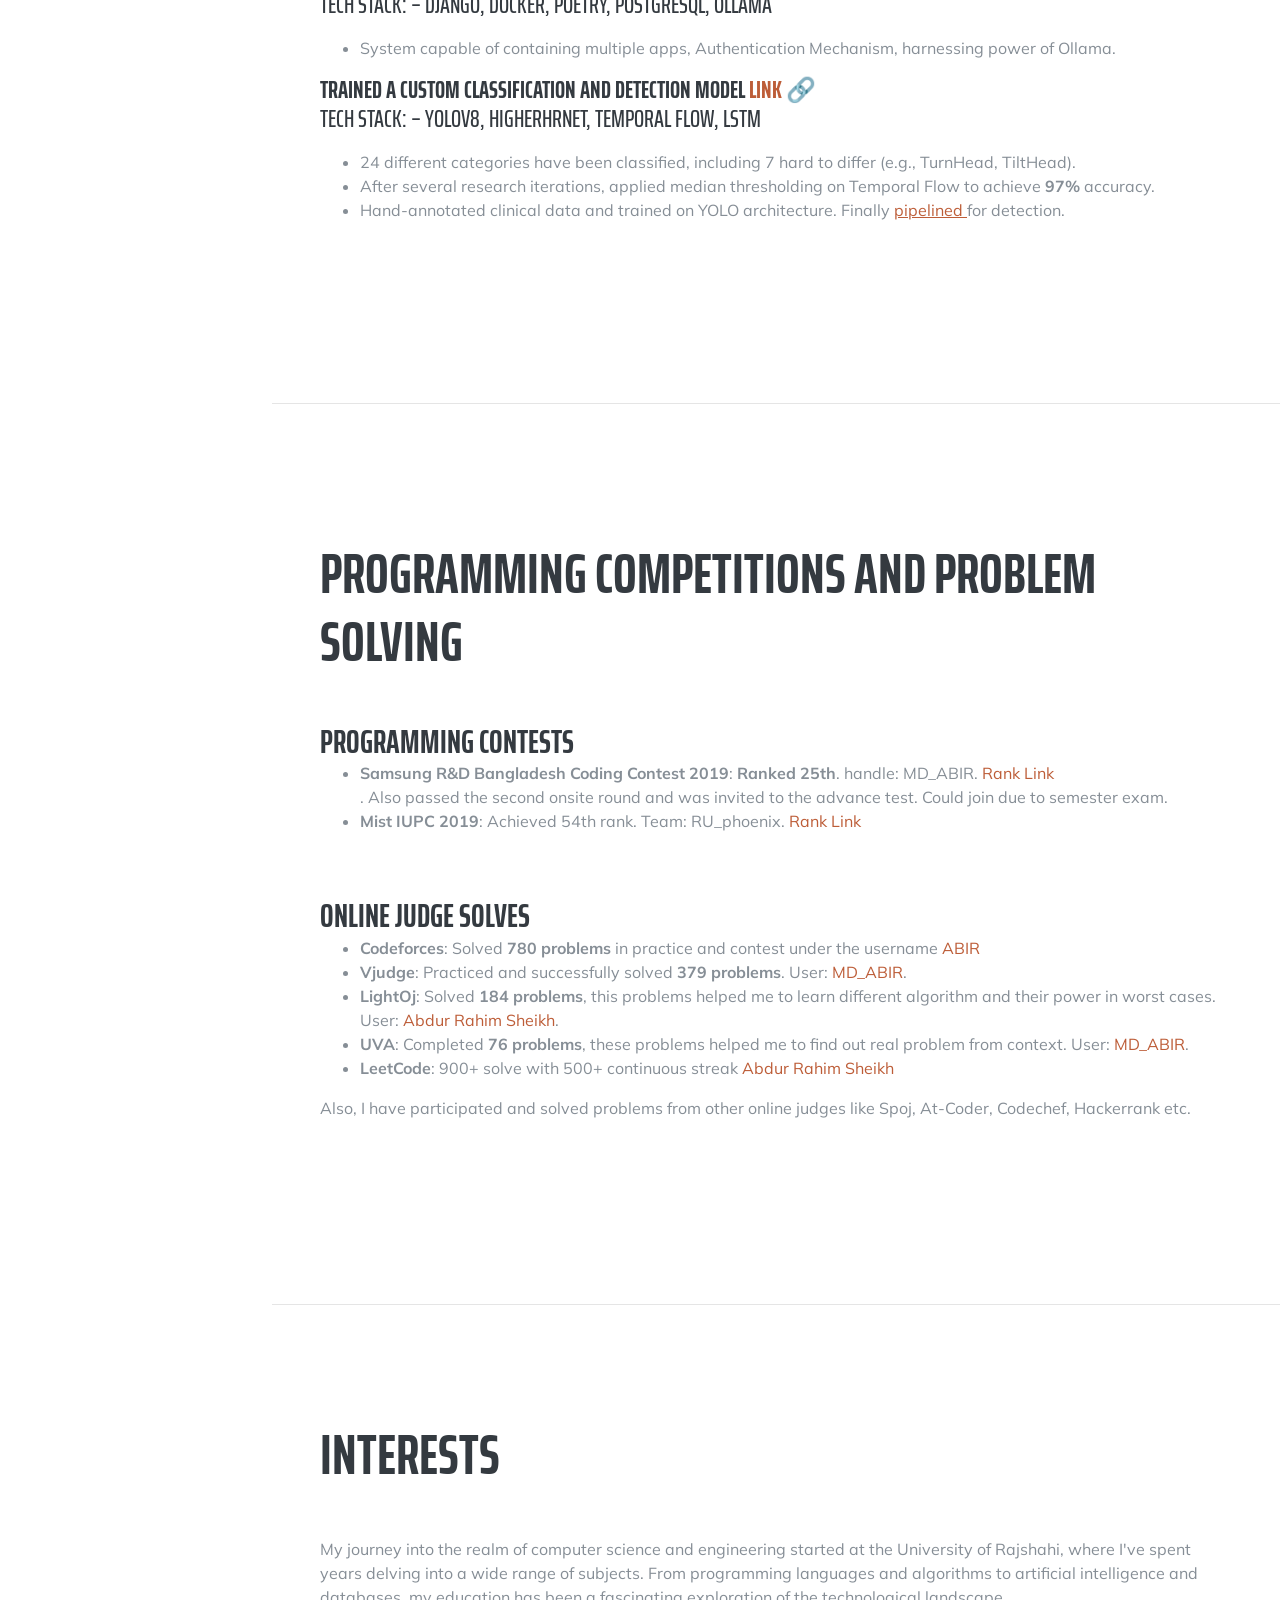
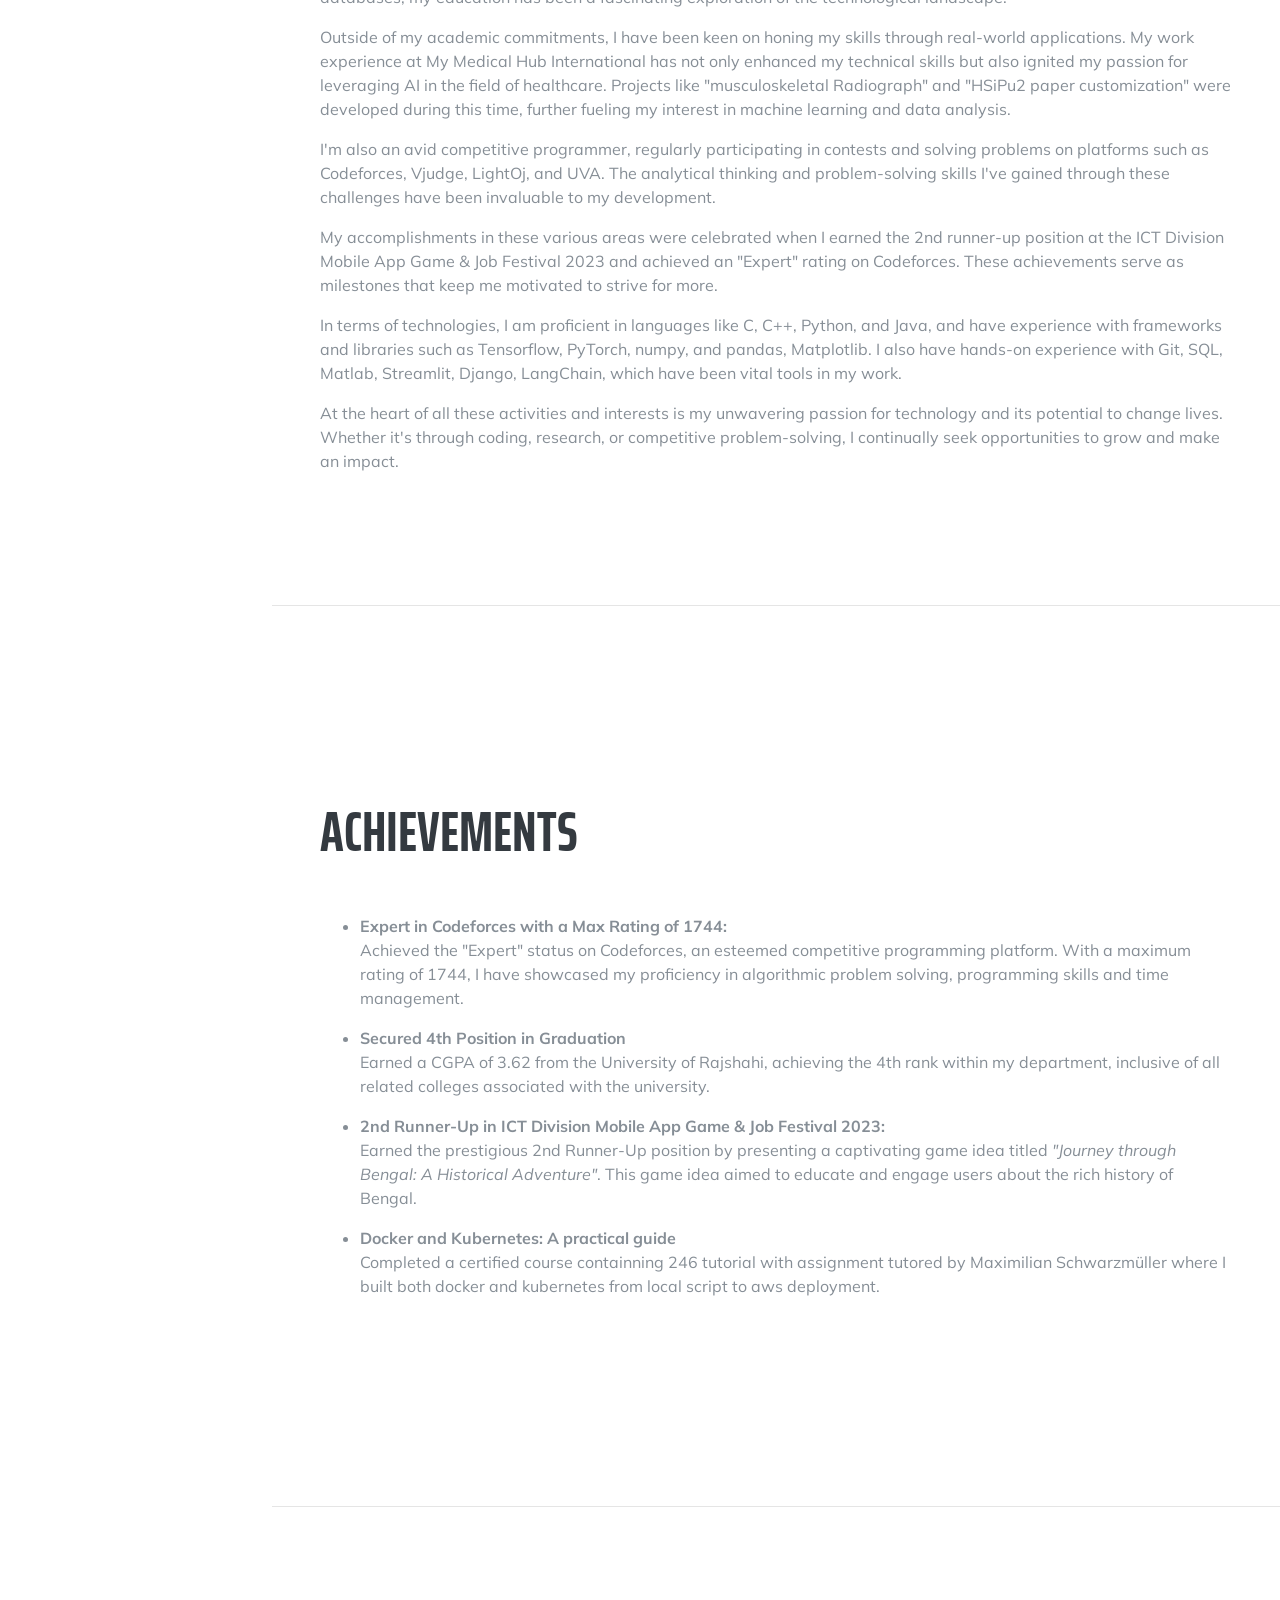
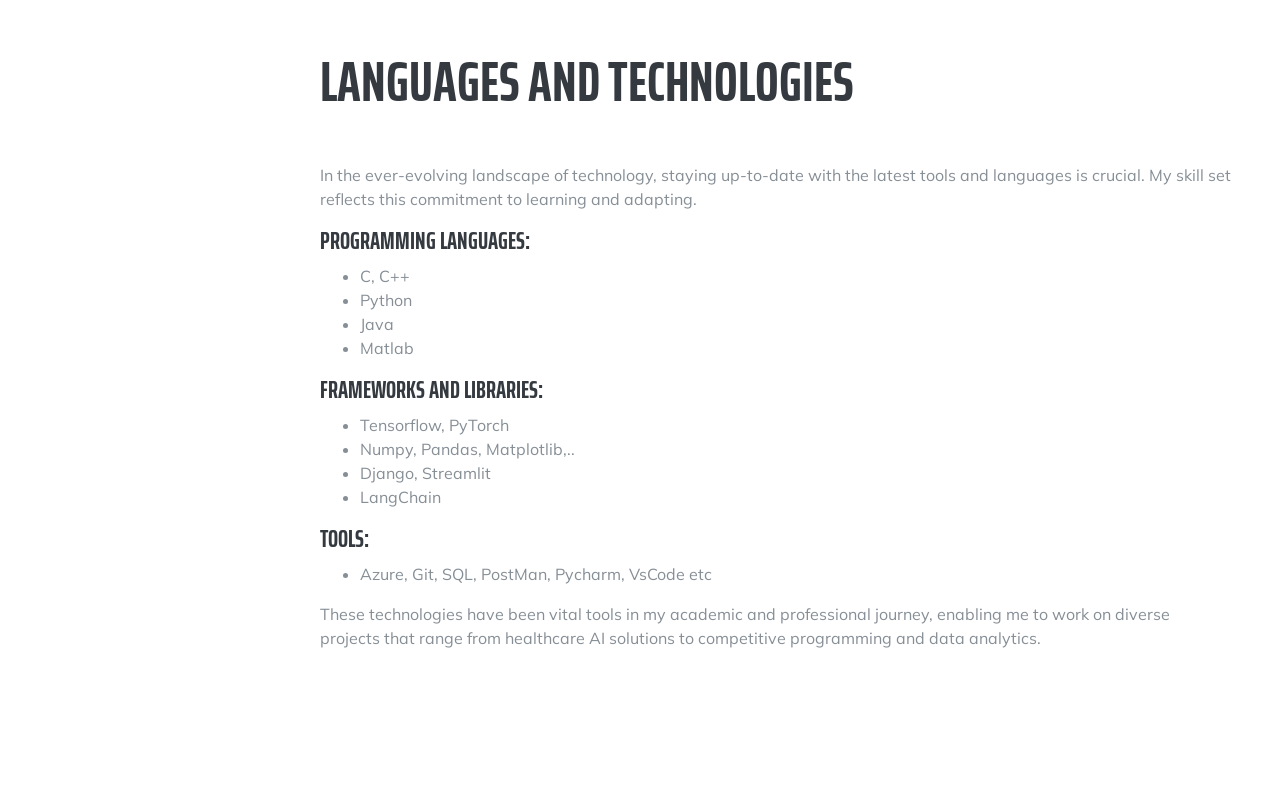
==== commit 4d2d4ec1: "updated content with latest information" ====
--- a/index.html
+++ b/index.html
@@ -40,17 +40,19 @@
           <a class="nav-link js-scroll-trigger" href="#about">About</a>
         </li>
         <li class="nav-item">
+          <a class="nav-link js-scroll-trigger" href="#experience">Experience</a>
+        </li>
+        <li class="nav-item">
           <a class="nav-link js-scroll-trigger" href="#education">Education</a>
         </li>
         <li class="nav-item">
+          <a class="nav-link js-scroll-trigger" href="#projects">Projects</a>
+        </li>
+        <li class="nav-item">
           <a class="nav-link js-scroll-trigger" href="#coding-competitions">Problem Solving</a>
         </li>
-        <li class="nav-item">
-          <a class="nav-link js-scroll-trigger" href="#experience">Experience</a>
-        </li>
-        <li class="nav-item">
-          <a class="nav-link js-scroll-trigger" href="#projects">Projects</a>
-        </li>
+
+
         <li class="nav-item">
           <a class="nav-link js-scroll-trigger" href="#interests">Interests</a>
         </li>
@@ -75,8 +77,8 @@
         <p class="lead mb-5">I am a B.Sc. graduate in Computer Science & Engineering
           from the University of Rajshahi. I have a passion for problem-solving,
           competitive programming and artificial intelligence. Currently, I am working in
-          the field of Software Engineering, particularly in web-Application building 
-          with respect to AI.</p>
+          the field of Software Engineering, particularly in web-Application building
+          focusing AI.</p>
         <div class="social-icons">
           <a href="https://www.linkedin.com/in/abdur-rahim-sheikh-168398172/" target="_blank">
             <i class="fab fa-linkedin-in"></i>
@@ -94,8 +96,67 @@
       </div>
     </section>
 
-    <hr class="m-0">
-
+
+    <hr class="m-0">
+    <section class="resume-section p-3 p-lg-5 d-flex align-items-center" id="experience">
+      <div class="w-100">
+        <h2 class="mb-5">Work Experience</h2>
+        <div class="resume-item d-flex flex-column flex-column justify-content-between mb-5">
+          <div class="resume-date text-md-right">
+            <span class="text-primary">August 2023 - Current</span>
+          </div>
+          <div class="resume-content">
+            <h3 class="mb-0">Software Engineer (AI)</h3>
+            <div class="subheading mb-3"><a href="https://www.mymedicalhub.com" target="_blank">MyMedicalHub
+                International 🔗</a></div>
+            At My Medical Hub International, I played a key role in the development of Backend AI services, focusing
+            on data management, AI-driven customer support, and medical assistance. Highlights of my tenure include:
+
+            <ul>
+              <li>
+                Developed features of our core project
+                <a href="https://drive.google.com/file/d/17l6TiPzWvXK7dT3e18AecrzWP-s1W0pQ/view?usp=drive_link"
+                  target="_blank" style="text-decoration: underline;">ROM</a>
+                – Django, Vue.js, microservices, custom models
+              </li>
+              <li>
+                Developed key services including
+                <a href="https://drive.google.com/file/d/1ZYI2-zGELdBlrbatHmJtDSR9MjzyK3o9/view?usp=drive_link"
+                  target="_blank" style="text-decoration: underline;">customer support (RAG application)</a>,
+                <a href="https://drive.google.com/file/d/107rgLk75iGx2JBPy2MqahzcEL4Tx87iC/view?usp=drive_link"
+                  target="_blank" style="text-decoration: underline;">MedSieve</a>
+                for users.
+              </li>
+              <li>Collaborated with different teams, i.e., stakeholders, clinical team, and product manager.</li>
+              <li>Utilized <strong>Git</strong> for version control and teamwork. Also <strong>Docker</strong> for
+                containerization.</li>
+            </ul>
+          </div>
+          <div class="resume-date text-md-right">
+            <span class="text-primary">October 2021 - July 2023</span>
+          </div>
+          <div class="resume-content">
+            <h3 class="mb-0">AI Research Assistant</h3>
+            <div class="subheading mb-3"><a href="https://www.mymedicalhub.com" target="_blank">MyMedicalHub
+                International 🔗</a> - (Tampa, Florida)</div>
+            I was pursuing my BSc in CSE at this time, I dedicated my time to research and build models for this
+            company on part time basis.
+            <ul>
+              <li>
+                Conducted comprehensive literature reviews to identify relevant research studies, synthesized findings,
+                and built custom models.
+              </li>
+              <li>Acquired expertise in creating and annotating datasets for AI-based medical services.
+              </li>
+              <li>Developed skills in object detection, classification, hyperparameter tuning
+              </li>
+            </ul>
+          </div>
+
+        </div>
+      </div>
+    </section>
+    <hr class="m-0">
     <section class="resume-section p-3 p-lg-5 d-flex align-items-center" id="education">
       <div class="w-100">
         <h2 class="mb-5">Education</h2>
@@ -126,7 +187,90 @@
         </div>
       </div>
     </section>
-
+    <hr class="m-0">
+
+    <section class="resume-section p-3 p-lg-5 d-flex align-items-center" id="projects">
+      <div class="w-100">
+        <h2 class="mb-5">Projects</h2>
+
+
+
+        <div class="resume-item d-flex flex-column justify-content-between mb-5" id="emma-chat-gpt">
+          <div class="resume-content">
+            <h4 class="mb-0"><a
+                href="https://drive.google.com/file/d/1NVpRVFDYEKNxdvOk7TC-lLZ0ozk9eApa/view?usp=sharing"
+                target="_blank" style="text-decoration: underline;">
+                Clinical Rule Parser
+              </a>
+              <div class="subheading mb-3">Tech Stack: - Django, Algorithms, JS, JQuery-Builder</div>
+            </h4>
+
+            <ul>
+              <li>Built complex rule parsing and relation building on more than 2k aspects.</li>
+            </ul>
+          </div>
+          <div class="resume-content">
+            <h4 class="mb-0"><a
+                href="https://drive.google.com/file/d/1NVpRVFDYEKNxdvOk7TC-lLZ0ozk9eApa/view?usp=sharing"
+                target="_blank" style="text-decoration: underline;">
+                Interactive Study (live)
+              </a>
+
+
+              <div class="subheading mb-3">Tech Stack: - Streamlit, Algorithms
+
+                <a href="https://github.com/Abdur-Rahim-sheikh/study_is_interactive" target="_blank">
+                  GitHub Link
+                </a>
+              </div>
+            </h4>
+
+            <ul>
+              <li>This app is based on Bangladesh NCTB books. Helps practice available interesting topics</li>
+            </ul>
+          </div>
+          <div class="resume-content">
+            <h4 class="mb-0"> <a
+                href="https://drive.google.com/file/d/1NVpRVFDYEKNxdvOk7TC-lLZ0ozk9eApa/view?usp=sharing"
+                target="_blank" style="text-decoration: underline;">QuantumMind
+              </a>
+              <div class="subheading mb-3">Tech Stack: – Django, Docker, Poetry, PostgreSQL, Ollama</div>
+            </h4>
+
+            <ul>
+              <li>System capable of containing multiple apps, Authentication Mechanism, harnessing power of Ollama.</li>
+            </ul>
+          </div>
+          <div class="resume-content">
+            <h4 class="mb-0">
+              Trained a custom classification and detection model <a
+                href="https://drive.google.com/file/d/1NVpRVFDYEKNxdvOk7TC-lLZ0ozk9eApa/view?usp=sharing"
+                target="_blank"> Link 🔗
+              </a>
+              <div class="subheading mb-3">Tech Stack: – YOLOv8, HigherHRNet, Temporal Flow, LSTM</div>
+            </h4>
+
+            <ul>
+              <li>24 different categories have been classified, including 7 hard to differ (e.g., TurnHead, TiltHead).
+              </li>
+              <li>After several research iterations, applied median thresholding on Temporal Flow to achieve
+                <strong>97%</strong> accuracy.
+              </li>
+              <li>Hand-annotated clinical data and trained on YOLO architecture. Finally
+                <a href="https://drive.google.com/file/d/1cZ6XTcyduNGoAQDNdtMkYAqWfbzF-SH1/view?usp=drive_link"
+                  target="_blank" style="text-decoration: underline;">
+                  pipelined
+                </a>
+                for detection.
+              </li>
+            </ul>
+          </div>
+        </div>
+
+
+
+      </div>
+    </section>
     <hr class="m-0">
     <section class="resume-section p-3 p-lg-5 d-flex align-items-center" id="coding-competitions">
       <div class="w-100">
@@ -162,118 +306,19 @@
               <li><strong>UVA</strong>: Completed <b>76 problems</b>, these problems helped me to find out real problem
                 from context. User: <a href="https://onlinejudge.org/index.php?option=com_onlinejudge&Itemid=15"
                   target="_blank">MD_ABIR</a>.</li>
-            </ul>
-            Also, I have participated and solved problems from other online judges like Spoj, At-Coder, Codechef, Hackerrank etc.
-
-          </div>
-        </div>
-      </div>
-    </section>
-
-    <hr class="m-0">
-    <section class="resume-section p-3 p-lg-5 d-flex align-items-center" id="experience">
-      <div class="w-100">
-        <h2 class="mb-5">Work Experience</h2>
-        <div class="resume-item d-flex flex-column flex-md-row justify-content-between mb-5">
-          <div class="resume-content">
-            <h3 class="mb-0">My Medical Hub International</h3>
-            <div class="subheading mb-3">Associate Software Engineer</div>
-            At My Medical Hub International, I played a key role in the development of healthcare IT services, focusing on data management, AI-driven customer support, and medical assistance. Highlights of my tenure include:
-
-            <b>Emma Web-Application Development</b>: Utilized Django, Python, SQL, and JavaScript to build and maintain a patient database, enabling efficient data handling and report generation.<br>
-            <b>HSiPu2 paper customization</b>: Customized an existing paper for a new dataset, achieving 97% accuracy by enhancing the dataset using optical flow.   
-          </div>
-          <div class="resume-date text-md-right">
-            <span class="text-primary">August 2023 - Current</span>
-          </div>
-        </div>
-      </div>
-    </section>
-
-    <hr class="m-0">
-
-    <section class="resume-section p-3 p-lg-5 d-flex align-items-center" id="projects">
-      <div class="w-100">
-        <h2 class="mb-5">Projects</h2>
-        <a class="nav-link js-scroll-trigger" href="#emma-chat-gpt" style="display:inline;">Emma web-Application</a>,
-        <a class="nav-link js-scroll-trigger" href="#hsipu-paper-customization" style="display:inline;">HSiPu2 Paper Customization</a>,
-        <a class="nav-link js-scroll-trigger" href="#musculoskeletal-radiograph" style="display:inline;">Musculoskeletal Radiograph</a>
-         
-        
-        <!-- Project 1: Emma-chat-gpt -->
-        <div class="resume-item d-flex flex-column flex-md-row justify-content-between mb-5" id="emma-chat-gpt">
-          <div class="resume-content">
-            <h3 class="mb-0">Emma web-Application</h3>
-            <div class="subheading mb-3">Tech Stack: DJango, Python, Sql, JavaScript, poetry, DBeaver, Pycharm</div>
-
-            <div class="subheading mb-3">Service 1: Patient database handling</div>
-            <p>Developed a service to handle patient data. The application can be used to do CRUD
-              operation and generate report based on their medical condition.
-            </p>
-            <div class="subheading mb-3">Service 2: Clinician Playground</div>
-            <p>
-              Developed a system where any authorized clinician can change the question choice, add complex condition
-              and search through keyword.
-            </p>
-            <p><b>Obstacles and Achivements: </b> 
-              This portion heavily depends on backend as well as frontend view. For each client we had about 12k of question set
-              and hundreds of customized rules loading them fast enough was really a challange which later became my achivement though.
-              I applied both caching in backend and background loading in frontend. Second obstacle was to query through the complex rules, I applied
-              dfs to early return as the condition fails making fastest possible runtime.
-            </p>
-            <div class="subheading mb-3">Service 3: Emma customer support</div>
-            <p> Developed another service where customer can ask various question about company websites
-              manual to take different service from the company. Answers to their what if and how to questions.
-              And if they face issue this ai support will help them out.
-            </p>
-            <p>I pulled it of using langchain framework which lets us embed data in various category.
-              So I <u>collected</u> and <u>prepared</u> my data in one of specified structure from langchain.
-              Then I built <u>script</u> for my embedding vector and passed it to an LLM to generate a response.</p>
-            <div class="subheading mb-3">Service 4: Ask medical help to AI</div>
-            <p>
-              MyMedicalHub has clinical team of doctors they tailroed a set of question for customer to answer.
-              Based on their answer backend-team graded them and built meaningfull sentence on supervision of
-              clinical team.
-
-              After that my job heavily depends on database handling where I filtered out all irrelevant data 
-              for a custom medical help question asked by the customer. Then used the filtered story to feed Emma-chat-gpt
-              and asked to generate a response.
-            </p>
-            
-          </div>
-        </div>
-
-        <!-- Project 2: HSiPu2 Paper Customization -->
-        <div class="resume-item d-flex flex-column flex-md-row justify-content-between mb-5" id="hsipu-paper-customization">
-          <div class="resume-content">
-            <h3 class="mb-0">HSiPu2 Paper Customization</h3>
-            <div class="subheading mb-3">Tech Stack: Python, Optical-Flow, Tensorflow</div>
-            <p>Customized an already implemented paper for a new dataset, initially achieving 90% accuracy for 6 similar
-              type exercise videos out of 18 categories. I enhanced the dataset using optical flow, <b>raising the
-                accuracy to 97%</b>.</p>
-          </div>
-          <div class="resume-date text-md-right">
-            <span class="text-primary">April 2022 - August 2022</span>
-          </div>
-        </div>
-
-        <!-- Project 3: Musculoskeletal Radiograph -->
-        <div class="resume-item d-flex flex-column flex-md-row justify-content-between mb-5" id="musculoskeletal-radiograph">
-          <div class="resume-content">
-            <h3 class="mb-0">Musculoskeletal Radiograph</h3>
-            <div class="subheading mb-3">Tech Stack: Python, Django, Tensorflow, HTML, CSS</div>
-            <p>Classified 3 diseases: hand, elbow, and wrist on <em>radiographed data</em> in axial, coronal, and
-              sagittal views. Utilized the MURA dataset and AlexNet as the pretrained model. Created a web page to
-              produce outputs based on input images.</p>
-          </div>
-          <div class="resume-date text-md-right">
-            <span class="text-primary">May 2021 - August 2021</span>
-          </div>
-        </div>
-        <!-- Additional projects can be added here -->
-
-      </div>
-    </section>
+              <li> <strong>LeetCode</strong>: 900+ solve with 500+ continuous streak <a
+                  href="https://leetcode.com/u/Abdur-Rahim-Sheikh/" target="_blank">Abdur Rahim Sheikh </a></li>
+            </ul>
+            Also, I have participated and solved problems from other online judges like Spoj, At-Coder, Codechef,
+            Hackerrank etc.
+
+          </div>
+        </div>
+      </div>
+    </section>
+
+
+
     <hr class="m-0">
 
     <section class="resume-section p-3 p-lg-5 d-flex align-items-center" id="interests">
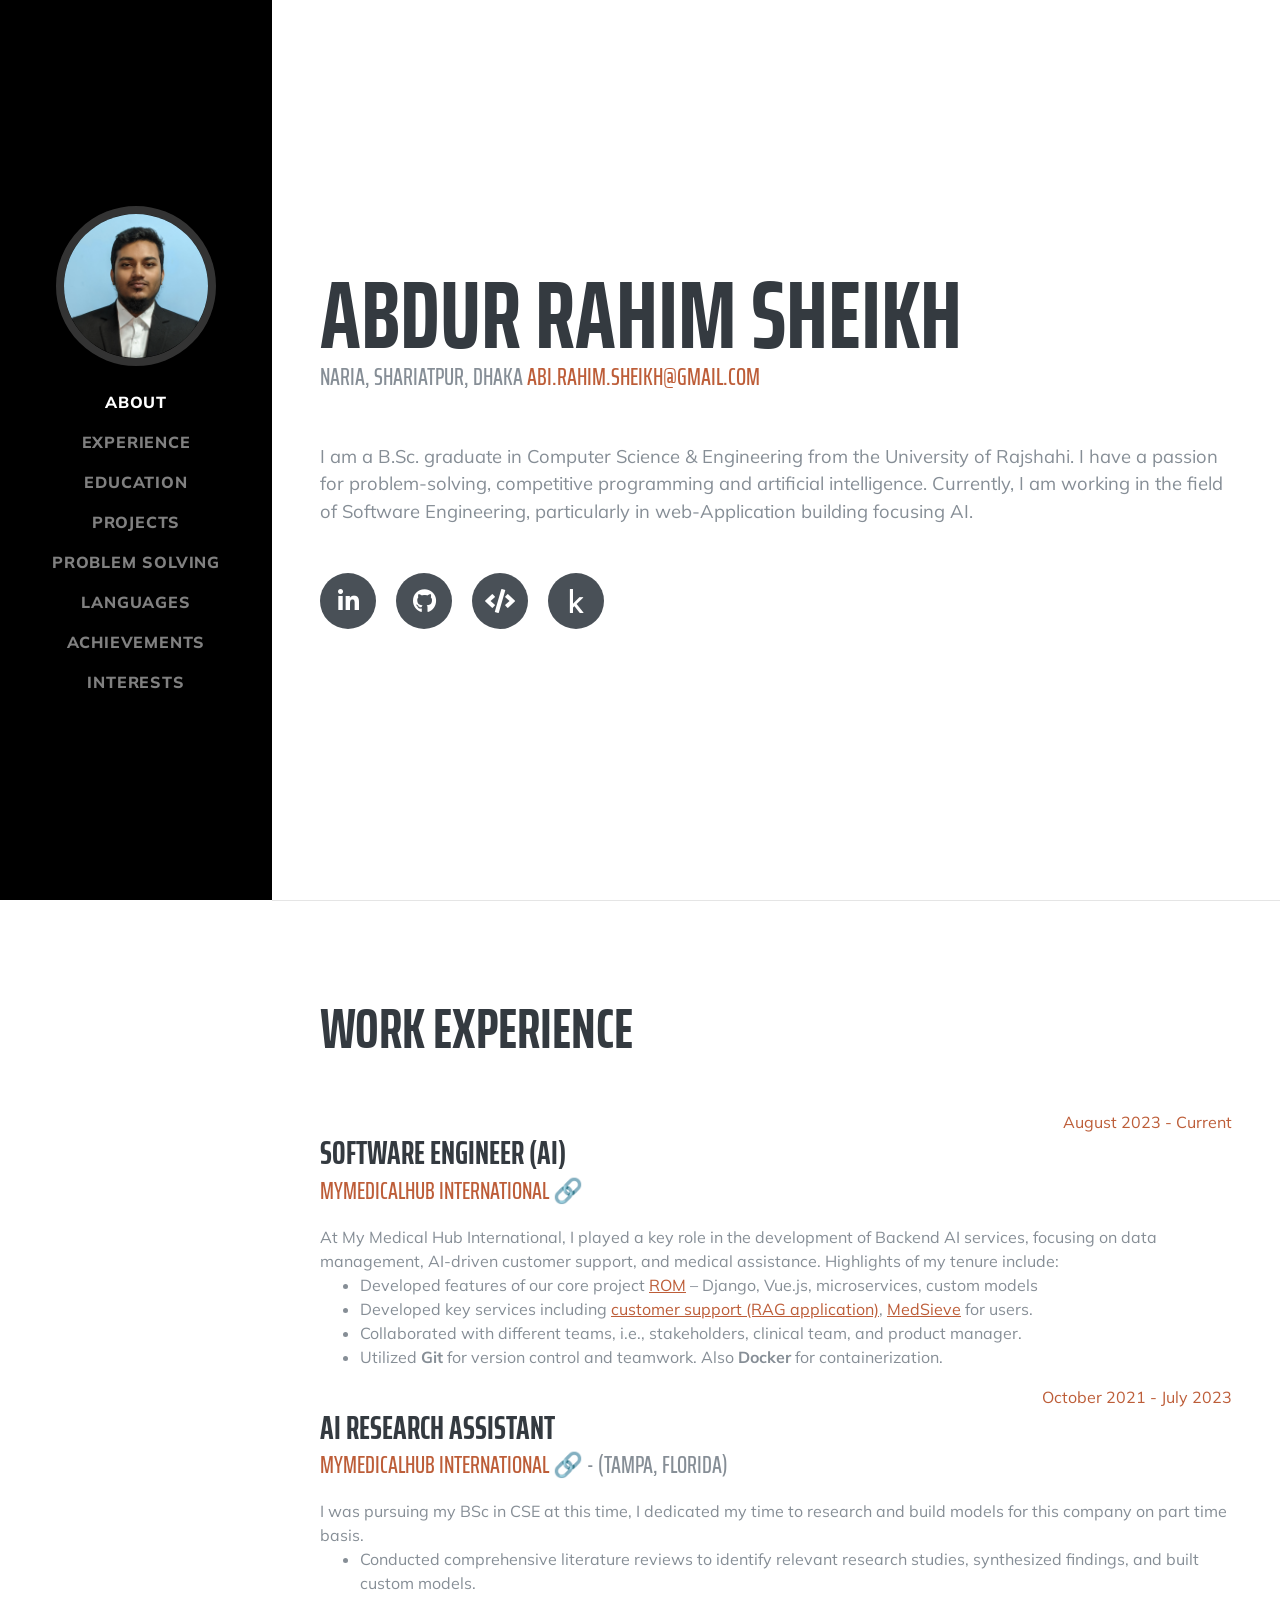
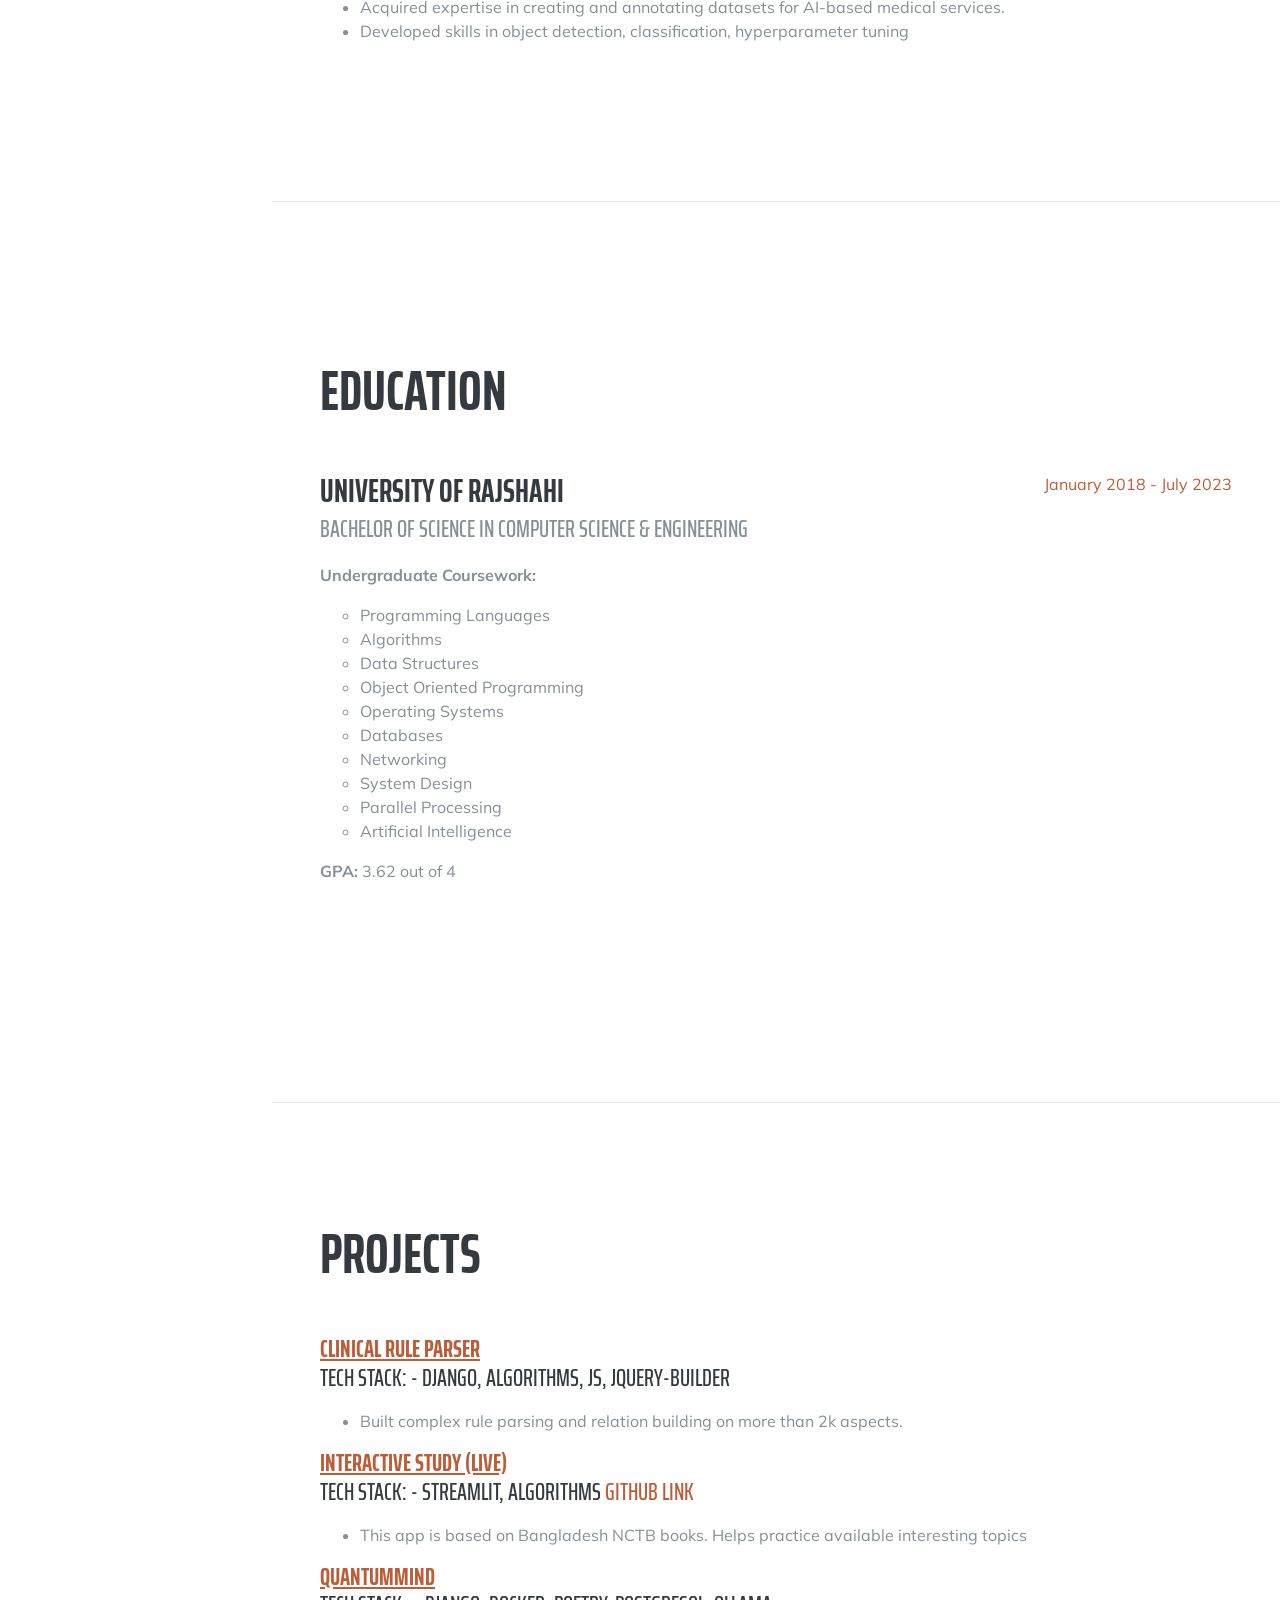
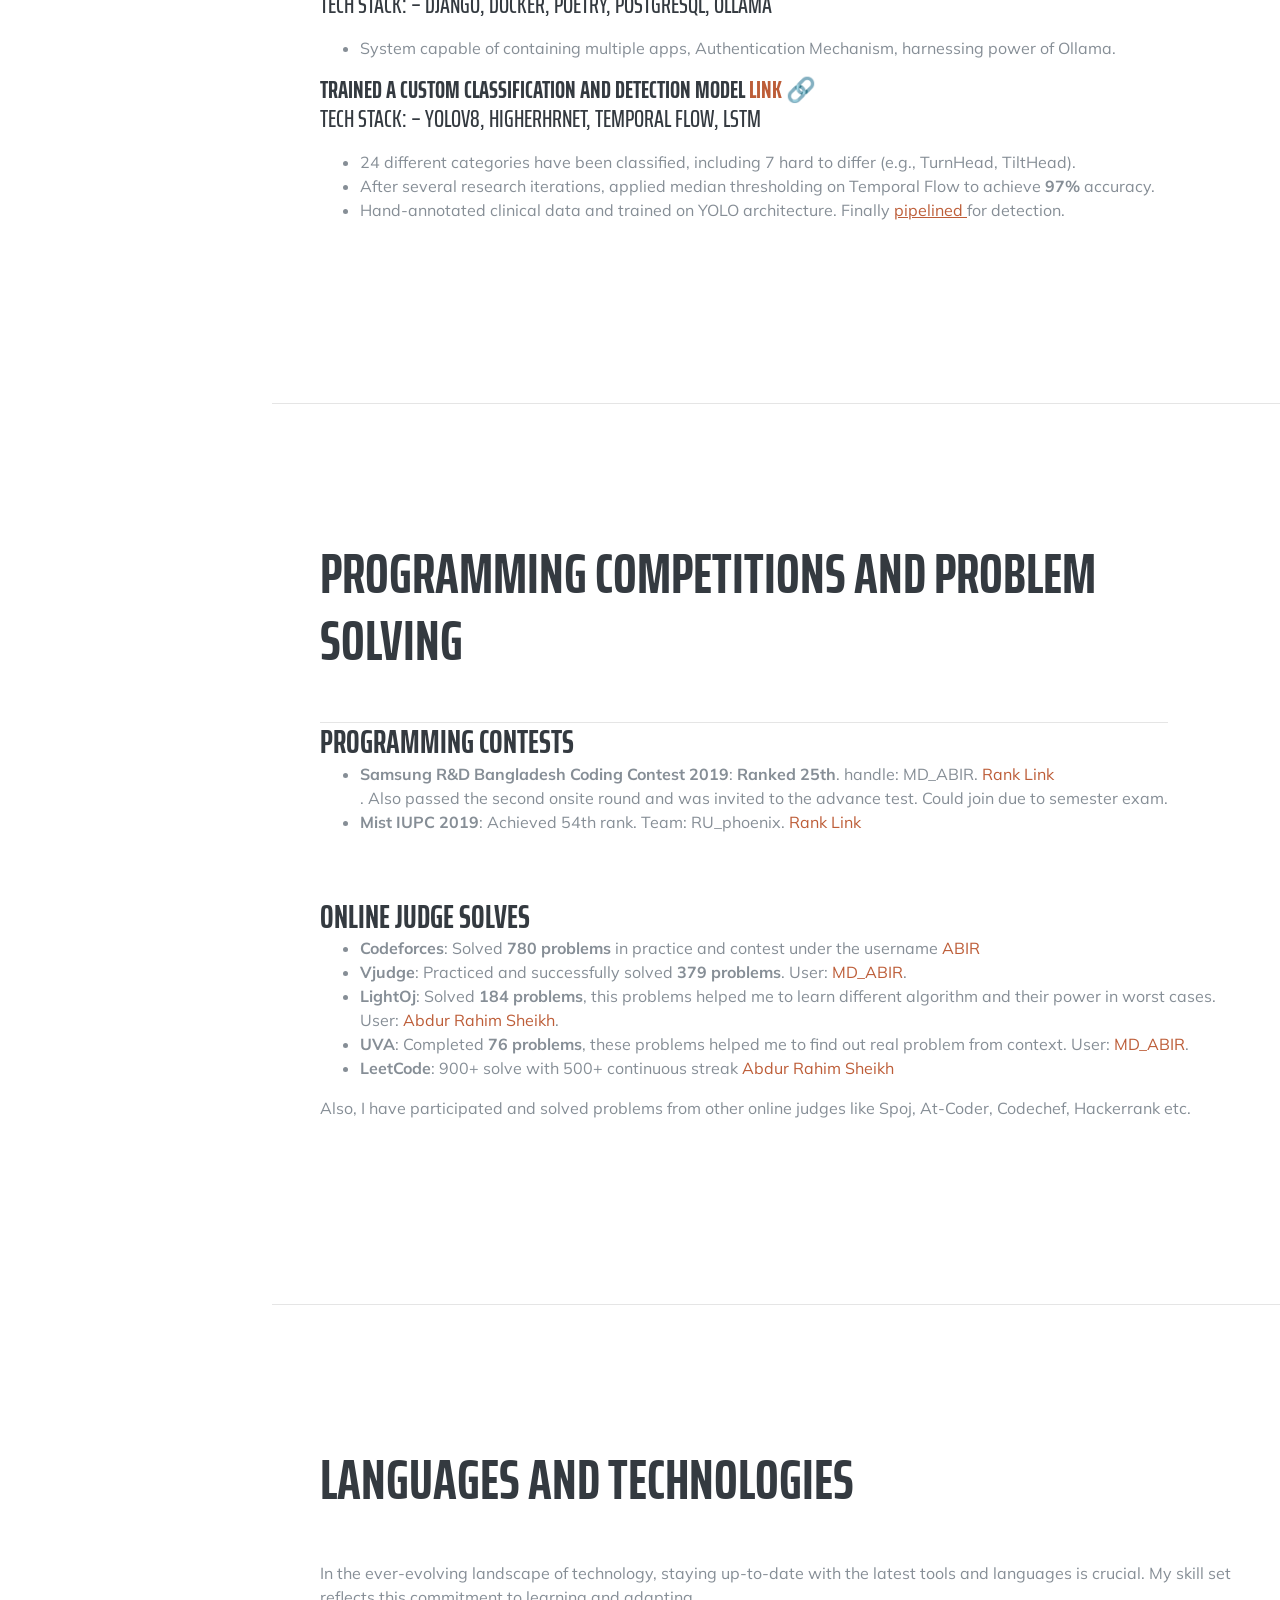
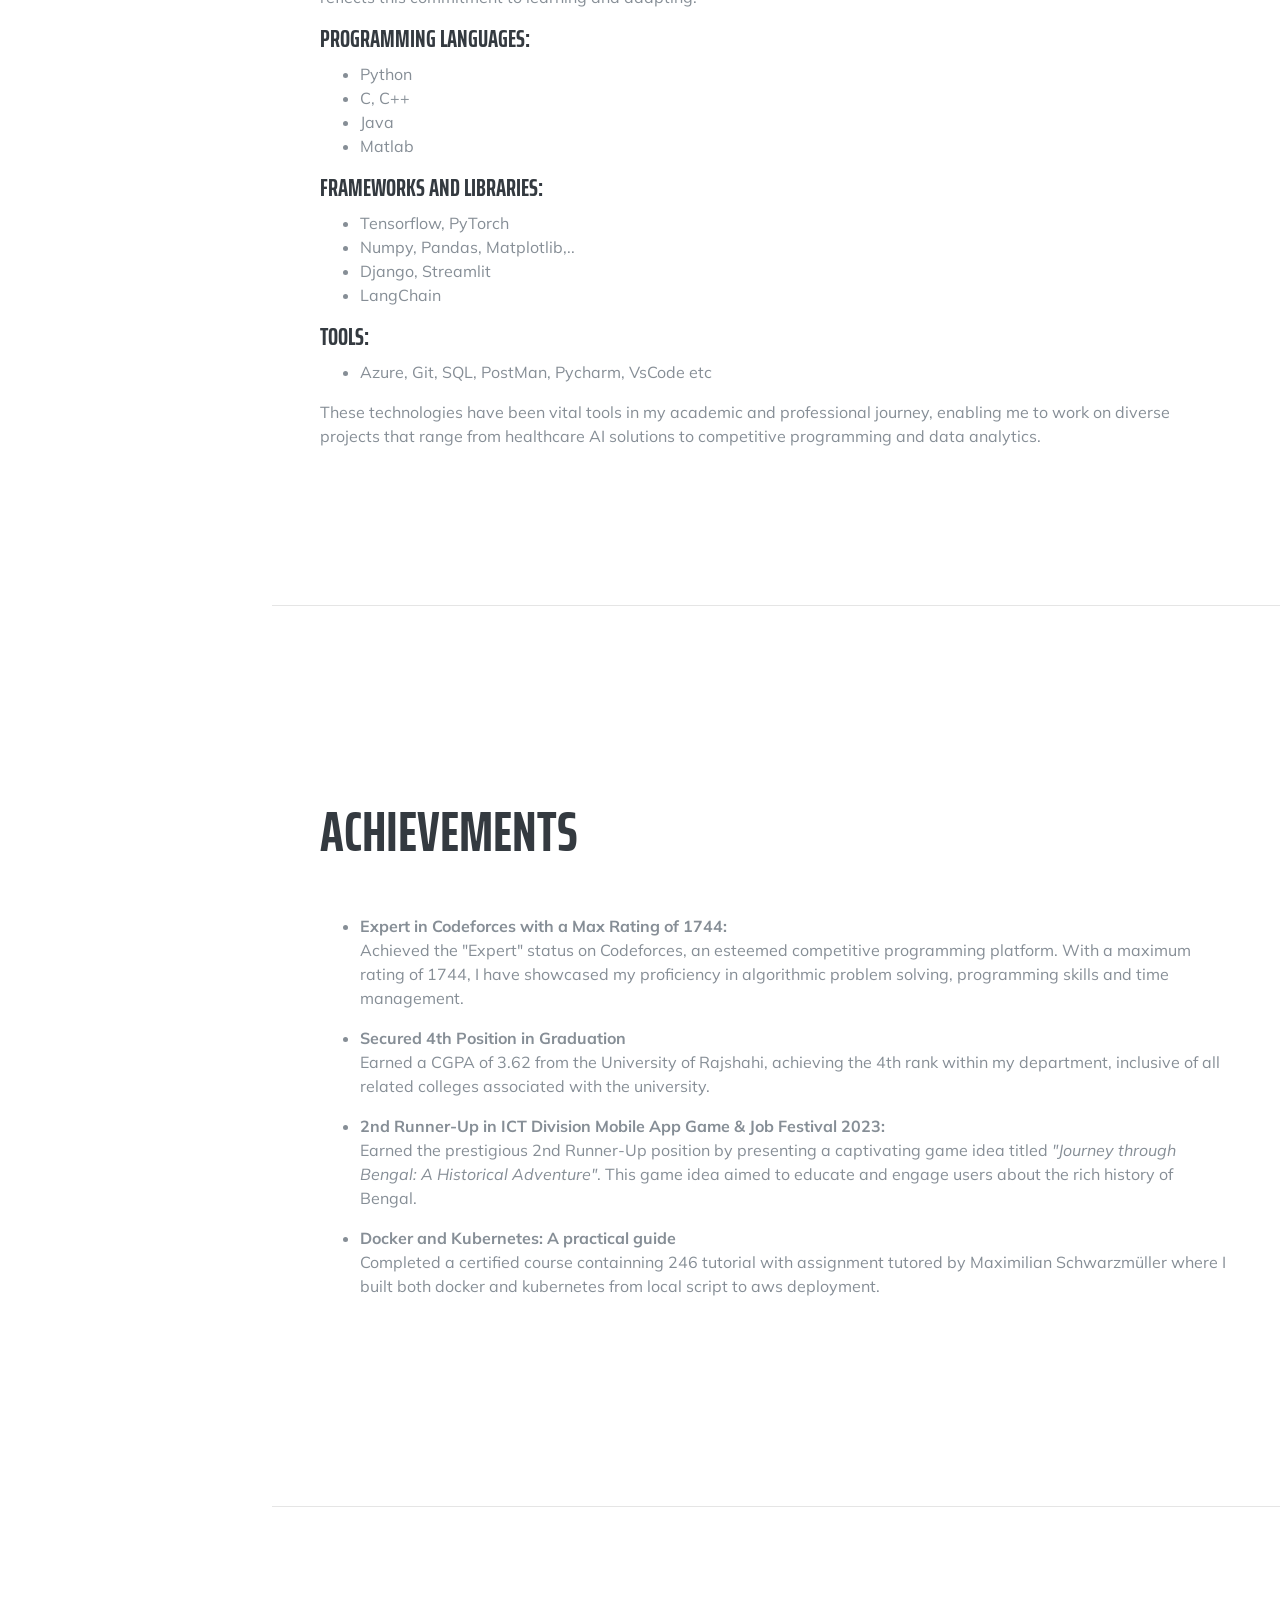
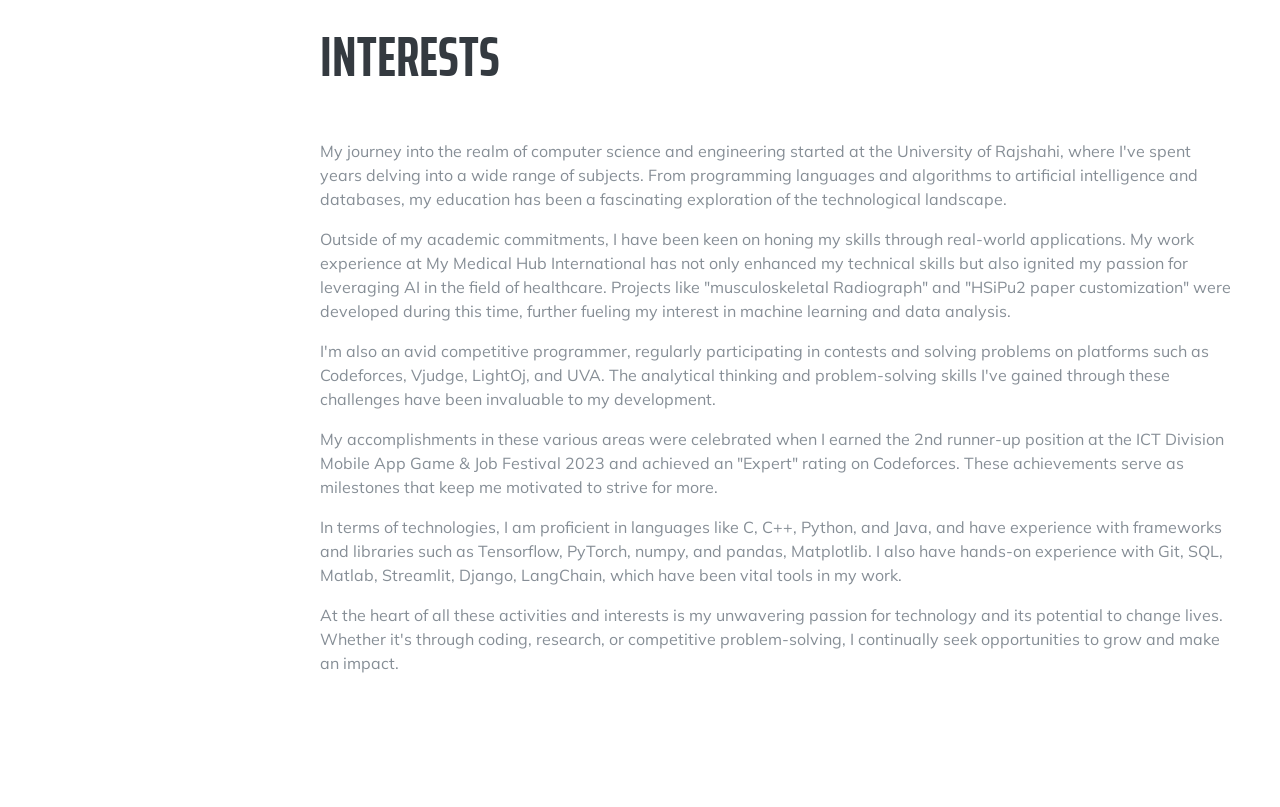
==== commit 0ce8a041: "organized order" ====
--- a/index.html
+++ b/index.html
@@ -52,16 +52,17 @@
           <a class="nav-link js-scroll-trigger" href="#coding-competitions">Problem Solving</a>
         </li>
 
-
+        <li class="nav-item">
+          <a class="nav-link js-scroll-trigger" href="#languages-and-technologies">Languages</a>
+        </li>
+        <li class="nav-item">
+          <a class="nav-link js-scroll-trigger" href="#achievements">Achievements</a>
+        </li>
         <li class="nav-item">
           <a class="nav-link js-scroll-trigger" href="#interests">Interests</a>
         </li>
-        <li class="nav-item">
-          <a class="nav-link js-scroll-trigger" href="#achievements">Achievements</a>
-        </li>
-        <li class="nav-item">
-          <a class="nav-link js-scroll-trigger" href="#languages-and-technologies">Languages</a>
-        </li>
+
+
       </ul>
     </div>
   </nav>
@@ -210,8 +211,7 @@
             </ul>
           </div>
           <div class="resume-content">
-            <h4 class="mb-0"><a
-                href="https://drive.google.com/file/d/1NVpRVFDYEKNxdvOk7TC-lLZ0ozk9eApa/view?usp=sharing"
+            <h4 class="mb-0"><a href="https://abir-interactive-study.streamlit.app/?embed_options=light_theme"
                 target="_blank" style="text-decoration: underline;">
                 Interactive Study (live)
               </a>
@@ -230,9 +230,8 @@
             </ul>
           </div>
           <div class="resume-content">
-            <h4 class="mb-0"> <a
-                href="https://drive.google.com/file/d/1NVpRVFDYEKNxdvOk7TC-lLZ0ozk9eApa/view?usp=sharing"
-                target="_blank" style="text-decoration: underline;">QuantumMind
+            <h4 class="mb-0"> <a href="https://github.com/Abdur-Rahim-sheikh/QuantumMind" target="_blank"
+                style="text-decoration: underline;">QuantumMind
               </a>
               <div class="subheading mb-3">Tech Stack: – Django, Docker, Poetry, PostgreSQL, Ollama</div>
             </h4>
@@ -244,7 +243,7 @@
           <div class="resume-content">
             <h4 class="mb-0">
               Trained a custom classification and detection model <a
-                href="https://drive.google.com/file/d/1NVpRVFDYEKNxdvOk7TC-lLZ0ozk9eApa/view?usp=sharing"
+                href="https://drive.google.com/file/d/1U8CHAvnygbrPQ7cZryUtD8_D0ESQLDSp/view?usp=drive_link"
                 target="_blank"> Link 🔗
               </a>
               <div class="subheading mb-3">Tech Stack: – YOLOv8, HigherHRNet, Temporal Flow, LSTM</div>
@@ -279,7 +278,9 @@
         <!-- Programming Contests -->
         <div class="resume-item d-flex flex-column flex-md-row justify-content-between mb-5">
           <div class="resume-content">
-            <h3 class="mb-0">Programming Contests</h3>
+            <h3 class="mb-0">
+              <hr class="m-0">Programming Contests
+            </h3>
             <ul>
               <li><strong>Samsung R&D Bangladesh Coding Contest 2019</strong>: <strong>Ranked 25th</strong>. handle:
                 MD_ABIR. <a href="https://www.hackerrank.com/contests/srbd190719/leaderboard/3" target="_blank">Rank
@@ -316,56 +317,44 @@
         </div>
       </div>
     </section>
-
-
-
-    <hr class="m-0">
-
-    <section class="resume-section p-3 p-lg-5 d-flex align-items-center" id="interests">
-      <div class="w-100">
-        <h2 class="mb-5">Interests</h2>
-
-        <p>
-          My journey into the realm of computer science and engineering started at the University of Rajshahi, where
-          I've spent years delving into a wide range of subjects. From programming languages and algorithms to
-          artificial intelligence and databases, my education has been a fascinating exploration of the technological
-          landscape.
-        </p>
-
-        <p>
-          Outside of my academic commitments, I have been keen on honing my skills through real-world applications. My
-          work experience at My Medical Hub International has not only enhanced my technical skills but also ignited my
-          passion for leveraging AI in the field of healthcare. Projects like "musculoskeletal Radiograph" and "HSiPu2
-          paper customization" were developed during this time, further fueling my interest in machine learning and data
-          analysis.
-        </p>
-
-        <p>
-          I'm also an avid competitive programmer, regularly participating in contests and solving problems on platforms
-          such as Codeforces, Vjudge, LightOj, and UVA. The analytical thinking and problem-solving skills I've gained
-          through these challenges have been invaluable to my development.
-        </p>
-
-        <p>
-          My accomplishments in these various areas were celebrated when I earned the 2nd runner-up position at the ICT
-          Division Mobile App Game & Job Festival 2023 and achieved an "Expert" rating on Codeforces. These achievements
-          serve as milestones that keep me motivated to strive for more.
-        </p>
-
-        <p>
-          In terms of technologies, I am proficient in languages like C, C++, Python, and Java, and have experience with
-          frameworks and libraries such as Tensorflow, PyTorch, numpy, and pandas, Matplotlib. I also have hands-on
-          experience with Git, SQL, Matlab, Streamlit, Django, LangChain, which have been vital tools in my work.
-        </p>
-
-        <p>
-          At the heart of all these activities and interests is my unwavering passion for technology and its potential
-          to change lives. Whether it's through coding, research, or competitive problem-solving, I continually seek
-          opportunities to grow and make an impact.
-        </p>
-      </div>
-    </section>
-
+    <hr class="m-0">
+
+    <section class="resume-section p-3 p-lg-5 d-flex align-items-center" id="languages-and-technologies">
+      <div class="w-100">
+        <h2 class="mb-5">Languages and Technologies</h2>
+
+        <p>
+          In the ever-evolving landscape of technology, staying up-to-date with the latest tools and languages is
+          crucial. My skill set reflects this commitment to learning and adapting.
+        </p>
+
+        <h4 class="mb-2">Programming Languages:</h4>
+        <ul>
+          <li>Python</li>
+          <li>C, C++</li>
+          <li>Java</li>
+          <li>Matlab</li>
+        </ul>
+
+        <h4 class="mb-2">Frameworks and Libraries:</h4>
+        <ul>
+          <li>Tensorflow, PyTorch</li>
+          <li>Numpy, Pandas, Matplotlib,..</li>
+          <li>Django, Streamlit</li>
+          <li>LangChain</li>
+        </ul>
+
+        <h4 class="mb-2">Tools:</h4>
+        <ul>
+          <li>Azure, Git, SQL, PostMan, Pycharm, VsCode etc </li>
+        </ul>
+
+        <p>
+          These technologies have been vital tools in my academic and professional journey, enabling me to work on
+          diverse projects that range from healthcare AI solutions to competitive programming and data analytics.
+        </p>
+      </div>
+    </section>
     <hr class="m-0">
 
     <section class="resume-section p-3 p-lg-5 d-flex align-items-center" id="achievements">
@@ -410,42 +399,54 @@
 
     <hr class="m-0">
 
-    <section class="resume-section p-3 p-lg-5 d-flex align-items-center" id="languages-and-technologies">
-      <div class="w-100">
-        <h2 class="mb-5">Languages and Technologies</h2>
-
-        <p>
-          In the ever-evolving landscape of technology, staying up-to-date with the latest tools and languages is
-          crucial. My skill set reflects this commitment to learning and adapting.
-        </p>
-
-        <h4 class="mb-2">Programming Languages:</h4>
-        <ul>
-          <li>C, C++</li>
-          <li>Python</li>
-          <li>Java</li>
-          <li>Matlab</li>
-        </ul>
-
-        <h4 class="mb-2">Frameworks and Libraries:</h4>
-        <ul>
-          <li>Tensorflow, PyTorch</li>
-          <li>Numpy, Pandas, Matplotlib,..</li>
-          <li>Django, Streamlit</li>
-          <li>LangChain</li>
-        </ul>
-
-        <h4 class="mb-2">Tools:</h4>
-        <ul>
-          <li>Azure, Git, SQL, PostMan, Pycharm, VsCode etc </li>
-        </ul>
-
-        <p>
-          These technologies have been vital tools in my academic and professional journey, enabling me to work on
-          diverse projects that range from healthcare AI solutions to competitive programming and data analytics.
-        </p>
-      </div>
-    </section>
+    <section class="resume-section p-3 p-lg-5 d-flex align-items-center" id="interests">
+      <div class="w-100">
+        <h2 class="mb-5">Interests</h2>
+
+        <p>
+          My journey into the realm of computer science and engineering started at the University of Rajshahi, where
+          I've spent years delving into a wide range of subjects. From programming languages and algorithms to
+          artificial intelligence and databases, my education has been a fascinating exploration of the technological
+          landscape.
+        </p>
+
+        <p>
+          Outside of my academic commitments, I have been keen on honing my skills through real-world applications. My
+          work experience at My Medical Hub International has not only enhanced my technical skills but also ignited my
+          passion for leveraging AI in the field of healthcare. Projects like "musculoskeletal Radiograph" and "HSiPu2
+          paper customization" were developed during this time, further fueling my interest in machine learning and data
+          analysis.
+        </p>
+
+        <p>
+          I'm also an avid competitive programmer, regularly participating in contests and solving problems on platforms
+          such as Codeforces, Vjudge, LightOj, and UVA. The analytical thinking and problem-solving skills I've gained
+          through these challenges have been invaluable to my development.
+        </p>
+
+        <p>
+          My accomplishments in these various areas were celebrated when I earned the 2nd runner-up position at the ICT
+          Division Mobile App Game & Job Festival 2023 and achieved an "Expert" rating on Codeforces. These achievements
+          serve as milestones that keep me motivated to strive for more.
+        </p>
+
+        <p>
+          In terms of technologies, I am proficient in languages like C, C++, Python, and Java, and have experience with
+          frameworks and libraries such as Tensorflow, PyTorch, numpy, and pandas, Matplotlib. I also have hands-on
+          experience with Git, SQL, Matlab, Streamlit, Django, LangChain, which have been vital tools in my work.
+        </p>
+
+        <p>
+          At the heart of all these activities and interests is my unwavering passion for technology and its potential
+          to change lives. Whether it's through coding, research, or competitive problem-solving, I continually seek
+          opportunities to grow and make an impact.
+        </p>
+      </div>
+    </section>
+
+
+
+
 
     <!-- Additional sections like Projects, Skills, Interests, and Awards can be added here -->
 
